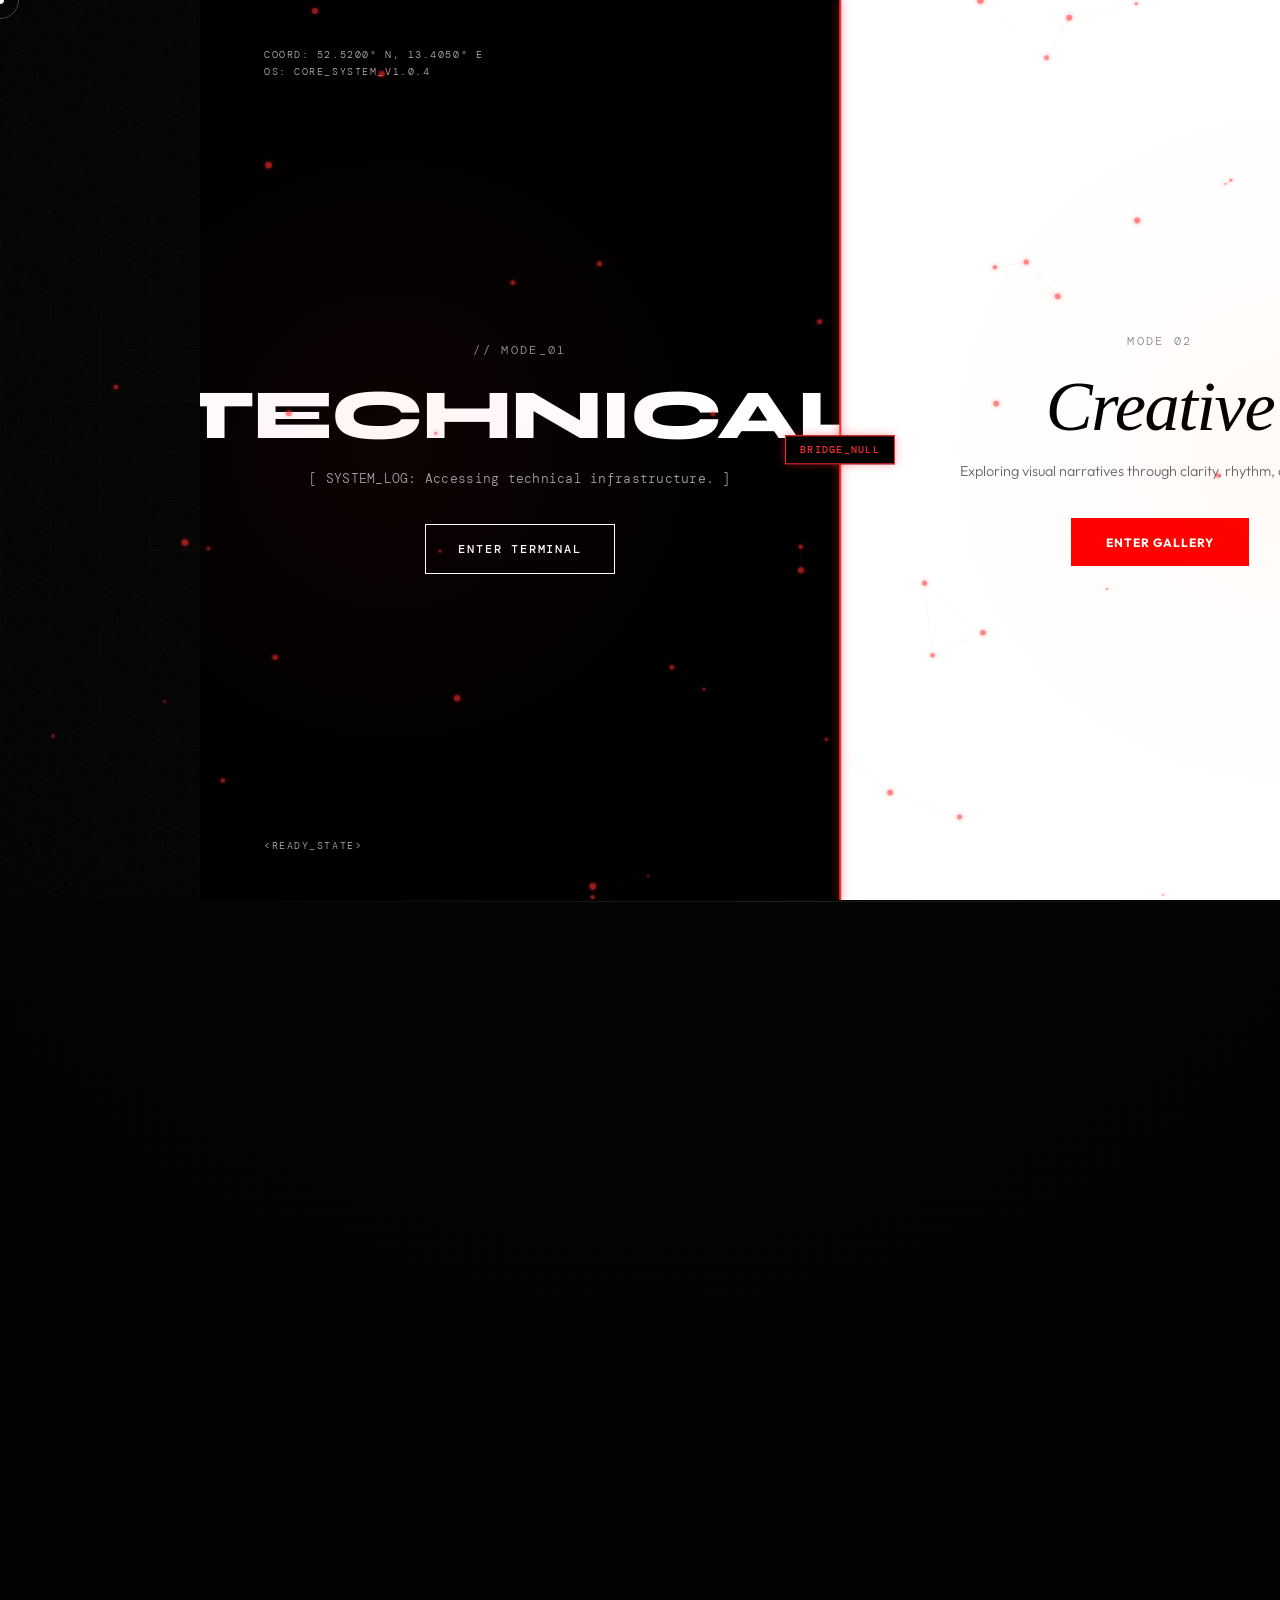
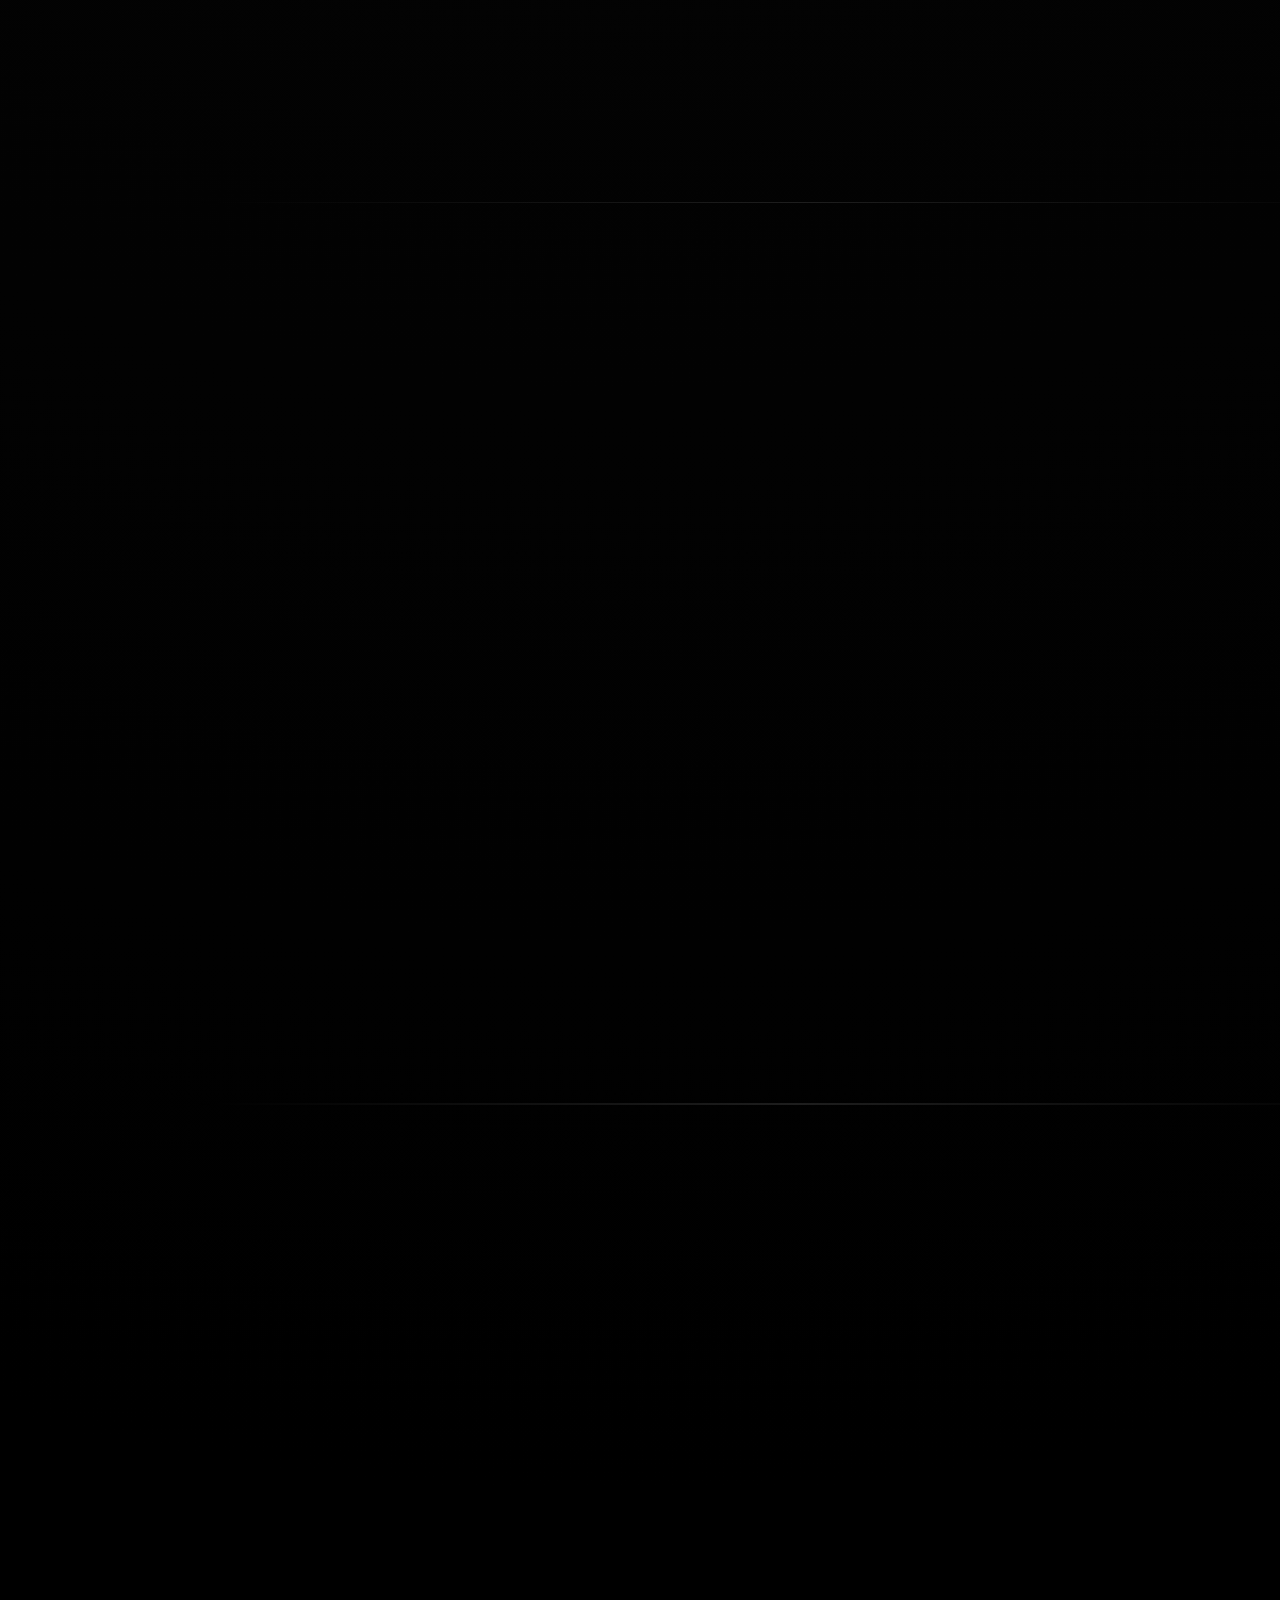
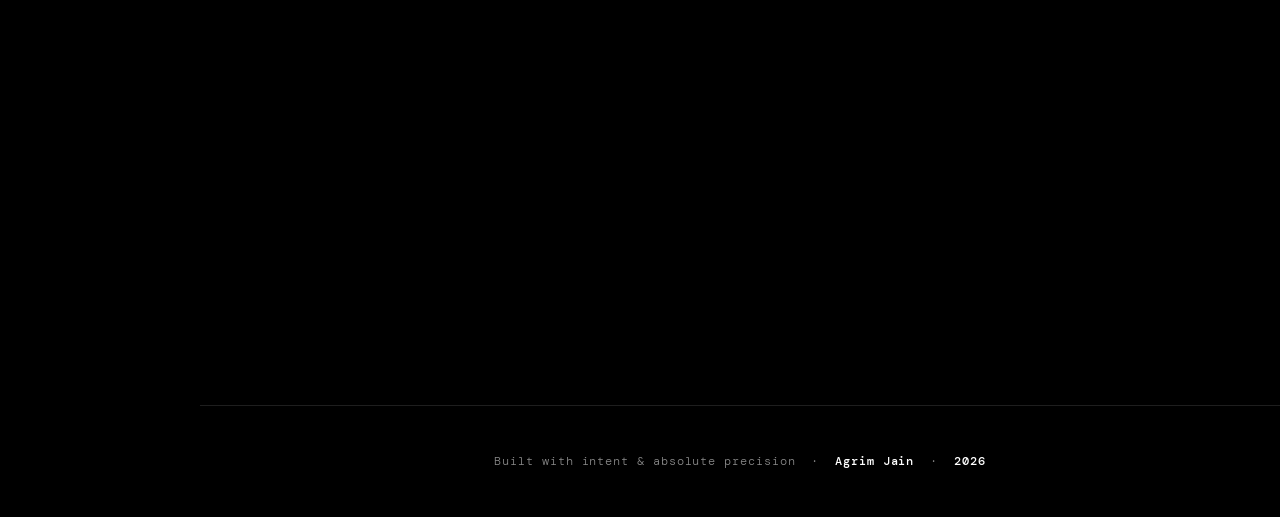
==== index.html @ 0d5a1c88 "Center split content and update heading Adjust .split-center to center its children (align-items: ce" ====
<!DOCTYPE html>
<html lang="en">
<head>
  <meta charset="UTF-8">
  <meta name="viewport" content="width=device-width, initial-scale=1.0">
  <title>Agrim Jain — Hybrid Portfolio (Engineering &amp; Creative)</title>
  <meta name="description" content="Portfolio of Agrim Jain: EEE student, ML &amp; AI Systems Engineer, Video Editor, Photographer, and Digital Storyteller.">
  <link rel="stylesheet" href="index.css">
</head>
<body class="gateway-active">

  <!-- Custom Pointer Cursors -->
  <div class="cursor" id="cursor"></div>
  <div class="cursor-ring" id="cursor-ring"></div>

  <!-- Noise Background Texturing -->
  <div class="noise-overlay"></div>
  
  <!-- Interactive Animation Canvas -->
  <canvas id="canvas-bg"></canvas>
  
  <!-- Grid overlay for tech aesthetic -->
  <div class="grid-overlay"></div>

  <!-- NAVIGATION -->
  <nav id="navbar">
    <button id="creative-back-gateway" class="creative-back-btn">&larr; BACK TO GATEWAY</button>
    <ul class="nav-links">
      <li><a href="#creative-home">Home</a></li>
      <li><a href="#about">About</a></li>
      <li><a href="#projects">Selected Works</a></li>
      <li><a href="#creative-gallery">Gallery</a></li>
      <li><a href="#contact">Contact</a></li>
    </ul>
  </nav>

  <!-- ENGINEERING TOPBAR (visible only in mode-engineering) -->
  <div id="eng-topbar" class="eng-only">
    <button id="eng-back-gateway" class="eng-topbar-btn">
      <span class="eng-icon">←</span> BACK TO GATEWAY
    </button>
    <div class="eng-topbar-title">PORTFOLIO_SYSTEM_v1.0_RED</div>
    <div class="eng-topbar-actions">
      <a href="#contact" class="eng-topbar-icon" title="Contact System">✉</a>
      <div class="eng-topbar-icon status-indicator" title="System Status">⌖</div>
    </div>
  </div>

  <!-- ENGINEERING SIDEBAR (visible only in mode-engineering) -->
  <aside id="eng-sidebar" class="eng-only">
    <div class="eng-sidebar-header">
      <h2>Root</h2>
      <div class="eng-sidebar-subtitle">DUAL-STATE SYSTEM</div>
    </div>
    <ul class="eng-sidebar-menu">
      <li class="active"><a href="#about" data-target="about"><span class="eng-menu-icon">▰</span> DIAGNOSTICS</a></li>
      <li><a href="#eng-about-details" data-target="eng-about-details"><span class="eng-menu-icon">■</span> ABOUT</a></li>
      <li><a href="#skills" data-target="skills"><span class="eng-menu-icon">⚬</span> TECH_SKILLS</a></li>
      <li><a href="#projects" data-target="projects"><span class="eng-menu-icon">&lt;/&gt;</span> PROJECTS</a></li>
      <li><a href="#contact" data-target="contact"><span class="eng-menu-icon">ⓘ</span> ABOUT_SYS</a></li>
    </ul>
    <div class="eng-sidebar-footer">
      <div class="eng-user-badge">
        <div class="eng-user-avatar">AJ</div>
        <div class="eng-user-info">
          <div class="eng-user-name">AGRIM JAIN</div>
          <div class="eng-user-role">ML & AI ENGINEER</div>
        </div>
      </div>
    </div>
  </aside>

  <!-- HERO SECTION -->
  <section id="hero" style="padding: 0; min-height: 100vh; display: block; overflow: hidden; width: 100%;">
    <div class="hero-gateway">
      <!-- Left Panel: Engineering -->
      <div class="hero-split hero-split-left" id="hero-split-eng">
        <div class="split-top">
          <div class="tech-metadata">COORD: 52.5200° N, 13.4050° E</div>
          <div class="tech-metadata">OS: CORE_SYSTEM_v1.0.4</div>
        </div>
        
        <div class="split-center">
          <div class="split-mode-label">// MODE_01</div>
          <h1 class="split-heading-eng">TECHNICAL</h1>
          <p class="split-sub-eng">[ SYSTEM_LOG: Accessing technical infrastructure. ]</p>
          <button class="split-btn-eng" id="hero-btn-eng">ENTER TERMINAL</button>
        </div>
        
        <div class="split-bottom">
          <div class="tech-metadata">&lt;READY_STATE&gt;</div>
        </div>
      </div>
      
      <!-- Divider Line with Badge -->
      <div class="hero-divider">
        <div class="bridge-badge">BRIDGE_NULL</div>
      </div>
      
      <!-- Right Panel: Creative -->
      <div class="hero-split hero-split-right" id="hero-split-cr">
        <div class="split-top text-right">
          <div class="creative-metadata">P-01 / VISUALS</div>
        </div>
        
        <div class="split-center">
          <div class="split-mode-label">MODE 02</div>
          <h1 class="split-heading-cr">Creative</h1>
          <p class="split-sub-cr">Exploring visual narratives through clarity, rhythm, and intensity.</p>
          <button class="split-btn-cr" id="hero-btn-cr">ENTER GALLERY</button>
        </div>
        
        <div class="split-bottom text-right">
          <div class="creative-metadata-red">EST. MMXXIV</div>
        </div>
      </div>
    </div>
  </section>

  <!-- CREATIVE HERO / HOME PAGE (visible only in mode-creative) -->
  <section id="creative-home" class="creative-only">
    <div class="section-inner">
      <div class="creative-hero-grid">
        <!-- Column 1: Giant Heading & Statement -->
        <div class="creative-hero-left reveal">
          <div class="creative-title-wrap">
            <span class="creative-pretitle">AJ / VISUAL STAGE</span>
            <h1 class="creative-main-title">AGRIM<br>JAIN</h1>
          </div>
          <p class="creative-tagline">
            Photographer and video editor combining technical precision with artistic expression to document moments, edit stories, and create cinematic experiences that leave a lasting impression.
          </p>
          
          <!-- Quick stats inside left column -->
          <div class="creative-hero-stats">
            <div class="creative-stat-row">
              <span class="stat-number">11+</span>
              <span class="stat-text">Video Reels Produced</span>
            </div>
            <div class="creative-stat-row">
              <span class="stat-number">12+</span>
              <span class="stat-text">Photography Highlights</span>
            </div>
            <div class="creative-stat-row">
              <span class="stat-number">99%</span>
              <span class="stat-text">Precision & Intensity</span>
            </div>
          </div>
        </div>

        <!-- Column 2: Capabilities / Services Accordion -->
        <div class="creative-hero-right reveal reveal-delay-1">
          <h2 class="creative-section-label">CAPABILITIES & SERVICES</h2>
          
          <div class="accordion-container">
            <div class="accordion-item active">
              <div class="accordion-header">
                <h3>01 / Motion Design</h3>
                <span class="accordion-icon">—</span>
              </div>
              <div class="accordion-content">
                <p>Developing engaging text dynamics, title animations, and smooth kinetic assets to elevate promotional and narrative content.</p>
              </div>
            </div>
            
            <div class="accordion-item">
              <div class="accordion-header">
                <h3>02 / Cinematic Video Editing</h3>
                <span class="accordion-icon">+</span>
              </div>
              <div class="accordion-content">
                <p>Crafting event recap edits, promotional videos, and social media reels. Precision cuts synchronized to custom soundscapes and dynamic audio.</p>
              </div>
            </div>
            
            <div class="accordion-item">
              <div class="accordion-header">
                <h3>03 / Photography & Grading</h3>
                <span class="accordion-icon">+</span>
              </div>
              <div class="accordion-content">
                <p>Capturing portraits, events, and cultural landscapes. High-contrast color correction and storytelling perspective adjustments.</p>
              </div>
            </div>
          </div>

          <!-- Experience Timeline -->
          <div class="creative-timeline-wrap">
            <h2 class="creative-section-label">EXPERIENCE TIMELINE</h2>
            <div class="creative-timeline">
              <div class="timeline-row">
                <div class="timeline-meta">JAN 2026 - FEB 2026</div>
                <div class="timeline-detail">
                  <strong>Media Director (Videographer)</strong>
                  <span>ELYSIUM MUJ &bull; Part-time &bull; Jaipur (On-site)</span>
                </div>
              </div>
              <div class="timeline-row">
                <div class="timeline-meta">NOV 2025 - JAN 2026</div>
                <div class="timeline-detail">
                  <strong>Social Media Colead (Manager)</strong>
                  <span>Techstars Startup Weekend Jaipur &bull; Part-time &bull; Jaipur (On-site)</span>
                </div>
              </div>
              <div class="timeline-row">
                <div class="timeline-meta">FEB 2025 - MAR 2025</div>
                <div class="timeline-detail">
                  <strong>Social Media Manager</strong>
                  <span>MUJ Oneiros &bull; Part-time</span>
                </div>
              </div>
              <div class="timeline-row">
                <div class="timeline-meta">AUG 2024 - APR 2025</div>
                <div class="timeline-detail">
                  <strong>Joint Head of Media</strong>
                  <span>IEEE CS MUJ &bull; Part-time &bull; Jaipur (On-site)</span>
                </div>
              </div>
              <div class="timeline-row">
                <div class="timeline-meta">OCT 2024 - NOV 2024</div>
                <div class="timeline-detail">
                  <strong>Video Editor</strong>
                  <span>Genesis MUJ &bull; Part-time</span>
                </div>
              </div>
              <div class="timeline-row">
                <div class="timeline-meta">JUL 2024 - SEP 2024</div>
                <div class="timeline-detail">
                  <strong>Video Editor</strong>
                  <span>MUJHackX &bull; Part-time &bull; Jaipur (On-site)</span>
                </div>
              </div>
            </div>
          </div>
          
        </div>
      </div>
    </div>
  </section>

  <div class="section-divider"></div>

  <!-- ABOUT ME -->
  <section id="about">
    <!-- CREATIVE MODE ABOUT -->
    <div class="section-inner creative-only">
      <div class="section-label reveal">Profile</div>
      <h2 class="section-title reveal reveal-delay-1">Who I Am</h2>
      
      <div class="about-layout about-layout-stacked">
        <div class="about-media-wrapper reveal reveal-delay-2">
          <div class="about-frame about-frame-hero">
            <img src="images/WhatsApp Image 2026-06-06 at 11.10.13 PM.jpeg" alt="Agrim Jain Portrait">
          </div>
          <div class="about-frame-glow"></div>
        </div>

        <div class="about-text reveal reveal-delay-3">
          <p>
            I am a photographer and video editor who enjoys capturing stories through visuals. What started as a curiosity for cameras and editing gradually became a way of observing the world more closely—finding interesting details, emotions, and moments that often go unnoticed.
          </p>
          <p>
            Through photography, I explore perspectives, light, composition, and the unique character of places and people. Through video editing, I bring those moments together to create engaging narratives that connect with audiences and leave a lasting impression. Whether it's documenting an event, creating cinematic visuals, or experimenting with new editing styles, I am always looking for ways to improve my craft and tell better stories.
          </p>
          <p>
            My creative work is driven by a simple belief: every frame should have a purpose, and every project should communicate something meaningful. I enjoy blending technical precision with artistic expression to create content that is both visually appealing and impactful.
          </p>
          <p>
            Outside of creative projects, my background in engineering influences how I approach visual storytelling—combining creativity with structure, attention to detail, and continuous learning.
          </p>
        </div>
      </div>
    </div>

    <!-- ENGINEERING MODE ABOUT (Matrix Red style) -->
    <div class="section-inner eng-only">
      <!-- UPTIME / SYSTEM_IDENTITY_MANIFESTO -->
      <div class="eng-terminal-box reveal">
        <div class="eng-box-header">
          <span class="eng-box-dots"><span></span><span></span><span></span></span>
          <span class="eng-box-title">SYSTEM_IDENTITY_MANIFESTO</span>
          <span class="eng-box-meta">UPTIME : 99.99%</span>
        </div>
        <div class="eng-box-body">
          <p><span class="eng-label">[BIO]</span> Agrim Jain | ML & AI Engineer</p>
          <p><span class="eng-label">[ENGINEERING_ROOTS]</span> Electrical and Electronics Engineering</p>
          <p><span class="eng-label">[SPECIALTY]</span> Building intelligent solutions at the intersection of electrical engineering and artificial intelligence.</p>
          <p><span class="eng-label">[PHILOSOPHY]</span> Research-driven development focusing on the 'why' behind the algorithms.</p>
          <p><span class="eng-label">[STATUS]</span> Strengthening ML foundations while shipping real-world AI projects.</p>
          <p><span class="eng-label">[LOCATION]</span> Meerut, Uttar Pradesh, India</p>
          
          <div class="eng-terminal-prompt">
            <span class="prompt-user">system@root:~$</span> <input type="text" class="prompt-input" value="finger agrim_jain" readonly>
          </div>
        </div>
      </div>

      <div id="eng-about-details" class="eng-about-layout">
        <!-- Profile Picture panel -->
        <div class="eng-architect-panel reveal reveal-delay-1">
          <div class="eng-box-header mini">
            <span class="eng-box-title">ABOUT_THE_ARCHITECT</span>
          </div>
          <div class="eng-architect-body">
            <div class="eng-avatar-monitor">
              <img src="images/about-agrim.jpg" alt="Agrim Jain Portrait" class="scanline-img">
              <div class="monitor-glare"></div>
            </div>
            <div class="eng-architect-meta">
              <p><span>NAME:</span> AGRIM_JAIN</p>
              <p><span>ROLE:</span> ML_&_AI_ENGINEER</p>
              <p><span>SPECIALTY:</span> AI_SYSTEMS</p>
            </div>
          </div>
        </div>

        <!-- Bio text -->
        <div class="eng-bio-panel reveal reveal-delay-2">
          <h2 class="eng-section-header">Who_I_Am</h2>
          <div class="eng-bio-text">
            <p>I'm Agrim Jain, an Electrical & Electronics Engineering student at Manipal University Jaipur with a growing focus on Machine Learning, MLOps, and intelligent energy systems.</p>
            <p>My journey into technology began with curiosity about how data can be used to solve real-world problems. Today, I build machine learning projects, explore automation workflows, and work on research-driven solutions that combine engineering principles with artificial intelligence. My current work includes electricity load forecasting using machine learning and the development of smart energy management systems inspired by modern power grids.</p>
            <p>Beyond academics, I have experience leading creative and technical initiatives as Joint Head of Media at IEEE CS MUJ, where I developed skills in collaboration, communication, and project execution. This blend of engineering and creativity has shaped how I approach problem-solving—combining analytical thinking with user-focused design.</p>
            <p>I'm currently strengthening my foundations in Python, Machine Learning, Data Structures & Algorithms, and MLOps while working toward building production-ready AI systems. My goal is to contribute to impactful technologies in AI, automation, and intelligent infrastructure.</p>
            <p>When I'm not building projects, you'll find me exploring new technologies, editing videos, capturing moments through photography, or learning something that pushes me closer to becoming a better engineer.</p>
          </div>
          <div class="eng-quote">
            "Currently strengthening ML foundations while shipping real-world AI projects – proving well-engineered classical ML can hold its own."
          </div>
        </div>
      </div>
    </div>
  </section>

  <div class="section-divider"></div>

  <!-- CAPABILITIES & SKILLS -->
  <section id="skills">
    <!-- CREATIVE MODE SKILLS -->
    <div class="section-inner creative-only">
      <div class="section-label reveal">Capabilities</div>
      <h2 class="section-title reveal reveal-delay-1">Skills &amp; Tools</h2>
      
      <div class="skills-container creative-skills-single reveal reveal-delay-2">
        <!-- Creative capabilities -->
        <div class="skills-column">
          <h3><span>🎬</span> Video &amp; Photography</h3>
          <div class="skills-grid">
            <div class="skill-chip"><span class="dot"></span>Premiere Pro</div>
            <div class="skill-chip"><span class="dot"></span>DaVinci Resolve</div>
            <div class="skill-chip"><span class="dot"></span>Final Cut Pro</div>
            <div class="skill-chip"><span class="dot"></span>Color Grading</div>
            <div class="skill-chip"><span class="dot"></span>Cinematography</div>
            <div class="skill-chip"><span class="dot"></span>Event Photography</div>
            <div class="skill-chip"><span class="dot"></span>Photo Editing</div>
            <div class="skill-chip"><span class="dot"></span>Audio Design</div>
            <div class="skill-chip"><span class="dot"></span>Social Media Reels</div>
            <div class="skill-chip"><span class="dot"></span>Visual Storytelling</div>
          </div>
        </div>
      </div>
    </div>

    <!-- ENGINEERING MODE SKILLS -->
    <div class="section-inner eng-only">
      <h2 class="eng-section-header">SYSTEM_SPECIFICATIONS_&_STACKS</h2>

      <div class="eng-skills-layout">
        <!-- Core Capabilities Progress bars -->
        <div class="eng-skills-card reveal">
          <div class="eng-box-header">
            <span class="eng-box-title">&lt;/&gt; CORE_CAPABILITIES</span>
          </div>
          <div class="eng-skills-body">
            <div class="eng-progress-item">
              <div class="eng-progress-info">
                <span class="eng-progress-label">PYTHON</span>
                <span class="eng-progress-value">95% Proficiency</span>
              </div>
              <div class="eng-progress-bar-track">
                <div class="eng-progress-bar-fill" style="width: 95%"></div>
              </div>
            </div>
            
            <div class="eng-progress-item">
              <div class="eng-progress-info">
                <span class="eng-progress-label">MACHINE LEARNING</span>
                <span class="eng-progress-value">90% Proficiency</span>
              </div>
              <div class="eng-progress-bar-track">
                <div class="eng-progress-bar-fill" style="width: 90%"></div>
              </div>
            </div>

            <div class="eng-progress-item">
              <div class="eng-progress-info">
                <span class="eng-progress-label">SCIKIT-LEARN</span>
                <span class="eng-progress-value">85% Proficiency</span>
              </div>
              <div class="eng-progress-bar-track">
                <div class="eng-progress-bar-fill" style="width: 85%"></div>
              </div>
            </div>

            <div class="eng-progress-item">
              <div class="eng-progress-info">
                <span class="eng-progress-label">DEEP LEARNING / LSTM</span>
                <span class="eng-progress-value">80% Proficiency</span>
              </div>
              <div class="eng-progress-bar-track">
                <div class="eng-progress-bar-fill" style="width: 80%"></div>
              </div>
            </div>
          </div>
        </div>

        <!-- Library Matrix Grid -->
        <div class="eng-skills-card reveal reveal-delay-1">
          <div class="eng-box-header">
            <span class="eng-box-title">⚙ LIBRARY_MATRIX</span>
          </div>
          <div class="eng-skills-body grid">
            <div class="eng-matrix-cell">
              <span class="cell-icon">🐼</span>
              <span class="cell-name">Pandas</span>
            </div>
            <div class="eng-matrix-cell">
              <span class="cell-icon">🔢</span>
              <span class="cell-name">NumPy</span>
            </div>
            <div class="eng-matrix-cell">
              <span class="cell-icon">🚀</span>
              <span class="cell-name">XGBoost</span>
            </div>
            <div class="eng-matrix-cell">
              <span class="cell-icon">💡</span>
              <span class="cell-name">LightGBM</span>
            </div>
            <div class="eng-matrix-cell">
              <span class="cell-icon">🎯</span>
              <span class="cell-name">Optuna</span>
            </div>
            <div class="eng-matrix-cell">
              <span class="cell-icon">📊</span>
              <span class="cell-name">Seaborn</span>
            </div>
          </div>
        </div>
      </div>
    </div>
  </section>

  <div class="section-divider"></div>

  <!-- PORTFOLIO PROJECTS GRID -->
  <section id="projects">
    <!-- CREATIVE MODE SELECTED VIDEO WORKS -->
    <div class="section-inner creative-only">
      <div class="creative-video-header">
        <span class="creative-pretitle">Selected Works</span>
        <h2 class="creative-main-title">Video Projects</h2>
      </div>

      <div class="creative-video-list reveal">
        <!-- Row 1 -->
        <a href="https://www.instagram.com/reel/DKtqcpmTwTV/?utm_source=chatgpt.com" target="_blank" class="video-list-row">
          <span class="video-row-num">01</span>
          <span class="video-row-title">IEEE Tenure Start Reel</span>
          <span class="video-row-category">Event Coverage</span>
          <span class="video-row-rating">●●●●</span>
          <span class="video-row-arrow">↗</span>
        </a>

        <!-- Row 2 -->
        <a href="https://www.instagram.com/reel/DKtq67VzSV7/?utm_source=chatgpt.com" target="_blank" class="video-list-row">
          <span class="video-row-num">02</span>
          <span class="video-row-title">Datathon 2024 Trailer</span>
          <span class="video-row-category">Promotional Trailer</span>
          <span class="video-row-rating">●●●○</span>
          <span class="video-row-arrow">↗</span>
        </a>

        <!-- Row 3 -->
        <a href="https://www.instagram.com/reel/DKtrLYBz-fi/?utm_source=chatgpt.com" target="_blank" class="video-list-row">
          <span class="video-row-num">03</span>
          <span class="video-row-title">Datathon 2024 Aftermovie</span>
          <span class="video-row-category">Event Aftermovie</span>
          <span class="video-row-rating">●●●●</span>
          <span class="video-row-arrow">↗</span>
        </a>

        <!-- Row 4 -->
        <a href="https://www.instagram.com/reel/DKtuJWczeMs/?utm_source=chatgpt.com" target="_blank" class="video-list-row">
          <span class="video-row-num">04</span>
          <span class="video-row-title">HackX Event Reel</span>
          <span class="video-row-category">Hackathon Coverage</span>
          <span class="video-row-rating">●●●○</span>
          <span class="video-row-arrow">↗</span>
        </a>

        <!-- Row 5 -->
        <a href="https://www.instagram.com/reel/DKuOo8ez5u_/?utm_source=chatgpt.com" target="_blank" class="video-list-row">
          <span class="video-row-num">05</span>
          <span class="video-row-title">IEEE Summit Reel</span>
          <span class="video-row-category">Summit Highlights</span>
          <span class="video-row-rating">●●●●</span>
          <span class="video-row-arrow">↗</span>
        </a>

        <!-- Row 6 -->
        <a href="https://www.instagram.com/reel/DKuPBaVTx7b/?utm_source=chatgpt.com" target="_blank" class="video-list-row">
          <span class="video-row-num">06</span>
          <span class="video-row-title">2024 Recap Reel</span>
          <span class="video-row-category">Cinematic Compilation</span>
          <span class="video-row-rating">●●●●</span>
          <span class="video-row-arrow">↗</span>
        </a>

        <!-- Row 7 -->
        <a href="https://www.instagram.com/reel/DKvzwHAzqXg/?utm_source=chatgpt.com" target="_blank" class="video-list-row">
          <span class="video-row-num">07</span>
          <span class="video-row-title">2025 Starts With a Banger Reel</span>
          <span class="video-row-category">Cinematography Edit</span>
          <span class="video-row-rating">●●●●</span>
          <span class="video-row-arrow">↗</span>
        </a>

        <!-- Row 8 -->
        <a href="https://www.instagram.com/reel/DKv1w5XTb5P/?utm_source=chatgpt.com" target="_blank" class="video-list-row">
          <span class="video-row-num">08</span>
          <span class="video-row-title">Day 2 Ono Reel</span>
          <span class="video-row-category">Live Event Coverage</span>
          <span class="video-row-rating">●●●○</span>
          <span class="video-row-arrow">↗</span>
        </a>

        <!-- Row 9 -->
        <a href="https://www.instagram.com/reel/DKv2OvWzxjh/?utm_source=chatgpt.com" target="_blank" class="video-list-row">
          <span class="video-row-num">09</span>
          <span class="video-row-title">End of IEEE CS MUJ Tenure Reel</span>
          <span class="video-row-category">Farewell Recap</span>
          <span class="video-row-rating">●●●●</span>
          <span class="video-row-arrow">↗</span>
        </a>

        <!-- Row 10 -->
        <a href="https://www.instagram.com/reel/DK8nd6II6nv/?utm_source=chatgpt.com" target="_blank" class="video-list-row">
          <span class="video-row-num">10</span>
          <span class="video-row-title">Gully Gang Edit</span>
          <span class="video-row-category">Music Video Sync</span>
          <span class="video-row-rating">●●●●</span>
          <span class="video-row-arrow">↗</span>
        </a>

        <!-- Row 11 -->
        <a href="https://www.instagram.com/reel/DXiOybgk-w3/?utm_source=chatgpt.com" target="_blank" class="video-list-row">
          <span class="video-row-num">11</span>
          <span class="video-row-title">One Last Edit Reel</span>
          <span class="video-row-category">Cinematic Portfolio</span>
          <span class="video-row-rating">●●●●</span>
          <span class="video-row-arrow">↗</span>
        </a>
      </div>
    </div>

    <!-- ENGINEERING MODE PROJECTS -->
    <div class="section-inner eng-only">
      <h2 class="eng-section-header">ENGINEERING_PROJECTS</h2>
      
      <div class="eng-projects-grid">
        <!-- FEATURED CARD -->
        <div class="eng-project-card featured reveal">
          <div class="eng-box-header">
            <span class="eng-box-title">[ FEATURED ]</span>
          </div>
          <div class="eng-project-body">
            <h3 class="eng-project-title">Short-Term Electricity Load Forecasting</h3>
            <p class="eng-project-desc">
              A comprehensive research project benchmarking ML/DL models for electricity demand forecasting in Delhi. Demonstrated that optimized classical models can outperform expensive deep learning on tabular data.
            </p>
            <div class="eng-project-tags">
              <span class="eng-tag">[ PYTHON ]</span>
              <span class="eng-tag">[ SCIKIT-LEARN ]</span>
              <span class="eng-tag">[ XGBOOST ]</span>
              <span class="eng-tag">[ LIGHTGBM ]</span>
              <span class="eng-tag">[ LSTM ]</span>
              <span class="eng-tag">[ OPTUNA ]</span>
            </div>
            <a href="https://github.com/AgrimJain-quantum/my-first-project" target="_blank" class="eng-project-link">ACCESS_SYSTEM ↗</a>
          </div>
        </div>

        <div class="eng-sub-projects">
          <!-- CARD 02 -->
          <div class="eng-project-card reveal reveal-delay-1">
            <div class="eng-box-header">
              <span class="eng-box-title">[ 02 ]</span>
            </div>
            <div class="eng-project-body">
              <h3 class="eng-project-title">Multi-Dataset Power Forecasting System</h3>
              <p class="eng-project-desc">
                A comparative study benchmarking LSTM, GRU, XGBoost, and Random Forest models across diverse power grids (Delhi and UK national demand datasets).
              </p>
              <div class="eng-project-tags">
                <span class="eng-tag">[ PYTHON ]</span>
                <span class="eng-tag">[ TENSORFLOW ]</span>
                <span class="eng-tag">[ XGBOOST ]</span>
                <span class="eng-tag">[ SCIPY ]</span>
              </div>
              <a href="https://github.com/AgrimJain-quantum/my-second-project" target="_blank" class="eng-project-link">ACCESS_SYSTEM ↗</a>
            </div>
          </div>

          <!-- CARD 03 -->
          <div class="eng-project-card reveal reveal-delay-2">
            <div class="eng-box-header">
              <span class="eng-box-title">[ 03 ]</span>
            </div>
            <div class="eng-project-body">
              <h3 class="eng-project-title">Audio Feature Music Recommendation Engine</h3>
              <p class="eng-project-desc">
                Content-based recommendation system parsing Spotify-like audio attributes with StandardScaler normalization and Cosine Similarity.
              </p>
              <div class="eng-project-tags">
                <span class="eng-tag">[ PYTHON ]</span>
                <span class="eng-tag">[ SCIKIT-LEARN ]</span>
                <span class="eng-tag">[ STREAMLIT ]</span>
                <span class="eng-tag">[ COSINE-SIMILARITY ]</span>
              </div>
              <a href="https://github.com/AgrimJain-quantum" target="_blank" class="eng-project-link">ACCESS_SYSTEM ↗</a>
            </div>
          </div>
        </div>
      </div>
    </div>
  </section>

  <div class="section-divider"></div>

  <!-- CREATIVE PHOTO GALLERY (visible only in mode-creative) -->
  <section id="creative-gallery" class="creative-only">
    <div class="section-inner">
      <div class="creative-gallery-header">
        <span class="creative-pretitle">Visual Journal</span>
        <h2 class="creative-main-title">Gallery Highlights</h2>
      </div>
      
      <div class="gallery-collage-grid reveal">
        <!-- Photo 1 -->
        <div class="gallery-item" data-index="0">
          <img src="images/photo1.jpg" alt="NCC Cadet">
          <div class="gallery-item-overlay">
            <span class="gallery-category-tag">NCC Cadet</span>
          </div>
        </div>

        <!-- Photo 2 -->
        <div class="gallery-item" data-index="1">
          <img src="images/photo2.jpg" alt="Keynote Speaker">
          <div class="gallery-item-overlay">
            <span class="gallery-category-tag">Keynote Speaker</span>
          </div>
        </div>

        <!-- Photo 3 -->
        <div class="gallery-item" data-index="2">
          <img src="images/photo3.jpg" alt="Cultural Walk">
          <div class="gallery-item-overlay">
            <span class="gallery-category-tag">Cultural Walk</span>
          </div>
        </div>

        <!-- Photo 4 -->
        <div class="gallery-item" data-index="3">
          <img src="images/photo4.jpg" alt="Salute & Honor">
          <div class="gallery-item-overlay">
            <span class="gallery-category-tag">Salute & Honor</span>
          </div>
        </div>

        <!-- Photo 5 -->
        <div class="gallery-item" data-index="4">
          <img src="images/photo5.jpg" alt="Shuttle Perspectivism">
          <div class="gallery-item-overlay">
            <span class="gallery-category-tag">Shuttle Perspectivism</span>
          </div>
        </div>

        <!-- Photo 6 -->
        <div class="gallery-item" data-index="5">
          <img src="images/photo6.jpg" alt="Stage Intensity">
          <div class="gallery-item-overlay">
            <span class="gallery-category-tag">Stage Intensity</span>
          </div>
        </div>

        <!-- Photo 7 -->
        <div class="gallery-item" data-index="6">
          <img src="images/photo7.jpg" alt="Joy Portrait">
          <div class="gallery-item-overlay">
            <span class="gallery-category-tag">Joy Portrait</span>
          </div>
        </div>

        <!-- Photo 8 -->
        <div class="gallery-item" data-index="7">
          <img src="images/photo8.jpg" alt="Vocal Capture">
          <div class="gallery-item-overlay">
            <span class="gallery-category-tag">Vocal Capture</span>
          </div>
        </div>

        <!-- Photo 9 -->
        <div class="gallery-item" data-index="8">
          <img src="images/photo9.jpg" alt="Portrait Light">
          <div class="gallery-item-overlay">
            <span class="gallery-category-tag">Portrait Light</span>
          </div>
        </div>

        <!-- Photo 10 -->
        <div class="gallery-item" data-index="9">
          <img src="images/photo10.jpg" alt="Vocal Focus">
          <div class="gallery-item-overlay">
            <span class="gallery-category-tag">Vocal Focus</span>
          </div>
        </div>

        <!-- Photo 11 -->
        <div class="gallery-item" data-index="10">
          <img src="images/photo11.jpg" alt="Speaker Angle">
          <div class="gallery-item-overlay">
            <span class="gallery-category-tag">Speaker Angle</span>
          </div>
        </div>

        <!-- Photo 12 -->
        <div class="gallery-item" data-index="11">
          <img src="images/photo12.jpg" alt="Concert Landscape">
          <div class="gallery-item-overlay">
            <span class="gallery-category-tag">Concert Landscape</span>
          </div>
        </div>

        <!-- Photo 13 -->
        <div class="gallery-item" data-index="12">
          <img src="images/photo13.jpg" alt="Elysium Highlights">
          <div class="gallery-item-overlay">
            <span class="gallery-category-tag">Elysium Highlights</span>
          </div>
        </div>

        <!-- Photo 14 -->
        <div class="gallery-item" data-index="13">
          <img src="images/photo14.jpg" alt="Concert Crowd">
          <div class="gallery-item-overlay">
            <span class="gallery-category-tag">Concert Crowd</span>
          </div>
        </div>

        <!-- Photo 15 -->
        <div class="gallery-item" data-index="14">
          <img src="images/photo15.jpg" alt="Committee Group">
          <div class="gallery-item-overlay">
            <span class="gallery-category-tag">Committee Group</span>
          </div>
        </div>

        <!-- Photo 16 -->
        <div class="gallery-item" data-index="15">
          <img src="images/photo16.jpg" alt="Concert Light Stage">
          <div class="gallery-item-overlay">
            <span class="gallery-category-tag">Concert Light Stage</span>
          </div>
        </div>
      </div>
    </div>
  </section>

  <!-- Gallery Lightbox Modal -->
  <div class="gallery-lightbox" id="gallery-lightbox">
    <span class="lightbox-close" id="lightbox-close">&times;</span>
    <img class="lightbox-content" id="lightbox-img" src="" alt="">
    <div class="lightbox-caption" id="lightbox-caption"></div>
    <div class="lightbox-nav-btn prev" id="lightbox-prev">&#10094;</div>
    <div class="lightbox-nav-btn next" id="lightbox-next">&#10095;</div>
  </div>

  <div class="section-divider"></div>

  <!-- CONTACT PORTAL -->
  <section id="contact">
    <!-- CREATIVE MODE CONTACT -->
    <div class="section-inner creative-only">
      <div class="contact-info reveal">
        <div class="section-label">Connect</div>
        <h3>Let's collaborate on your next project</h3>
        <p>
          Whether you need a custom machine learning model optimized, neural forecasting models researched, or a cinematic visual trailer shot, edited, and directed—I'm open for collaboration. Let's build something amazing together.
        </p>
        
        <div class="contact-links-grid">
          <!-- Email link card -->
          <a href="mailto:agrimjain015@gmail.com" class="contact-card-link">
            <div class="contact-card-icon">✉</div>
            <div class="contact-card-text">
              <span class="contact-card-label">Email Address</span>
              <span class="contact-card-value">agrimjain015@gmail.com</span>
            </div>
          </a>
          
          <!-- GitHub link card -->
          <a href="https://github.com/AgrimJain-quantum" target="_blank" class="contact-card-link">
            <div class="contact-card-icon">⚙</div>
            <div class="contact-card-text">
              <span class="contact-card-label">GitHub Workspace</span>
              <span class="contact-card-value">AgrimJain-quantum</span>
            </div>
          </a>
          
          <!-- LinkedIn link card -->
          <a href="https://www.linkedin.com/in/agrim-jain-8a8b58367/" target="_blank" class="contact-card-link">
            <div class="contact-card-icon">in</div>
            <div class="contact-card-text">
              <span class="contact-card-label">LinkedIn profile</span>
              <span class="contact-card-value">agrim-jain-8a8b58367</span>
            </div>
          </a>
          
          <!-- Instagram link card -->
          <a href="https://www.instagram.com/optimus_mp4/" target="_blank" class="contact-card-link">
            <div class="contact-card-icon">📸</div>
            <div class="contact-card-text">
              <span class="contact-card-label">Instagram profile</span>
              <span class="contact-card-value">@optimus_mp4</span>
            </div>
          </a>
        </div>
      </div>
    </div>

    <!-- ENGINEERING MODE CONTACT -->
    <div class="section-inner eng-only">
      <h2 class="eng-section-header">SYSTEM_SPECIFICATIONS_&_COMMS</h2>
      
      <div class="eng-contact-layout">
        <!-- System info / links -->
        <div class="eng-contact-info reveal">
          <div class="eng-box-header">
            <span class="eng-box-title">SYSTEM_COMMS_LINKS</span>
          </div>
          <div class="eng-contact-body">
            <p class="eng-comms-desc">Establish secure socket connection with core architect.</p>
            <div class="eng-comms-list">
              <a href="mailto:agrimjain015@gmail.com" class="eng-comms-link">
                <span class="link-label">MAIL::</span>agrimjain015@gmail.com
              </a>
              <a href="https://github.com/AgrimJain-quantum" target="_blank" class="eng-comms-link">
                <span class="link-label">GITHUB::</span>AgrimJain-quantum
              </a>
              <a href="https://www.linkedin.com/in/agrim-jain-8a8b58367/" target="_blank" class="eng-comms-link">
                <span class="link-label">LINKEDIN::</span>agrim-jain-8a8b58367
              </a>
              <a href="https://www.instagram.com/optimus_mp4/" target="_blank" class="eng-comms-link">
                <span class="link-label">INSTAGRAM::</span>@optimus_mp4
              </a>
            </div>
          </div>
        </div>
      </div>
    </div>
  </section>

  <!-- FOOTER -->
  <footer>
    <p>Built with intent &amp; absolute precision &nbsp;·&nbsp; <span>Agrim Jain</span> &nbsp;·&nbsp; <span id="year"></span></p>
  </footer>

  <script src="index.js"></script>
  <script>
    document.getElementById('year').textContent = new Date().getFullYear();
  </script>
</body>
</html>
---- index.css ----
@import url('https://fonts.googleapis.com/css2?family=DM+Mono:ital,wght@0,300;0,400;0,500;1,300;1,400&family=Outfit:wght@100..900&family=Syne:wght@400..800&display=swap');

/* Dual-Theme CSS Variables System */
:root {
  --transition-slow: 0.8s cubic-bezier(0.16, 1, 0.3, 1);
  --transition-medium: 0.4s cubic-bezier(0.25, 1, 0.5, 1);
  --transition-fast: 0.2s cubic-bezier(0.4, 0, 0.2, 1);
}

/* Default Theme: Engineering (Cybernetic) */
body, body.mode-engineering {
  --bg: #050000;
  --bg-rgb: 5, 0, 0;
  --bg2: #0f0000;
  --glass: rgba(25, 5, 5, 0.55);
  --glass-border: rgba(255, 45, 45, 0.15);
  --text: #e8edf8;
  --text-rgb: 232, 237, 248;
  --muted: #6a7a9b;
  --accent: #ff2d2d;
  --accent-rgb: 255, 45, 45;
  --accent-secondary: #ff6b35;
  --accent-tertiary: #ff4444;
  --font-primary: 'Outfit', sans-serif;
  --font-mono: 'DM Mono', monospace;
  --font-display: 'Syne', sans-serif;
  --card-bg: rgba(20, 3, 3, 0.75);
  --cursor-color: #ff2d2d;
  --cursor-ring: rgba(255, 45, 45, 0.45);
  --orb-opacity: 0.12;
  --glow-shadow: 0 0 30px rgba(255, 45, 45, 0.25);
  --border-radius: 8px;
}

/* Creative Theme: Cinematic (Editorial Light Mode) */
body.mode-creative {
  --bg: #ffffff;
  --bg-rgb: 255, 255, 255;
  --bg2: #f8f9fa;
  --glass: rgba(255, 255, 255, 0.85);
  --glass-border: rgba(0, 0, 0, 0.08);
  --text: #111111;
  --text-rgb: 17, 17, 17;
  --muted: #666666;
  --accent: #000000;
  --accent-rgb: 0, 0, 0;
  --accent-secondary: #333333;
  --accent-tertiary: #555555;
  --font-primary: 'Outfit', sans-serif;
  --font-mono: 'DM Mono', monospace;
  --font-display: 'Syne', sans-serif;
  --card-bg: #ffffff;
  --cursor-color: #000000;
  --cursor-ring: rgba(0, 0, 0, 0.25);
  --orb-opacity: 0;
  --glow-shadow: 0 10px 40px rgba(0, 0, 0, 0.06);
  --border-radius: 0px;
}

/* Creative Mode — Animated Gradient Blob Background */
body.mode-creative::after {
  content: '';
  position: fixed;
  inset: 0;
  z-index: 1;
  pointer-events: none;
  opacity: 1;
  background:
    radial-gradient(circle 600px at 15% 20%, rgba(255, 170, 130, 0.45) 0%, transparent 70%),
    radial-gradient(circle 500px at 80% 15%, rgba(170, 140, 255, 0.4) 0%, transparent 70%),
    radial-gradient(circle 550px at 60% 70%, rgba(100, 210, 200, 0.35) 0%, transparent 70%),
    radial-gradient(circle 450px at 25% 80%, rgba(255, 130, 185, 0.35) 0%, transparent 70%),
    radial-gradient(circle 500px at 90% 60%, rgba(140, 185, 255, 0.35) 0%, transparent 70%),
    radial-gradient(circle 400px at 50% 40%, rgba(255, 210, 100, 0.3) 0%, transparent 70%);
  background-size: 200% 200%;
  animation: creativeBlobs 20s ease-in-out infinite alternate;
}

/* Hide blobs on gateway splash page */
body.gateway-active::after {
  display: none;
}

@keyframes creativeBlobs {
  0% {
    background-position: 0% 0%;
    filter: blur(40px);
  }
  25% {
    background-position: 30% 60%;
  }
  50% {
    background-position: 100% 30%;
    filter: blur(50px);
  }
  75% {
    background-position: 60% 100%;
  }
  100% {
    background-position: 100% 100%;
    filter: blur(40px);
  }
}

/* Base Styles & Reset */
*, *::before, *::after {
  box-sizing: border-box;
  margin: 0;
  padding: 0;
}

html {
  scroll-behavior: smooth;
}

body {
  background: var(--bg);
  background-image: radial-gradient(circle at 50% 10%, var(--bg2) 0%, var(--bg) 80%);
  color: var(--text);
  font-family: var(--font-primary);
  font-weight: 300;
  overflow-x: hidden;
  transition: background var(--transition-slow), color var(--transition-medium);
  min-height: 100vh;
  cursor: none; /* Hide default cursor */
}

/* Scrollbar customization */
::-webkit-scrollbar {
  width: 8px;
}
::-webkit-scrollbar-track {
  background: var(--bg);
}
::-webkit-scrollbar-thumb {
  background: var(--glass-border);
  border-radius: 10px;
  border: 2px solid var(--bg);
}
::-webkit-scrollbar-thumb:hover {
  background: var(--accent);
}

/* Custom Interactive Cursor */
.cursor {
  position: fixed;
  width: 8px;
  height: 8px;
  background: var(--cursor-color);
  border-radius: 50%;
  pointer-events: none;
  z-index: 9999;
  transform: translate(-50%, -50%);
  transition: transform var(--transition-fast), background var(--transition-medium);
}

body.mode-creative .cursor {
  mix-blend-mode: difference;
  background: #ffffff !important;
}

.cursor-ring {
  position: fixed;
  width: 38px;
  height: 38px;
  border: 1.5px solid var(--cursor-ring);
  border-radius: 50%;
  pointer-events: none;
  z-index: 9998;
  transform: translate(-50%, -50%);
  transition: transform 0.12s ease-out, border-color var(--transition-medium), width 0.2s, height 0.2s;
}

body:has(a:hover, button:hover, .project-card:hover, .hero-choice-card:hover) .cursor {
  transform: translate(-50%, -50%) scale(1.8);
  background: var(--accent-secondary);
}

body:has(a:hover, button:hover, .project-card:hover, .hero-choice-card:hover) .cursor-ring {
  width: 54px;
  height: 54px;
  border-color: var(--accent);
  background: rgba(var(--accent-rgb), 0.05);
}

/* Noise overlay for premium analog feel */
.noise-overlay {
  content: '';
  position: fixed;
  inset: 0;
  background-image: url("data:image/svg+xml,%3Csvg viewBox='0 0 256 256' xmlns='http://www.w3.org/2000/svg'%3E%3Cfilter id='noise'%3E%3CfeTurbulence type='fractalNoise' baseFrequency='0.85' numOctaves='3' stitchTiles='stitch'/%3E%3C/filter%3E%3Crect width='100%25' height='100%25' filter='url(%23noise)' opacity='0.03'/%3E%3C/svg%3E");
  pointer-events: none;
  z-index: 999;
  opacity: 0.7;
}

/* Grid overlay for Engineering mode */
.grid-overlay {
  position: fixed;
  inset: 0;
  z-index: 1;
  background-image: 
    linear-gradient(rgba(var(--accent-rgb), 0.025) 1px, transparent 1px),
    linear-gradient(90deg, rgba(var(--accent-rgb), 0.025) 1px, transparent 1px);
  background-size: 50px 50px;
  mask-image: radial-gradient(ellipse 70% 70% at 50% 50%, black 50%, transparent 100%);
  pointer-events: none;
  opacity: 1;
  transition: opacity var(--transition-slow), background-image var(--transition-slow);
}

body.mode-creative .grid-overlay {
  opacity: 0.1;
  background-image: 
    linear-gradient(rgba(var(--accent-rgb), 0.01) 1px, transparent 1px),
    linear-gradient(90deg, rgba(var(--accent-rgb), 0.01) 1px, transparent 1px);
}

/* Glowing background orbs */
.orb {
  position: fixed;
  border-radius: 50%;
  filter: blur(120px);
  pointer-events: none;
  z-index: 0;
  opacity: var(--orb-opacity);
  transition: background var(--transition-slow), opacity var(--transition-slow), transform var(--transition-slow);
  animation: drift 25s ease-in-out infinite alternate;
}

.orb-1 {
  width: 650px;
  height: 650px;
  background: radial-gradient(circle, rgba(var(--accent-rgb), 0.45) 0%, transparent 70%);
  top: -200px;
  left: -200px;
}

.orb-2 {
  width: 550px;
  height: 550px;
  background: radial-gradient(circle, rgba(var(--accent-rgb), 0.3) 0%, transparent 70%);
  bottom: -150px;
  right: -150px;
  animation-duration: 20s;
  animation-direction: alternate-reverse;
}

.orb-3 {
  width: 350px;
  height: 350px;
  background: radial-gradient(circle, rgba(var(--accent-rgb), 0.25) 0%, transparent 70%);
  top: 45%;
  left: 45%;
  animation-duration: 35s;
}

@keyframes drift {
  0% { transform: translate(0, 0) scale(1); }
  50% { transform: translate(60px, 40px) scale(1.05); }
  100% { transform: translate(-30px, 70px) scale(0.95); }
}

/* Background interactive canvas */
#canvas-bg {
  position: fixed;
  inset: 0;
  z-index: 1;
  pointer-events: none;
}

body.gateway-active #canvas-bg {
  z-index: 1001; /* Place canvas above the gateway splits so red connecting lines are visible */
}

/* Navigation Bar */
nav {
  position: fixed;
  top: 0;
  left: 0;
  right: 0;
  z-index: 100;
  padding: 1.5rem 4rem;
  display: flex;
  justify-content: space-between;
  align-items: center;
  background: rgba(var(--bg-rgb), 0.65);
  backdrop-filter: blur(20px);
  -webkit-backdrop-filter: blur(20px);
  border-bottom: 1px solid var(--glass-border);
  transition: background var(--transition-medium), border-color var(--transition-medium), padding var(--transition-medium);
}

nav.scrolled {
  padding: 1rem 4rem;
  background: rgba(var(--bg-rgb), 0.85);
}

.logo {
  font-family: var(--font-display);
  font-weight: 800;
  font-size: 1.35rem;
  background: linear-gradient(135deg, var(--accent), var(--accent-secondary));
  -webkit-background-clip: text;
  background-clip: text;
  -webkit-text-fill-color: transparent;
  letter-spacing: -0.03em;
  text-decoration: none;
  transition: background var(--transition-medium);
}

.creative-back-btn {
  font-family: var(--font-mono);
  font-size: 0.72rem;
  font-weight: 500;
  letter-spacing: 0.15em;
  color: var(--muted);
  background: transparent;
  border: none;
  cursor: pointer;
  text-transform: uppercase;
  transition: color var(--transition-fast);
  padding: 0.3rem 0;
  position: relative;
  display: inline-flex;
  align-items: center;
}

.creative-back-btn:hover {
  color: var(--text);
}

.nav-links {
  display: flex;
  align-items: center;
  gap: 2.2rem;
  list-style: none;
}

.nav-links a {
  font-family: var(--font-mono);
  font-size: 0.75rem;
  color: var(--muted);
  text-decoration: none;
  letter-spacing: 0.1em;
  text-transform: uppercase;
  transition: color var(--transition-fast);
  position: relative;
  padding: 0.3rem 0;
}

.nav-links a::after {
  content: '';
  position: absolute;
  bottom: 0;
  left: 0;
  width: 0;
  height: 1px;
  background: var(--accent);
  transition: width var(--transition-medium);
}

.nav-links a:hover {
  color: var(--text);
}

.nav-links a:hover::after {
  width: 100%;
}

/* Interactive Dual-Mode Switcher */
.mode-switcher-container {
  display: flex;
  align-items: center;
  gap: 0.5rem;
  background: rgba(var(--text-rgb), 0.03);
  border: 1px solid var(--glass-border);
  padding: 0.25rem;
  border-radius: 100px;
  position: relative;
}

.mode-btn {
  font-family: var(--font-mono);
  font-size: 0.68rem;
  font-weight: 500;
  color: var(--muted);
  border: none;
  background: transparent;
  padding: 0.4rem 1.1rem;
  border-radius: 100px;
  cursor: pointer;
  z-index: 2;
  transition: color var(--transition-fast);
  display: flex;
  align-items: center;
  gap: 0.35rem;
}

.mode-btn:hover {
  color: var(--text);
}

.mode-btn.active {
  color: var(--bg);
  font-weight: 700;
}

.mode-slider {
  position: absolute;
  top: 0.25rem;
  bottom: 0.25rem;
  left: 0.25rem;
  background: var(--accent);
  border-radius: 100px;
  z-index: 1;
  transition: left var(--transition-medium), width var(--transition-medium), background var(--transition-medium);
}

/* Sections Base Styling */
section {
  position: relative;
  z-index: 2;
  min-height: 100vh;
  display: flex;
  align-items: center;
  padding: 6rem 4rem 4rem;
  overflow: hidden;
}

.section-inner {
  max-width: 1200px;
  width: 100%;
  margin: 0 auto;
}

.section-label {
  font-family: var(--font-mono);
  font-size: 0.72rem;
  letter-spacing: 0.2em;
  text-transform: uppercase;
  color: var(--accent);
  margin-bottom: 0.8rem;
  display: flex;
  align-items: center;
  gap: 0.75rem;
}

.section-label::after {
  content: '';
  width: 50px;
  height: 1px;
  background: linear-gradient(to right, var(--accent), transparent);
}

.section-title {
  font-family: var(--font-display);
  font-size: clamp(2rem, 4.5vw, 3.25rem);
  font-weight: 800;
  letter-spacing: -0.03em;
  margin-bottom: 3.5rem;
  line-height: 1.1;
  transition: font-family var(--transition-slow);
}

/* Page Scroll Lock when Gateway Splash is Active */
body.gateway-active {
  overflow: hidden !important;
}

/* Master Hero Gateway overlay Splash Page */
#hero {
  position: fixed;
  inset: 0;
  width: 100vw;
  height: 100vh;
  z-index: 1000;
  padding: 0;
  display: block;
  overflow: hidden;
  background: #000000;
  transition: transform 1s cubic-bezier(0.85, 0, 0.15, 1);
}

#hero.dismissed {
  transform: translateY(-100%);
  pointer-events: none;
}

.hero-gateway {
  position: relative;
  width: 100%;
  height: 100%;
  display: block;
  overflow: hidden;
  background: #000000;
}

.hero-split {
  position: absolute;
  top: 0;
  height: 100%;
  display: flex;
  flex-direction: column;
  justify-content: space-between;
  padding: 3rem 4rem;
  overflow: hidden;
}

/* Left panel style (Engineering / Terminal) */
.hero-split-left {
  left: 0;
  width: 50%; /* JS will override this dynamically on desktop */
  background: #000000;
  color: #ffffff;
}

.hero-split-left::before {
  content: '';
  position: absolute;
  inset: 0;
  background: radial-gradient(circle at 30% 50%, rgba(255, 45, 45, 0.05) 0%, transparent 60%);
  pointer-events: none;
}

/* Right panel style (Creative / Gallery) */
.hero-split-right {
  right: 0;
  width: 50%; /* JS will override this dynamically on desktop */
  background: #ffffff;
  color: #000000;
}

.hero-split-right::before {
  content: '';
  position: absolute;
  inset: 0;
  background: radial-gradient(circle at 70% 50%, rgba(249, 115, 22, 0.03) 0%, transparent 60%);
  pointer-events: none;
}

/* Top metadata */
.split-top {
  display: flex;
  flex-direction: column;
  gap: 0.25rem;
}

.tech-metadata {
  font-family: var(--font-mono);
  font-size: 0.65rem;
  letter-spacing: 0.15em;
  color: rgba(255, 255, 255, 0.7);
  text-transform: uppercase;
}

.creative-metadata {
  font-family: Georgia, serif;
  font-size: 0.65rem;
  letter-spacing: 0.12em;
  color: #88888f;
  text-transform: uppercase;
}

.creative-metadata-red {
  font-family: Georgia, serif;
  font-size: 0.65rem;
  letter-spacing: 0.12em;
  color: #ff2d2d;
  font-weight: 500;
}

.split-center {
  display: flex;
  flex-direction: column;
  align-items: center;
  text-align: center;
  max-width: 550px;
  width: 100%;
  margin: auto;
}

.split-mode-label {
  font-family: var(--font-mono);
  font-size: 0.72rem;
  letter-spacing: 0.2em;
  margin-bottom: 1.5rem;
  text-transform: uppercase;
  color: #88888f;
}

.hero-split-left .split-mode-label {
  color: rgba(255, 255, 255, 0.6);
}

/* Headings */
.split-heading-eng {
  font-family: var(--font-display);
  font-size: clamp(2.6rem, 5.5vw, 4.4rem);
  font-weight: 800;
  color: #ffffff;
  line-height: 0.95;
  letter-spacing: -0.02em;
  margin-bottom: 1.25rem;
}

.split-heading-cr {
  font-family: Georgia, serif;
  font-size: clamp(2.6rem, 5.5vw, 4.4rem);
  font-style: italic;
  font-weight: 400;
  color: #000000;
  line-height: 0.95;
  letter-spacing: -0.02em;
  margin-bottom: 1.25rem;
}

/* Subheadings */
.split-sub-eng {
  font-family: var(--font-mono);
  font-size: 0.82rem;
  color: rgba(232, 237, 248, 0.7);
  letter-spacing: 0.02em;
  margin-bottom: 2.2rem;
  line-height: 1.5;
  white-space: normal;
}

.split-sub-cr {
  font-family: var(--font-primary);
  font-size: 0.9rem;
  color: #66666a;
  margin-bottom: 2.2rem;
  line-height: 1.6;
  white-space: normal;
}

/* Custom Gateway Buttons */
.split-btn-eng {
  font-family: var(--font-mono);
  font-size: 0.75rem;
  font-weight: 500;
  letter-spacing: 0.15em;
  color: #ffffff;
  background: transparent;
  border: 1px solid #ffffff;
  padding: 1rem 2rem;
  cursor: pointer;
  transition: all var(--transition-fast);
  text-transform: uppercase;
}

.split-btn-eng:hover {
  background: #ffffff;
  color: #000000;
  box-shadow: 0 0 20px rgba(255, 255, 255, 0.45);
}

.split-btn-cr {
  font-family: var(--font-primary);
  font-size: 0.75rem;
  font-weight: 700;
  letter-spacing: 0.08em;
  color: #ffffff;
  background: #ff0000;
  border: none;
  padding: 1.05rem 2.2rem;
  cursor: pointer;
  transition: all var(--transition-fast);
  text-transform: uppercase;
}

.split-btn-cr:hover {
  background: #cc0000;
  transform: translateY(-2px);
  box-shadow: 0 8px 20px rgba(255, 0, 0, 0.25);
}

/* Bottom Metadata */
.split-bottom {
  display: flex;
  flex-direction: column;
}

/* Vertical Divider & Badge */
.hero-divider {
  position: absolute;
  top: 0;
  left: 50%; /* JS will override this dynamically on desktop */
  width: 1.5px;
  background: #ff2d2d;
  height: 100%;
  z-index: 10;
  transform: translateX(-50%);
  box-shadow: 0 0 8px #ff2d2d;
}

.bridge-badge {
  position: absolute;
  top: 50%;
  left: 50%;
  transform: translate(-50%, -50%);
  background: #000000;
  border: 1px solid #ff2d2d;
  color: #ff2d2d;
  font-family: var(--font-mono);
  font-size: 0.65rem;
  font-weight: 500;
  padding: 0.45rem 0.9rem;
  white-space: nowrap;
  letter-spacing: 0.12em;
  z-index: 11;
  box-shadow: 0 0 10px rgba(255, 45, 45, 0.4);
}

/* Utility alignments */
.text-right {
  text-align: right;
  align-items: flex-end;
}

/* Prevent text squishing in gateway splits when collapsed */
.split-top, .split-center, .split-bottom {
  white-space: nowrap;
  transition: opacity 0.4s cubic-bezier(0.25, 1, 0.5, 1);
}

/* Gateway Expansion States: Fade out contents of the collapsed panel */
.hero-gateway.expand-left .hero-split-right .split-top,
.hero-gateway.expand-left .hero-split-right .split-center,
.hero-gateway.expand-left .hero-split-right .split-bottom {
  opacity: 0;
  pointer-events: none;
}

.hero-gateway.expand-right .hero-split-left .split-top,
.hero-gateway.expand-right .hero-split-left .split-center,
.hero-gateway.expand-right .hero-split-left .split-bottom {
  opacity: 0;
  pointer-events: none;
}


/* Mobile Stacking Overlay Overrides */
@media (max-width: 768px) {
  body.gateway-active {
    overflow: hidden !important;
  }
  .hero-gateway {
    display: flex;
    flex-direction: column;
    height: 100vh;
    width: 100vw;
  }
  .hero-split {
    position: relative !important;
    width: 100% !important;
    height: 50% !important;
    left: auto !important;
    right: auto !important;
    padding: 1.5rem 2rem !important;
  }
  .hero-divider {
    position: absolute !important;
    left: 0 !important;
    top: 50% !important;
    width: 100% !important;
    height: 1.5px !important;
    transform: translateY(-50%) !important;
  }
  .bridge-badge {
    top: 50% !important;
    left: 50% !important;
    transform: translate(-50%, -50%) !important;
  }
  .split-heading-eng, .split-heading-cr {
    font-size: 1.85rem !important;
    margin-bottom: 0.5rem !important;
  }
  .split-mode-label {
    margin-bottom: 0.5rem !important;
  }
  .split-sub-eng, .split-sub-cr {
    margin-bottom: 1rem !important;
    font-size: 0.75rem !important;
    line-height: 1.3 !important;
  }
  .split-btn-eng, .split-btn-cr {
    padding: 0.6rem 1.25rem !important;
    font-size: 0.68rem !important;
  }
}

/* General buttons */
.btn {
  display: inline-flex;
  align-items: center;
  gap: 0.5rem;
  padding: 0.9rem 2rem;
  font-family: var(--font-display);
  font-weight: 700;
  font-size: 0.85rem;
  text-decoration: none;
  text-transform: uppercase;
  letter-spacing: 0.05em;
  border-radius: var(--border-radius);
  transition: all var(--transition-fast), border-radius var(--transition-slow);
  cursor: pointer;
  border: none;
}

.btn-primary {
  background: linear-gradient(135deg, var(--accent), var(--accent-secondary));
  color: #ffffff;
  box-shadow: 0 4px 15px rgba(var(--accent-rgb), 0.25);
}

.btn-primary:hover {
  transform: translateY(-2px);
  box-shadow: var(--glow-shadow);
}

.btn-secondary {
  border: 1px solid var(--glass-border);
  background: var(--glass);
  color: var(--text);
  backdrop-filter: blur(10px);
  -webkit-backdrop-filter: blur(10px);
}

.btn-secondary:hover {
  border-color: var(--accent);
  color: var(--accent);
  transform: translateY(-2px);
}

/* Glass Card styling */
.glass-card {
  background: var(--card-bg);
  border: 1px solid var(--glass-border);
  border-radius: var(--border-radius);
  backdrop-filter: blur(20px);
  -webkit-backdrop-filter: blur(20px);
  padding: 2.5rem;
  transition: border-color var(--transition-medium), box-shadow var(--transition-medium), transform var(--transition-medium), border-radius var(--transition-slow);
  position: relative;
  overflow: hidden;
}

.glass-card::before {
  content: '';
  position: absolute;
  top: 0;
  left: 0;
  right: 0;
  height: 1px;
  background: linear-gradient(90deg, transparent, var(--accent), transparent);
  opacity: 0;
  transition: opacity var(--transition-medium);
}

.glass-card:hover {
  border-color: rgba(var(--accent-rgb), 0.35);
  box-shadow: var(--glow-shadow);
  transform: translateY(-4px);
}

.glass-card:hover::before {
  opacity: 1;
}

/* Creative Hero / Home Section Styles */
#creative-home {
  background: transparent;
  padding-top: 9rem;
  padding-bottom: 6rem;
  min-height: 100vh;
  display: flex;
  align-items: center;
  border-bottom: 1px solid var(--glass-border);
}

.creative-hero-grid {
  display: grid;
  grid-template-columns: 1.1fr 0.9fr;
  gap: 5rem;
  width: 100%;
}

@media (max-width: 992px) {
  .creative-hero-grid {
    grid-template-columns: 1fr;
    gap: 3.5rem;
  }
}

.creative-title-wrap {
  margin-bottom: 2rem;
}

.creative-pretitle {
  font-family: var(--font-mono);
  font-size: 0.75rem;
  letter-spacing: 0.25em;
  color: var(--muted);
  text-transform: uppercase;
  display: block;
  margin-bottom: 0.75rem;
}

.creative-main-title {
  font-family: var(--font-display);
  font-size: clamp(3rem, 7.5vw, 5.5rem);
  font-weight: 950;
  line-height: 0.9;
  letter-spacing: -0.04em;
  color: var(--text);
  text-transform: uppercase;
}

.creative-tagline {
  font-size: 1.15rem;
  line-height: 1.7;
  color: var(--text);
  opacity: 0.85;
  margin-bottom: 3.5rem;
  max-width: 520px;
}

.creative-hero-stats {
  display: flex;
  flex-direction: column;
  gap: 1.25rem;
  border-top: 1px solid var(--glass-border);
  padding-top: 2rem;
  max-width: 480px;
}

.creative-stat-row {
  display: flex;
  align-items: center;
  gap: 1.5rem;
}

.creative-stat-row .stat-number {
  font-family: var(--font-display);
  font-size: 2.5rem;
  font-weight: 800;
  color: var(--text);
  min-width: 80px;
  line-height: 1;
}

.creative-stat-row .stat-text {
  font-family: var(--font-mono);
  font-size: 0.7rem;
  letter-spacing: 0.12em;
  text-transform: uppercase;
  color: var(--muted);
}

.creative-section-label {
  font-family: var(--font-mono);
  font-size: 0.72rem;
  letter-spacing: 0.2em;
  color: var(--text);
  margin-bottom: 1.5rem;
  text-transform: uppercase;
  border-bottom: 1px solid var(--glass-border);
  padding-bottom: 0.5rem;
  display: block;
}

/* Accordion Component */
.accordion-container {
  display: flex;
  flex-direction: column;
  margin-bottom: 3.5rem;
}

.accordion-item {
  border-bottom: 1px solid var(--glass-border);
  padding: 1.1rem 0;
  transition: border-color var(--transition-fast);
}

.accordion-header {
  display: flex;
  justify-content: space-between;
  align-items: center;
  cursor: pointer;
  user-select: none;
}

.accordion-header h3 {
  font-family: var(--font-primary);
  font-size: 1.05rem;
  font-weight: 600;
  color: var(--text);
  transition: transform 0.3s ease;
}

.accordion-icon {
  font-family: var(--font-mono);
  font-size: 1rem;
  color: var(--muted);
}

.accordion-content {
  max-height: 0;
  overflow: hidden;
  transition: max-height 0.4s cubic-bezier(0.16, 1, 0.3, 1), margin-top 0.4s ease;
}

.accordion-content p {
  font-size: 0.9rem;
  line-height: 1.6;
  color: var(--muted);
}

.accordion-item.active .accordion-content {
  max-height: 120px;
  margin-top: 1rem;
}

.accordion-item.active .accordion-header h3 {
  transform: translateX(4px);
  font-weight: 700;
}

/* Timeline component */
.creative-timeline-wrap {
  margin-top: 2.5rem;
}

.creative-timeline {
  display: flex;
  flex-direction: column;
  gap: 1.25rem;
}

.timeline-row {
  display: grid;
  grid-template-columns: 0.8fr 1.2fr;
  gap: 1.5rem;
  align-items: baseline;
  border-bottom: 1px dashed var(--glass-border);
  padding-bottom: 1rem;
}

.timeline-row:last-child {
  border-bottom: none;
  padding-bottom: 0;
}

.timeline-meta {
  font-family: var(--font-mono);
  font-size: 0.72rem;
  letter-spacing: 0.1em;
  color: var(--muted);
}

.timeline-detail {
  display: flex;
  flex-direction: column;
  gap: 0.25rem;
}

.timeline-detail strong {
  font-size: 0.95rem;
  font-weight: 600;
  color: var(--text);
}

.timeline-detail span {
  font-size: 0.85rem;
  color: var(--muted);
}

/* About Section */
#about .about-layout {
  display: grid;
  grid-template-columns: 1.1fr 0.9fr;
  gap: 4.5rem;
  align-items: center;
}

/* Stacked layout: image on top, text below */
#about .about-layout.about-layout-stacked {
  grid-template-columns: 1fr;
  gap: 3rem;
}

.about-text {
  font-size: 1.05rem;
  line-height: 1.85;
  color: rgba(var(--text-rgb), 0.78);
}

.about-text p {
  margin-bottom: 1.25rem;
}

.about-text strong {
  color: var(--accent);
  font-weight: 600;
}

.about-media-wrapper {
  position: relative;
  display: flex;
  justify-content: center;
}

.about-frame {
  width: min(100%, 420px);
  border-radius: var(--border-radius);
  background: linear-gradient(135deg, var(--accent), var(--accent-secondary));
  position: relative;
  overflow: hidden;
  border: 1px solid var(--glass-border);
  transition: border-radius var(--transition-slow);
}

/* Hero-sized frame for stacked layout — full width, natural aspect ratio */
.about-frame.about-frame-hero {
  width: 100%;
  max-width: 1100px;
  border-radius: 14px;
  border: none;
  background: none;
}

.about-frame-hero + .about-frame-glow {
  display: none;
}

/* Text styling when in stacked layout */
.about-layout-stacked .about-text {
  max-width: 900px;
  margin: 0 auto;
  text-align: center;
}

.about-frame img {
  width: 100%;
  height: auto;
  display: block;
  object-fit: contain;
  mix-blend-mode: luminosity;
  opacity: 0.82;
  transition: opacity var(--transition-medium), mix-blend-mode var(--transition-medium), transform 0.5s ease;
}

.about-frame:hover img {
  mix-blend-mode: normal;
  opacity: 0.95;
  transform: scale(1.03);
}

.about-frame-glow {
  position: absolute;
  inset: -15px;
  border: 1px solid var(--accent);
  border-radius: var(--border-radius);
  opacity: 0.25;
  pointer-events: none;
  transform: translate(8px, 8px);
  transition: transform var(--transition-medium), border-color var(--transition-medium), border-radius var(--transition-slow);
  z-index: -1;
}

.about-frame:hover + .about-frame-glow {
  transform: translate(0, 0);
  opacity: 0.4;
}

.stats-container {
  display: grid;
  grid-template-columns: repeat(2, 1fr);
  gap: 1.5rem;
  margin-top: 2.5rem;
}

.stat-card {
  background: rgba(var(--text-rgb), 0.02);
  border: 1px solid var(--glass-border);
  border-radius: var(--border-radius);
  padding: 1.5rem;
  text-align: center;
  transition: border-color var(--transition-medium), transform var(--transition-medium), border-radius var(--transition-slow);
}

.stat-card:hover {
  border-color: rgba(var(--accent-rgb), 0.3);
  transform: translateY(-3px);
}

.stat-val {
  font-family: var(--font-display);
  font-size: 2.25rem;
  font-weight: 800;
  background: linear-gradient(135deg, var(--accent), var(--accent-secondary));
  -webkit-background-clip: text;
  background-clip: text;
  -webkit-text-fill-color: transparent;
  line-height: 1;
  margin-bottom: 0.4rem;
}

.stat-lbl {
  font-family: var(--font-mono);
  font-size: 0.65rem;
  letter-spacing: 0.12em;
  text-transform: uppercase;
  color: var(--muted);
}

/* Skills Section */
.skills-container {
  display: grid;
  grid-template-columns: repeat(2, 1fr);
  gap: 2rem;
}

.skills-container.creative-skills-single {
  grid-template-columns: 1fr;
  max-width: 800px;
  margin: 0 auto;
}

.skills-container.creative-skills-single .skills-column {
  display: flex;
  flex-direction: column;
  align-items: center;
}

.skills-container.creative-skills-single .skills-grid {
  justify-content: center;
}

.skills-column h3 {
  font-family: var(--font-display);
  font-size: 1.25rem;
  font-weight: 700;
  margin-bottom: 1.5rem;
  display: flex;
  align-items: center;
  gap: 0.5rem;
}

.skills-grid {
  display: flex;
  flex-wrap: wrap;
  gap: 0.75rem;
}

.skill-chip {
  display: inline-flex;
  align-items: center;
  gap: 0.5rem;
  padding: 0.65rem 1.25rem;
  background: var(--card-bg);
  border: 1px solid var(--glass-border);
  border-radius: 100px;
  font-family: var(--font-mono);
  font-size: 0.8rem;
  color: var(--text);
  transition: border-color var(--transition-fast), color var(--transition-fast), transform var(--transition-fast), box-shadow var(--transition-fast);
  cursor: default;
}

.skill-chip:hover {
  border-color: var(--accent);
  color: var(--accent);
  transform: translateY(-2px);
  box-shadow: 0 4px 12px rgba(var(--accent-rgb), 0.12);
}

.skill-chip .dot {
  width: 5px;
  height: 5px;
  border-radius: 50%;
  background: var(--accent);
  transition: background var(--transition-medium);
}

.skill-chip:hover .dot {
  background: var(--accent-secondary);
}

/* Selected Works: Typographic Video List Styles */
.creative-video-header {
  margin-bottom: 3.5rem;
}

.creative-video-list {
  display: flex;
  flex-direction: column;
  border-top: 1px solid var(--glass-border);
  width: 100%;
}

.video-list-row {
  display: grid;
  grid-template-columns: 0.8fr 3fr 2fr 1fr 0.5fr;
  align-items: center;
  padding: 1.6rem 0.5rem;
  border-bottom: 1px solid var(--glass-border);
  text-decoration: none;
  color: inherit;
  transition: background-color 0.2s ease, padding-left 0.2s ease;
}

.video-list-row:hover {
  background-color: rgba(0, 0, 0, 0.012);
  padding-left: 0.75rem;
}

.video-row-num {
  font-family: var(--font-mono);
  font-size: 0.75rem;
  color: var(--muted);
}

.video-row-title {
  font-family: var(--font-primary);
  font-size: 1.15rem;
  font-weight: 600;
  color: var(--text);
  transition: color 0.2s ease;
}

.video-list-row:hover .video-row-title {
  color: var(--accent);
}

.video-row-category {
  font-family: var(--font-mono);
  font-size: 0.72rem;
  text-transform: uppercase;
  color: var(--muted);
  letter-spacing: 0.05em;
}

.video-row-rating {
  font-family: var(--font-mono);
  font-size: 0.72rem;
  letter-spacing: 0.15em;
  color: var(--text);
}

.video-row-arrow {
  font-size: 1.1rem;
  text-align: right;
  color: var(--muted);
  transition: transform 0.2s ease, color 0.2s ease;
}

.video-list-row:hover .video-row-arrow {
  transform: translate(2px, -2px);
  color: var(--text);
}

@media (max-width: 992px) {
  .video-list-row {
    grid-template-columns: 0.6fr 3fr 2fr 0.5fr;
  }
  .video-row-rating {
    display: none;
  }
}

@media (max-width: 768px) {
  .video-list-row {
    grid-template-columns: 2.5fr 1.5fr 0.5fr;
    padding: 1.25rem 0.25rem;
  }
  .video-row-num {
    display: none;
  }
  .video-row-title {
    font-size: 0.98rem;
  }
  .video-row-category {
    font-size: 0.68rem;
  }
}

/* Contact Section */
.contact-info {
  max-width: 850px;
  margin: 0 auto;
  text-align: center;
}

.contact-info h3 {
  font-family: var(--font-display);
  font-size: clamp(1.8rem, 4vw, 2.5rem);
  font-weight: 800;
  margin-bottom: 1rem;
  line-height: 1.2;
}

.contact-info p {
  font-size: 1.05rem;
  line-height: 1.75;
  color: var(--muted);
  max-width: 650px;
  margin: 0 auto 2.5rem;
}

.contact-links-grid {
  display: grid;
  grid-template-columns: repeat(2, 1fr);
  gap: 1.5rem;
  max-width: 900px;
  width: 100%;
  margin: 2.5rem auto 0;
}

@media (max-width: 768px) {
  .contact-links-grid {
    grid-template-columns: 1fr;
  }
}

.contact-card-link {
  display: flex;
  align-items: center;
  gap: 1.5rem;
  padding: 1.75rem 2rem;
  background: var(--card-bg);
  border: 1px solid var(--glass-border);
  border-radius: var(--border-radius);
  text-decoration: none;
  transition: border-color var(--transition-medium), box-shadow var(--transition-medium), transform var(--transition-medium), border-radius var(--transition-slow);
  position: relative;
  overflow: hidden;
}

.contact-card-link::after {
  content: '→';
  position: absolute;
  right: 2rem;
  font-size: 1.1rem;
  color: var(--accent);
  opacity: 0;
  transform: translateX(-10px);
  transition: opacity var(--transition-medium), transform var(--transition-medium);
}

.contact-card-link:hover {
  border-color: rgba(var(--accent-rgb), 0.4);
  box-shadow: var(--glow-shadow);
  transform: translateY(-3px);
}

.contact-card-link:hover::after {
  opacity: 1;
  transform: translateX(0);
}

.contact-card-icon {
  width: 44px;
  height: 44px;
  border-radius: var(--border-radius);
  background: rgba(var(--accent-rgb), 0.08);
  border: 1px solid rgba(var(--accent-rgb), 0.18);
  display: flex;
  align-items: center;
  justify-content: center;
  color: var(--accent);
  font-size: 1.2rem;
  flex-shrink: 0;
  transition: background var(--transition-medium), color var(--transition-medium), border-radius var(--transition-slow);
}

.contact-card-link:hover .contact-card-icon {
  background: var(--accent);
  color: var(--bg);
}

.contact-card-text {
  display: flex;
  flex-direction: column;
}

.contact-card-label {
  font-family: var(--font-mono);
  font-size: 0.65rem;
  letter-spacing: 0.15em;
  text-transform: uppercase;
  color: var(--muted);
  margin-bottom: 0.35rem;
}

.contact-card-value {
  font-family: var(--font-display);
  font-size: 0.95rem;
  font-weight: 700;
  color: var(--text);
}

/* Dynamic Glitch / Code Animation details for Engineering mode */
.tech-glow-text {
  text-shadow: 0 0 10px rgba(255, 45, 45, 0.4);
}

/* Footer Section */
footer {
  text-align: center;
  padding: 3rem 4rem;
  border-top: 1px solid var(--glass-border);
  background: var(--bg);
  position: relative;
  z-index: 2;
}

footer p {
  font-family: var(--font-mono);
  font-size: 0.72rem;
  color: var(--muted);
  letter-spacing: 0.08em;
}

footer p span {
  color: var(--accent);
  font-weight: 500;
}

/* Page Reveal on Scroll Animation classes */
.reveal {
  opacity: 0;
  transform: translateY(30px);
  transition: opacity 0.8s cubic-bezier(0.16, 1, 0.3, 1), transform 0.8s cubic-bezier(0.16, 1, 0.3, 1);
}

.reveal.visible {
  opacity: 1;
  transform: translateY(0);
}

.reveal-delay-1 { transition-delay: 0.12s; }
.reveal-delay-2 { transition-delay: 0.24s; }
.reveal-delay-3 { transition-delay: 0.36s; }

/* Utilities & Animations */
.hidden {
  display: none !important;
}

.section-divider {
  width: 100%;
  height: 1px;
  background: linear-gradient(to right, transparent, var(--glass-border), transparent);
  max-width: 1200px;
  margin: 0 auto;
  position: relative;
  z-index: 2;
}

/* Responsive Breakpoints */
@media (max-width: 992px) {
  nav {
    padding: 1.25rem 2.5rem;
  }
  nav.scrolled {
    padding: 0.9rem 2.5rem;
  }
  section {
    padding-left: 2.5rem;
    padding-right: 2.5rem;
  }
  .hero-layout {
    grid-template-columns: 1fr;
    gap: 3rem;
  }
  .hero-choices-panel {
    flex-direction: row;
  }
  .hero-choice-card {
    flex: 1;
    height: 180px;
  }
  #about .about-layout {
    grid-template-columns: 1fr;
    gap: 3rem;
  }
  .about-media-wrapper {
    order: -1;
  }
  .skills-container {
    grid-template-columns: 1fr;
    gap: 2.5rem;
  }

}

@media (max-width: 768px) {
  nav {
    padding: 1rem 1.5rem;
  }
  nav.scrolled {
    padding: 0.8rem 1.5rem;
  }
  .nav-links {
    display: none; /* Mobile menu collapsed for simplicity, mode switcher remains */
  }
  section {
    padding-left: 1.5rem;
    padding-right: 1.5rem;
    padding-top: 5rem;
  }
  .hero-choices-panel {
    flex-direction: column;
  }
  .hero-choice-card {
    height: 160px;
  }
  .projects-header {
    flex-direction: column;
    align-items: flex-start;
    gap: 1rem;
  }
  .stats-container {
    grid-template-columns: 1fr;
    gap: 1rem;
  }
  footer {
    padding: 2rem 1.5rem;
  }
}

body.mode-creative .eng-only,
body.gateway-active .eng-only {
  display: none !important;
}

body.mode-engineering .creative-only,
body.gateway-active .creative-only {
  display: none !important;
}

/* Engineering Mode (Futuristic Monochrome Theme) Variables Override */
body.mode-engineering {
  --bg: #000000;
  --bg-rgb: 0, 0, 0;
  --bg2: #050505;
  --text: #ffffff;
  --text-rgb: 255, 255, 255;
  --muted: #888888;
  --accent: #ffffff;
  --accent-rgb: 255, 255, 255;
  --accent-secondary: #888888;
  --card-bg: #000000;
  --glass-border: #1e1e1e;
  --cursor-color: #ffffff;
  --cursor-ring: rgba(255, 255, 255, 0.25);
  --glow-shadow: 0 0 15px rgba(255, 255, 255, 0.05);
  --border-radius: 0px;
  font-family: var(--font-primary);
  background-color: var(--bg);
}

/* Force monospace strictly for system labels & console text */
body.mode-engineering .eng-ref-id,
body.mode-engineering .eng-coord-text,
body.mode-engineering .manifesto-header span,
body.mode-engineering .manifesto-label,
body.mode-engineering .manifesto-value,
body.mode-engineering .eng-sec-status,
body.mode-engineering .status-log-header,
body.mode-engineering .status-log-console,
body.mode-engineering .card-meta span,
body.mode-engineering .stack-desc,
body.mode-engineering .archive-ref-tag,
body.mode-engineering .archive-tag,
body.mode-engineering .channel-label,
body.mode-engineering .terminal-socket-header,
body.mode-engineering .terminal-socket-console,
body.mode-engineering .terminal-socket-btn,
body.mode-engineering .uplink-label,
body.mode-engineering .widget-label,
body.mode-engineering .widget-value,
body.mode-engineering .diagnostics-terminal-header,
body.mode-engineering .diagnostics-terminal-body,
body.mode-engineering .network-map-header,
body.mode-engineering .node-name,
body.mode-engineering footer#eng-footer {
  font-family: var(--font-mono) !important;
}

/* Scrollbar override for Monochrome mode */
body.mode-engineering::-webkit-scrollbar-track {
  background: #000000;
}
body.mode-engineering::-webkit-scrollbar-thumb {
  background: #222222;
  border: 2px solid #000000;
  border-radius: 0px;
}
body.mode-engineering::-webkit-scrollbar-thumb:hover {
  background: #ffffff;
}

/* Compact Sidebar - Vertical Icon Bar */
aside#eng-sidebar {
  position: fixed;
  top: 0;
  left: 0;
  width: 80px;
  height: 100vh;
  background: #000000;
  border-right: 1px solid #1a1a1a;
  display: flex;
  flex-direction: column;
  justify-content: space-between;
  align-items: center;
  padding: 1.5rem 0;
  z-index: 1001;
}

.eng-sidebar-top {
  width: 100%;
  display: flex;
  justify-content: center;
  margin-bottom: 2rem;
}

.eng-logo-box {
  display: flex;
  flex-direction: column;
  align-items: center;
  font-family: var(--font-primary);
}

.eng-logo-text {
  font-size: 1.5rem;
  font-weight: 900;
  color: #ffffff;
  letter-spacing: -0.05em;
  line-height: 1;
}

.eng-logo-version {
  font-family: var(--font-mono);
  font-size: 0.55rem;
  color: #666666;
  margin-top: 2px;
}

.eng-sidebar-icons {
  list-style: none;
  display: flex;
  flex-direction: column;
  gap: 1.25rem;
  width: 100%;
  align-items: center;
}

.eng-sidebar-icons li {
  width: 48px;
  height: 48px;
  display: flex;
  align-items: center;
  justify-content: center;
  cursor: pointer;
  color: #555555;
  transition: all var(--transition-fast);
  border: 1px solid transparent;
}

.eng-sidebar-icons li:hover {
  color: #ffffff;
  background: #111111;
}

.eng-sidebar-icons li.active {
  color: #ffffff;
  background: #1e1e1e;
  border: 1px solid #333333;
}

.sidebar-icon {
  width: 20px;
  height: 20px;
  stroke: currentColor;
}

.eng-sidebar-bottom {
  display: flex;
  justify-content: center;
  width: 100%;
}

.sidebar-icon-btn {
  width: 48px;
  height: 48px;
  display: flex;
  align-items: center;
  justify-content: center;
  cursor: pointer;
  color: #555555;
  transition: all var(--transition-fast);
}

.sidebar-icon-btn:hover {
  color: #ffffff;
  background: #111111;
}

/* Header/Topbar styling */
#eng-header {
  position: fixed;
  top: 0;
  left: 80px;
  right: 0;
  height: 60px;
  background: #000000;
  border-bottom: 1px solid #1a1a1a;
  display: flex;
  justify-content: space-between;
  align-items: center;
  padding: 0 2rem;
  z-index: 1000;
  color: #ffffff;
}

.eng-header-left {
  display: flex;
  align-items: center;
  gap: 0.75rem;
}

.eng-header-back-btn {
  background: transparent;
  border: none;
  color: #888888;
  cursor: pointer;
  display: flex;
  align-items: center;
  justify-content: center;
  padding: 0.25rem;
  transition: color var(--transition-fast);
}

.eng-header-back-btn:hover {
  color: #ffffff;
}

.eng-header-back-btn svg {
  width: 16px;
  height: 16px;
}

.eng-header-title {
  font-family: var(--font-primary);
  font-weight: 800;
  font-size: 0.95rem;
  letter-spacing: 0.05em;
  color: #ffffff;
}

.eng-header-sep {
  color: #333333;
  font-weight: 300;
}

.eng-header-subtitle {
  font-family: var(--font-mono);
  font-size: 0.7rem;
  color: #888888;
  letter-spacing: 0.02em;
}

.eng-header-right {
  display: flex;
  align-items: center;
  gap: 1.5rem;
}

.header-status-icons {
  display: flex;
  gap: 1rem;
  align-items: center;
}

.header-svg-icon {
  width: 16px;
  height: 16px;
  color: #666666;
}

.eng-status-badge {
  font-family: var(--font-mono);
  font-size: 0.65rem;
  font-weight: 700;
  letter-spacing: 0.05em;
  background: #ffffff;
  color: #000000;
  padding: 0.35rem 0.75rem;
  border: 1px solid #ffffff;
}

/* Dashboard Workspace Layout */
#eng-dashboard {
  position: relative;
  z-index: 2;
  margin-left: 80px;
  padding-top: 60px;
  background: #000000;
  min-height: 100vh;
  display: flex;
  flex-direction: column;
}

#eng-workspace {
  padding: 2.5rem;
  max-width: 1400px;
  width: 100%;
  margin: 0 auto;
  flex: 1;
}

/* Tabs switcher panels visibility */
.eng-tab-panel {
  display: none;
  animation: fadeIn 0.4s cubic-bezier(0.16, 1, 0.3, 1) forwards;
}

.eng-tab-panel.active {
  display: block;
}

@keyframes fadeIn {
  from { opacity: 0; transform: translateY(5px); }
  to { opacity: 1; transform: translateY(0); }
}

/* Grid Row System */
.eng-grid-row {
  display: grid;
  gap: 2.5rem;
  margin-bottom: 2.5rem;
  border-bottom: 1px solid #111111;
  padding-bottom: 2.5rem;
}

.eng-grid-row:last-child {
  border-bottom: none;
  margin-bottom: 0;
  padding-bottom: 0;
}

/* Profile Row styling */
.profile-row {
  grid-template-columns: 1fr 1fr;
  align-items: center;
}

.eng-profile-card {
  display: flex;
  flex-direction: column;
  align-items: flex-start;
}

.eng-ref-id {
  font-family: var(--font-mono);
  font-size: 0.7rem;
  color: #888888;
  letter-spacing: 0.05em;
  margin-bottom: 1rem;
}

.eng-giant-name {
  font-family: var(--font-primary);
  font-size: clamp(3rem, 6vw, 4.5rem);
  font-weight: 900;
  line-height: 0.9;
  letter-spacing: -0.04em;
  color: #ffffff;
  text-transform: uppercase;
  margin-bottom: 1.5rem;
}

.eng-profile-badge-row {
  display: flex;
  align-items: center;
  gap: 1.25rem;
  flex-wrap: wrap;
}

.eng-badge-pill {
  font-family: var(--font-primary);
  font-size: 0.7rem;
  font-weight: 800;
  background: #ffffff;
  color: #000000;
  padding: 0.35rem 0.75rem;
  letter-spacing: 0.02em;
}

.eng-coord-text {
  font-family: var(--font-mono);
  font-size: 0.7rem;
  color: #888888;
  letter-spacing: 0.05em;
}

.eng-blueprint-card {
  position: relative;
  background: #050505;
  border: 1px solid #1a1a1a;
  aspect-ratio: 16/9;
  width: 100%;
  overflow: hidden;
}

#eng-blueprint-canvas {
  width: 100%;
  height: 100%;
  display: block;
}

.blueprint-coordinates {
  position: absolute;
  bottom: 1rem;
  right: 1rem;
  font-family: var(--font-mono);
  font-size: 0.6rem;
  color: #666666;
  background: rgba(0, 0, 0, 0.75);
  padding: 0.25rem 0.5rem;
  border: 1px solid #1a1a1a;
  z-index: 10;
}

/* Double column Row layout */
.double-column-row {
  grid-template-columns: 1fr 1fr;
}

.eng-sec-header {
  font-family: var(--font-primary);
  font-size: 0.95rem;
  font-weight: 800;
  letter-spacing: 0.05em;
  text-transform: uppercase;
  color: #ffffff;
  margin-bottom: 2rem;
  display: flex;
  align-items: center;
  justify-content: space-between;
  border-bottom: 1px solid #1a1a1a;
  padding-bottom: 0.75rem;
}

.eng-sec-num {
  font-family: var(--font-mono);
  font-weight: 500;
  color: #666666;
  margin-right: 0.25rem;
}

.eng-sec-status {
  font-family: var(--font-mono);
  font-size: 0.65rem;
  color: #888888;
  font-weight: normal;
}

.eng-bio-content p {
  font-family: var(--font-primary);
  font-size: 0.88rem;
  line-height: 1.6;
  color: #888888;
  margin-bottom: 1.25rem;
}

.eng-bio-content p:last-child {
  margin-bottom: 0;
}

/* Manifesto Box styling */
.eng-manifesto-box {
  margin-top: 2rem;
  border: 1px solid #1e1e1e;
  padding: 1.25rem;
  background: #000000;
}

.manifesto-header {
  display: flex;
  align-items: center;
  gap: 0.5rem;
  font-family: var(--font-mono);
  font-size: 0.72rem;
  font-weight: 700;
  color: #ffffff;
  margin-bottom: 1.25rem;
  letter-spacing: 0.05em;
}

.box-gear-icon {
  width: 14px;
  height: 14px;
  stroke: #ffffff;
  animation: spin 12s linear infinite;
}

@keyframes spin {
  100% { transform: rotate(360deg); }
}

.manifesto-grid {
  display: grid;
  grid-template-columns: 1fr 1fr;
  gap: 1.25rem;
}

.manifesto-item {
  display: flex;
  flex-direction: column;
  gap: 0.25rem;
}

.manifesto-label {
  font-family: var(--font-mono);
  font-size: 0.6rem;
  color: #666666;
  letter-spacing: 0.05em;
}

.manifesto-value {
  font-family: var(--font-mono);
  font-size: 0.72rem;
  color: #ffffff;
  font-weight: 700;
}

/* Core Strengths styling */
.eng-strengths-list {
  display: flex;
  flex-direction: column;
  gap: 1.5rem;
  margin-bottom: 2rem;
}

.strength-item {
  display: flex;
  flex-direction: column;
  gap: 0.25rem;
  border-left: 2px solid #222222;
  padding-left: 1rem;
}

.strength-title {
  font-family: var(--font-primary);
  font-size: 0.88rem;
  font-weight: 800;
  color: #ffffff;
}

.strength-desc {
  font-family: var(--font-primary);
  font-size: 0.82rem;
  line-height: 1.5;
  color: #888888;
}

/* Status Log Console */
.eng-status-log-box {
  border: 1px solid #1e1e1e;
  background: #000000;
  padding: 1.25rem;
}

.status-log-header {
  font-family: var(--font-mono);
  font-size: 0.7rem;
  font-weight: 700;
  color: #ffffff;
  margin-bottom: 0.75rem;
  letter-spacing: 0.05em;
}

.status-log-console {
  font-family: var(--font-mono);
  font-size: 0.72rem;
  line-height: 1.6;
  color: #ffffff;
  height: 90px;
  overflow-y: auto;
}

.console-line {
  margin-bottom: 0.25rem;
}

.console-line-prompt {
  color: #666666;
  margin-right: 0.35rem;
}

.blink-cursor {
  animation: blink 1s step-end infinite;
}

@keyframes blink {
  from, to { opacity: 1; }
  50% { opacity: 0; }
}

/* Stack Matrix grid row */
.stack-progress-grid {
  display: grid;
  grid-template-columns: repeat(4, 1fr);
  gap: 1.5rem;
  margin-bottom: 2rem;
}

.stack-progress-card {
  border: 1px solid #1a1a1a;
  padding: 1.5rem;
  background: #000000;
  display: flex;
  flex-direction: column;
  position: relative;
  transition: border-color var(--transition-fast);
}

.stack-progress-card:hover {
  border-color: #444444;
}

.card-meta {
  display: flex;
  justify-content: space-between;
  margin-bottom: 1.25rem;
}

.stack-id {
  font-family: var(--font-mono);
  font-size: 0.6rem;
  color: #666666;
  letter-spacing: 0.05em;
}

.stack-pct {
  font-family: var(--font-mono);
  font-size: 0.75rem;
  font-weight: 700;
  color: #ffffff;
}

.stack-name {
  font-family: var(--font-primary);
  font-size: 1.15rem;
  font-weight: 900;
  color: #ffffff;
  margin-bottom: 1rem;
  letter-spacing: -0.01em;
}

.stack-progress-card .progress-bar-track {
  height: 3px;
  background: #111111;
  border-radius: 0px;
  margin-bottom: 1rem;
}

.stack-progress-card .progress-bar-fill {
  height: 100%;
  background: #ffffff;
  box-shadow: 0 0 10px rgba(255, 255, 255, 0.4);
  transition: width 1.2s cubic-bezier(0.16, 1, 0.3, 1);
}

.stack-desc {
  font-family: var(--font-mono);
  font-size: 0.6rem;
  color: #666666;
  letter-spacing: 0.05em;
  text-transform: uppercase;
}

.library-chips-row {
  display: flex;
  flex-wrap: wrap;
  gap: 1rem;
  justify-content: flex-start;
  border-top: 1px solid #111111;
  padding-top: 2rem;
}

.lib-chip {
  font-family: var(--font-primary);
  font-size: 0.75rem;
  font-weight: 700;
  border: 1px solid #1a1a1a;
  padding: 0.5rem 1.25rem;
  background: #050505;
  display: flex;
  align-items: center;
  gap: 0.5rem;
  transition: all var(--transition-fast);
}

.lib-chip:hover {
  border-color: #ffffff;
  transform: translateY(-2px);
}

/* Resume Box styling */
.resume-download-row {
  grid-template-columns: 1fr auto;
  align-items: center;
  background: #050505;
  border: 1px solid #1a1a1a;
  padding: 2rem !important;
}

.resume-left {
  display: flex;
  flex-direction: column;
  gap: 0.5rem;
}

.resume-title {
  font-family: var(--font-mono);
  font-size: 0.85rem;
  font-weight: 700;
  color: #ffffff;
  letter-spacing: 0.05em;
}

.resume-desc {
  font-family: var(--font-primary);
  font-size: 0.8rem;
  color: #666666;
}

.eng-download-btn {
  font-family: var(--font-primary);
  font-size: 0.75rem;
  font-weight: 800;
  background: #ffffff;
  color: #000000;
  border: 1px solid #ffffff;
  padding: 0.85rem 1.75rem;
  display: flex;
  align-items: center;
  gap: 0.75rem;
  cursor: pointer;
  text-decoration: none;
  transition: all var(--transition-fast);
}

.eng-download-btn:hover {
  background: #000000;
  color: #ffffff;
}

.download-icon {
  width: 14px;
  height: 14px;
  stroke: currentColor;
}

/* Project Comms Grid Row */
.project-comms-row {
  grid-template-columns: 1fr 1fr;
  align-items: start;
}

.eng-projects-archive-column {
  display: flex;
  flex-direction: column;
}

.eng-projects-title-row {
  display: flex;
  align-items: baseline;
  gap: 1rem;
  border-bottom: 1px solid #1a1a1a;
  padding-bottom: 0.75rem;
  margin-bottom: 2rem;
}

.archive-main-title {
  font-family: var(--font-primary);
  font-size: 1rem;
  font-weight: 900;
  letter-spacing: 0.05em;
  color: #ffffff;
}

.archive-count {
  font-family: var(--font-mono);
  font-size: 0.7rem;
  color: #666666;
}

.archive-cards-list {
  display: flex;
  flex-direction: column;
  gap: 2rem;
}

.archive-project-card {
  border: 1px solid #1a1a1a;
  padding: 2rem;
  background: #000000;
  transition: border-color var(--transition-fast);
}

.archive-project-card:hover {
  border-color: #444444;
}

.project-card-header {
  display: flex;
  justify-content: space-between;
  align-items: center;
  margin-bottom: 1.25rem;
}

.project-ref-tag {
  font-family: var(--font-mono);
  font-size: 0.62rem;
  color: #666666;
  letter-spacing: 0.05em;
}

.project-type-icon {
  width: 14px;
  height: 14px;
  stroke: #ffffff;
}

.archive-project-name {
  font-family: var(--font-primary);
  font-size: 1.1rem;
  font-weight: 900;
  color: #ffffff;
  margin-bottom: 1rem;
  letter-spacing: -0.01em;
  line-height: 1.25;
}

.archive-project-description {
  font-family: var(--font-primary);
  font-size: 0.8rem;
  line-height: 1.6;
  color: #888888;
  margin-bottom: 1.5rem;
}

.archive-project-tags {
  display: flex;
  flex-wrap: wrap;
  gap: 0.5rem;
  margin-bottom: 1.75rem;
}

.archive-tag {
  font-family: var(--font-mono);
  font-size: 0.6rem;
  color: #666666;
}

.archive-project-btn {
  font-family: var(--font-primary);
  font-size: 0.72rem;
  font-weight: 800;
  background: #000000;
  color: #ffffff;
  border: 1px solid #1a1a1a;
  padding: 0.65rem 1.25rem;
  display: inline-block;
  text-decoration: none;
  transition: all var(--transition-fast);
}

.archive-project-btn:hover {
  background: #ffffff;
  color: #000000;
  border-color: #ffffff;
}

/* Comms Uplink styling */
.eng-contact-uplink-column {
  display: flex;
  flex-direction: column;
}

.uplink-header-row {
  border-bottom: 1px solid #1a1a1a;
  padding-bottom: 0.75rem;
  margin-bottom: 2rem;
}

.uplink-label {
  font-family: var(--font-mono);
  font-size: 0.75rem;
  font-weight: 700;
  color: #ffffff;
  letter-spacing: 0.05em;
}

.uplink-main-title {
  font-family: var(--font-primary);
  font-size: 2.25rem;
  font-weight: 900;
  letter-spacing: -0.02em;
  color: #ffffff;
  margin-bottom: 2.25rem;
  text-transform: uppercase;
}

.uplink-comms-channels {
  display: flex;
  flex-direction: column;
  gap: 1.5rem;
  margin-bottom: 2.5rem;
}

.comms-channel-item {
  display: flex;
  flex-direction: column;
  gap: 0.35rem;
  border-left: 2px solid #222222;
  padding-left: 1rem;
}

.channel-label {
  font-family: var(--font-mono);
  font-size: 0.58rem;
  color: #666666;
  letter-spacing: 0.05em;
}

.channel-value {
  font-family: var(--font-primary);
  font-size: 1.2rem;
  font-weight: 800;
  color: #ffffff;
  text-decoration: none;
  transition: color var(--transition-fast);
}

.channel-value:hover {
  color: #888888;
}

.comms-channel-grid {
  display: grid;
  grid-template-columns: 1fr 1fr;
  gap: 1.5rem;
}

/* Socket simulation log box */
.uplink-terminal-box {
  border: 1px solid #1e1e1e;
  background: #000000;
  padding: 1.5rem;
  margin-bottom: 2rem;
}

.terminal-socket-header {
  display: flex;
  justify-content: space-between;
  font-family: var(--font-mono);
  font-size: 0.65rem;
  color: #888888;
  margin-bottom: 1rem;
  border-bottom: 1px solid #111111;
  padding-bottom: 0.5rem;
}

.terminal-socket-console {
  font-family: var(--font-mono);
  font-size: 0.72rem;
  line-height: 1.7;
  color: #ffffff;
  height: 70px;
  overflow-y: auto;
  margin-bottom: 1.25rem;
}

.console-text-muted {
  color: #666666;
}

.terminal-socket-btn {
  font-family: var(--font-mono);
  font-size: 0.68rem;
  font-weight: 700;
  background: #ffffff;
  color: #000000;
  border: 1px solid #ffffff;
  width: 100%;
  padding: 0.75rem;
  cursor: pointer;
  letter-spacing: 0.02em;
  transition: all var(--transition-fast);
}

.terminal-socket-btn:hover {
  background: #000000;
  color: #ffffff;
}

.terminal-socket-btn.connected-state {
  background: #000000;
  color: #55ff55;
  border-color: #55ff55;
  cursor: default;
}

/* Activity Metrics Visual Widget list */
.uplink-widgets-grid {
  display: grid;
  grid-template-columns: repeat(5, 1fr);
  gap: 0.5rem;
}

.widget-block {
  border: 1px solid #111111;
  padding: 0.75rem 0.25rem;
  background: #050505;
  display: flex;
  flex-direction: column;
  align-items: center;
  justify-content: center;
  gap: 0.25rem;
  text-align: center;
}

.widget-label {
  font-family: var(--font-mono);
  font-size: 0.5rem;
  color: #444444;
  letter-spacing: 0.02em;
}

.widget-value {
  font-family: var(--font-mono);
  font-size: 0.62rem;
  color: #ffffff;
  font-weight: 700;
}

/* New Engineering Footer */
footer#eng-footer {
  background: #000000;
  border-top: 1px solid #1a1a1a;
  padding: 1.25rem 2.5rem;
  display: flex;
  justify-content: space-between;
  align-items: center;
  color: #666666;
  font-family: var(--font-mono);
  font-size: 0.62rem;
  z-index: 99;
}

.footer-log-val {
  color: #888888;
}

.footer-log-sep {
  color: #333333;
  margin: 0 0.5rem;
}

/* Responsiveness overrides for Engineering Mode */
@media (max-width: 1024px) {
  .stack-progress-grid {
    grid-template-columns: 1fr 1fr;
  }
  .profile-row, .double-column-row, .project-comms-row {
    grid-template-columns: 1fr;
  }
}

@media (max-width: 768px) {
  aside#eng-sidebar {
    width: 70px;
    left: -70px;
    height: calc(100vh - 55px);
    top: 55px;
    padding: 1rem 0;
    transition: left var(--transition-medium);
  }
  
  aside#eng-sidebar.open {
    left: 0;
  }
  
  #eng-header {
    left: 0;
    height: 55px;
    padding: 0 1rem;
  }
  
  #eng-dashboard {
    margin-left: 0;
    padding-top: 55px;
  }
  
  #eng-workspace {
    padding: 1.5rem;
  }
  
  .eng-giant-name {
    font-size: 3rem;
  }
  
  .stack-progress-grid {
    grid-template-columns: 1fr;
  }
  
  .uplink-widgets-grid {
    grid-template-columns: repeat(3, 1fr);
  }
  
  footer#eng-footer {
    flex-direction: column;
    gap: 0.75rem;
    text-align: center;
    padding: 1rem;
  }
}

/* Gallery Highlights Collage Styles */
#creative-gallery {
  background: transparent;
  padding-top: 6rem;
  padding-bottom: 6rem;
  border-bottom: 1px solid var(--glass-border);
}

.creative-gallery-header {
  margin-bottom: 3.5rem;
}

.gallery-collage-grid {
  column-count: 4;
  column-gap: 12px;
  width: 100%;
}

.gallery-item {
  break-inside: avoid;
  margin-bottom: 12px;
  position: relative;
  overflow: hidden;
  background: #f4f4f4;
  border: 1px solid var(--glass-border);
  cursor: pointer;
  display: block;
}

.gallery-item img {
  width: 100%;
  height: auto;
  display: block;
  transition: transform 0.6s cubic-bezier(0.16, 1, 0.3, 1);
}

.gallery-item:hover img {
  transform: scale(1.04);
}

/* Responsive columns layout overrides */
@media (max-width: 992px) {
  .gallery-collage-grid {
    column-count: 3;
    column-gap: 10px;
  }
  .gallery-item {
    margin-bottom: 10px;
  }
}

@media (max-width: 768px) {
  .gallery-collage-grid {
    column-count: 2;
    column-gap: 8px;
  }
  .gallery-item {
    margin-bottom: 8px;
  }
}

@media (max-width: 480px) {
  .gallery-collage-grid {
    column-count: 1;
    column-gap: 0;
  }
}

/* Hover overlay showing details */
.gallery-item-overlay {
  position: absolute;
  inset: 0;
  background: rgba(0, 0, 0, 0.45);
  opacity: 0;
  display: flex;
  align-items: flex-end;
  padding: 1.5rem;
  transition: opacity 0.3s ease;
  z-index: 1;
}

.gallery-item:hover .gallery-item-overlay {
  opacity: 1;
}

.gallery-category-tag {
  font-family: var(--font-mono);
  font-size: 0.68rem;
  letter-spacing: 0.12em;
  text-transform: uppercase;
  color: #ffffff;
  border-bottom: 1px solid #ffffff;
  padding-bottom: 0.25rem;
}

/* Lightbox Modal styles */
.gallery-lightbox {
  display: none;
  position: fixed;
  inset: 0;
  z-index: 99999;
  background-color: rgba(255, 255, 255, 0.98);
  align-items: center;
  justify-content: center;
  flex-direction: column;
}

body.mode-engineering .gallery-lightbox {
  background-color: rgba(0, 0, 0, 0.98);
}

.lightbox-content {
  max-width: 85%;
  max-height: 80vh;
  object-fit: contain;
  box-shadow: 0 10px 40px rgba(0, 0, 0, 0.12);
  animation: zoom 0.35s cubic-bezier(0.16, 1, 0.3, 1);
}

@keyframes zoom {
  from { transform: scale(0.95); opacity: 0; }
  to { transform: scale(1); opacity: 1; }
}

.lightbox-close {
  position: absolute;
  top: 2rem;
  right: 2.5rem;
  color: #000000;
  font-size: 2.5rem;
  font-weight: 200;
  cursor: pointer;
  transition: transform 0.2s ease;
  user-select: none;
  z-index: 10;
}

body.mode-engineering .lightbox-close {
  color: #ffffff;
}

.lightbox-close:hover {
  transform: scale(1.1);
}

.lightbox-caption {
  margin-top: 1.5rem;
  font-family: var(--font-primary);
  font-size: 1rem;
  color: #111111;
  text-align: center;
  letter-spacing: -0.01em;
}

body.mode-engineering .lightbox-caption {
  color: #ffffff;
}

.lightbox-nav-btn {
  position: absolute;
  top: 50%;
  transform: translateY(-50%);
  color: #000000;
  font-size: 2rem;
  font-weight: 300;
  padding: 1.5rem 1rem;
  cursor: pointer;
  user-select: none;
  transition: transform 0.2s ease, opacity 0.2s ease;
  opacity: 0.6;
  z-index: 10;
}

body.mode-engineering .lightbox-nav-btn {
  color: #ffffff;
}

.lightbox-nav-btn:hover {
  transform: translateY(-50%) scale(1.1);
  opacity: 1;
}

.lightbox-nav-btn.prev {
  left: 2rem;
}

.lightbox-nav-btn.next {
  right: 2rem;
}

@media (max-width: 768px) {
  .lightbox-nav-btn.prev { left: 0.5rem; }
  .lightbox-nav-btn.next { right: 0.5rem; }
}

/* Engineering Mode Custom Styles (PAGE1 & PAGE2 Integration) */
#eng-dashboard-wrapper {
  background-color: #000000;
}

#eng-dashboard-wrapper ::-webkit-scrollbar {
  width: 4px;
}
#eng-dashboard-wrapper ::-webkit-scrollbar-track {
  background: #000000;
}
#eng-dashboard-wrapper ::-webkit-scrollbar-thumb {
  background: #ffffff;
  border-radius: 0;
}

#eng-dashboard-wrapper .no-gutter-border {
  border-collapse: collapse;
}

#eng-dashboard-wrapper .grid-cell {
  border: 2px solid #ffffff;
  margin: -1px;
}

#eng-dashboard-wrapper .grid-cell-thick {
  border: 4px solid #ffffff;
  margin: -2px;
}

#eng-dashboard-wrapper .marquee-container {
  overflow: hidden;
  white-space: nowrap;
}

#eng-dashboard-wrapper .marquee-content {
  display: inline-block;
  animation: eng-marquee 20s linear infinite;
}

@keyframes eng-marquee {
  0% { transform: translateX(0); }
  100% { transform: translateX(-50%); }
}

#eng-dashboard-wrapper .custom-scrollbar::-webkit-scrollbar {
  width: 4px;
}

#eng-dashboard-wrapper .custom-scrollbar::-webkit-scrollbar-track {
  background: transparent;
}

#eng-dashboard-wrapper .custom-scrollbar::-webkit-scrollbar-thumb {
  background: #444748;
}

#eng-dashboard-wrapper .glitch-text:hover {
  animation: eng-glitch 0.3s cubic-bezier(.25, .46, .45, .94) both infinite;
}

@keyframes eng-glitch {
  0% { transform: translate(0); }
  20% { transform: translate(-2px, 2px); }
  40% { transform: translate(-2px, -2px); }
  60% { transform: translate(2px, 2px); }
  80% { transform: translate(2px, -2px); }
  100% { transform: translate(0); }
}

#eng-dashboard-wrapper .terminal-cursor::after {
  content: '█';
  animation: eng-blink 1s step-end infinite;
  margin-left: 4px;
}

@keyframes eng-blink {
  from, to { opacity: 1; }
  50% { opacity: 0; }
}

#eng-dashboard-wrapper .split-border-right {
  border-right: 4px solid white;
}

#eng-dashboard-wrapper .border-b-thin { border-bottom: 2px solid white; }
#eng-dashboard-wrapper .border-t-thin { border-top: 2px solid white; }
#eng-dashboard-wrapper .border-l-thin { border-left: 2px solid white; }
#eng-dashboard-wrapper .border-r-thin { border-right: 2px solid white; }
#eng-dashboard-wrapper .border-all-thin { border: 2px solid white; }
#eng-dashboard-wrapper .border-all-thick { border: 4px solid white; }


/* ================================================================
   ENGINEERING MODE — Legacy HTML Class Styles
   Covers: topbar, sidebar, terminal boxes, about, skills,
           projects, contact sections used in index.html
   ================================================================ */

/* ── ENGINEERING TOPBAR ── */
#eng-topbar {
  position: fixed;
  top: 0;
  left: 0;
  right: 0;
  height: 48px;
  background: #000000;
  border-bottom: 1px solid #1a1a1a;
  display: flex;
  align-items: center;
  justify-content: space-between;
  padding: 0 1.5rem;
  z-index: 1002;
  font-family: var(--font-mono);
}

.eng-topbar-btn {
  background: transparent;
  border: 1px solid #333;
  color: #888;
  font-family: var(--font-mono);
  font-size: 0.68rem;
  font-weight: 500;
  letter-spacing: 0.08em;
  padding: 0.35rem 0.85rem;
  cursor: pointer;
  display: flex;
  align-items: center;
  gap: 0.5rem;
  transition: all 0.2s ease;
}

.eng-topbar-btn:hover {
  color: #fff;
  border-color: #fff;
  background: #111;
}

.eng-icon {
  font-size: 0.85rem;
}

.eng-topbar-title {
  font-family: var(--font-mono);
  font-size: 0.7rem;
  font-weight: 700;
  color: #ffffff;
  letter-spacing: 0.08em;
}

.eng-topbar-actions {
  display: flex;
  align-items: center;
  gap: 1rem;
}

.eng-topbar-icon {
  color: #666;
  font-size: 1rem;
  cursor: pointer;
  text-decoration: none;
  transition: color 0.2s ease;
}

.eng-topbar-icon:hover {
  color: #fff;
}

.status-indicator {
  animation: pulse-status 2s ease-in-out infinite;
}

@keyframes pulse-status {
  0%, 100% { opacity: 0.6; }
  50% { opacity: 1; }
}

/* ── ENGINEERING SIDEBAR ── */
aside#eng-sidebar {
  position: fixed;
  top: 48px;
  left: 0;
  width: 200px;
  height: calc(100vh - 48px);
  background: #000000;
  border-right: 1px solid #1a1a1a;
  display: flex;
  flex-direction: column;
  z-index: 1001;
  overflow-y: auto;
}

.eng-sidebar-header {
  padding: 1.5rem 1.25rem 1rem;
  border-bottom: 1px solid #1a1a1a;
}

.eng-sidebar-header h2 {
  font-family: var(--font-display);
  font-size: 1.3rem;
  font-weight: 800;
  color: #ffffff;
  letter-spacing: -0.02em;
  margin-bottom: 0.25rem;
}

.eng-sidebar-subtitle {
  font-family: var(--font-mono);
  font-size: 0.58rem;
  color: #555;
  letter-spacing: 0.1em;
}

.eng-sidebar-menu {
  list-style: none;
  padding: 0.75rem 0;
  flex: 1;
}

.eng-sidebar-menu li {
  margin: 0;
}

.eng-sidebar-menu li a {
  display: flex;
  align-items: center;
  gap: 0.6rem;
  padding: 0.7rem 1.25rem;
  font-family: var(--font-mono);
  font-size: 0.68rem;
  font-weight: 500;
  color: #666;
  text-decoration: none;
  letter-spacing: 0.06em;
  border-left: 2px solid transparent;
  transition: all 0.2s ease;
}

.eng-sidebar-menu li a:hover {
  color: #fff;
  background: rgba(255, 255, 255, 0.03);
  border-left-color: #444;
}

.eng-sidebar-menu li.active a {
  color: #ffffff;
  background: rgba(255, 255, 255, 0.05);
  border-left-color: #ffffff;
}

.eng-menu-icon {
  font-size: 0.75rem;
  width: 16px;
  text-align: center;
  color: inherit;
}

.eng-sidebar-footer {
  padding: 1rem 1.25rem;
  border-top: 1px solid #1a1a1a;
  margin-top: auto;
}

.eng-user-badge {
  display: flex;
  align-items: center;
  gap: 0.75rem;
}

.eng-user-avatar {
  width: 36px;
  height: 36px;
  background: #ffffff;
  color: #000000;
  font-family: var(--font-display);
  font-size: 0.75rem;
  font-weight: 800;
  display: flex;
  align-items: center;
  justify-content: center;
  flex-shrink: 0;
}

.eng-user-info {
  display: flex;
  flex-direction: column;
  gap: 0.15rem;
  overflow: hidden;
}

.eng-user-name {
  font-family: var(--font-primary);
  font-size: 0.72rem;
  font-weight: 700;
  color: #ffffff;
  letter-spacing: 0.02em;
}

.eng-user-role {
  font-family: var(--font-mono);
  font-size: 0.55rem;
  color: #555;
  letter-spacing: 0.06em;
}

/* ── ENGINEERING MAIN CONTENT OFFSET ── */
body.mode-engineering nav#navbar {
  display: none !important;
}

body.mode-engineering section {
  margin-left: 200px;
  padding-top: 80px;
}

body.mode-engineering .section-inner.eng-only {
  max-width: 1100px;
}

body.mode-engineering footer {
  margin-left: 200px;
}

body.mode-engineering .section-divider {
  margin-left: 200px;
  max-width: calc(1200px);
}

/* ── TERMINAL BOX (System Identity, etc.) ── */
.eng-terminal-box {
  background: #000000;
  border: 1px solid #1e1e1e;
  margin-bottom: 2.5rem;
  overflow: hidden;
}

.eng-box-header {
  display: flex;
  align-items: center;
  justify-content: space-between;
  padding: 0.65rem 1.25rem;
  background: #050505;
  border-bottom: 1px solid #1e1e1e;
  gap: 0.75rem;
}

.eng-box-header.mini {
  padding: 0.5rem 1.25rem;
}

.eng-box-dots {
  display: flex;
  gap: 5px;
}

.eng-box-dots span {
  width: 8px;
  height: 8px;
  border-radius: 50%;
  background: #333;
  display: block;
}

.eng-box-dots span:first-child { background: #ff5f57; }
.eng-box-dots span:nth-child(2) { background: #ffbd2e; }
.eng-box-dots span:nth-child(3) { background: #28c840; }

.eng-box-title {
  font-family: var(--font-mono);
  font-size: 0.68rem;
  font-weight: 700;
  color: #ffffff;
  letter-spacing: 0.06em;
  flex: 1;
}

.eng-box-meta {
  font-family: var(--font-mono);
  font-size: 0.62rem;
  color: #666;
  letter-spacing: 0.04em;
}

.eng-box-body {
  padding: 1.5rem 1.25rem;
}

.eng-box-body p {
  font-family: var(--font-mono);
  font-size: 0.78rem;
  line-height: 1.8;
  color: #aaa;
  margin-bottom: 0.5rem;
}

.eng-label {
  color: #ffffff;
  font-weight: 700;
  margin-right: 0.25rem;
}

/* Terminal prompt */
.eng-terminal-prompt {
  display: flex;
  align-items: center;
  gap: 0.5rem;
  margin-top: 1.25rem;
  padding-top: 1rem;
  border-top: 1px solid #1a1a1a;
}

.prompt-user {
  font-family: var(--font-mono);
  font-size: 0.72rem;
  color: #28c840;
  font-weight: 500;
  white-space: nowrap;
}

.prompt-input {
  font-family: var(--font-mono);
  font-size: 0.72rem;
  color: #ffffff;
  background: transparent;
  border: none;
  outline: none;
  flex: 1;
  caret-color: #fff;
}

/* ── ABOUT SECTION (Engineering) ── */
.eng-about-layout {
  display: grid;
  grid-template-columns: 0.4fr 0.6fr;
  gap: 2.5rem;
  margin-top: 2rem;
}

.eng-architect-panel {
  background: #000;
  border: 1px solid #1e1e1e;
  overflow: hidden;
}

.eng-architect-body {
  padding: 1.25rem;
}

.eng-avatar-monitor {
  position: relative;
  width: 100%;
  aspect-ratio: 1;
  overflow: hidden;
  margin-bottom: 1.25rem;
  border: 1px solid #1a1a1a;
  background: #050505;
}

.scanline-img {
  width: 100%;
  height: 100%;
  object-fit: cover;
  filter: grayscale(100%) contrast(1.1);
  transition: filter 0.4s ease;
}

.eng-architect-panel:hover .scanline-img {
  filter: grayscale(0%) contrast(1);
}

.monitor-glare {
  position: absolute;
  inset: 0;
  background: linear-gradient(
    135deg,
    rgba(255,255,255,0.04) 0%,
    transparent 50%,
    rgba(255,255,255,0.02) 100%
  );
  pointer-events: none;
}

.eng-avatar-monitor::after {
  content: '';
  position: absolute;
  inset: 0;
  background: repeating-linear-gradient(
    0deg,
    transparent,
    transparent 2px,
    rgba(0,0,0,0.08) 2px,
    rgba(0,0,0,0.08) 4px
  );
  pointer-events: none;
  animation: scanline-drift 8s linear infinite;
}

@keyframes scanline-drift {
  0% { transform: translateY(0); }
  100% { transform: translateY(20px); }
}

.eng-architect-meta p {
  font-family: var(--font-mono);
  font-size: 0.7rem;
  color: #888;
  margin-bottom: 0.35rem;
  line-height: 1.5;
}

.eng-architect-meta p span {
  color: #ffffff;
  font-weight: 700;
  margin-right: 0.25rem;
}

/* Bio panel */
.eng-bio-panel {
  display: flex;
  flex-direction: column;
}

.eng-section-header {
  font-family: var(--font-primary);
  font-size: 1.1rem;
  font-weight: 900;
  letter-spacing: 0.04em;
  text-transform: uppercase;
  color: #ffffff;
  margin-bottom: 1.75rem;
  padding-bottom: 0.75rem;
  border-bottom: 1px solid #1e1e1e;
}

.eng-bio-text {
  margin-bottom: 1.5rem;
}

.eng-bio-text p {
  font-family: var(--font-primary);
  font-size: 0.85rem;
  line-height: 1.7;
  color: #888;
  margin-bottom: 1rem;
}

.eng-bio-text p:last-child {
  margin-bottom: 0;
}

.eng-quote {
  font-family: var(--font-mono);
  font-size: 0.78rem;
  color: #ffffff;
  border-left: 3px solid #ffffff;
  padding: 1rem 1.25rem;
  background: #050505;
  line-height: 1.6;
  margin-top: auto;
  font-style: italic;
}

/* ── SKILLS SECTION (Engineering) ── */
.eng-skills-layout {
  display: grid;
  grid-template-columns: 1fr 1fr;
  gap: 2.5rem;
  margin-top: 1rem;
}

.eng-skills-card {
  background: #000;
  border: 1px solid #1e1e1e;
  overflow: hidden;
  transition: border-color 0.2s ease;
}

.eng-skills-card:hover {
  border-color: #333;
}

.eng-skills-body {
  padding: 1.5rem 1.25rem;
}

.eng-skills-body.grid {
  display: grid;
  grid-template-columns: repeat(3, 1fr);
  gap: 1rem;
}

/* Progress bars */
.eng-progress-item {
  margin-bottom: 1.25rem;
}

.eng-progress-item:last-child {
  margin-bottom: 0;
}

.eng-progress-info {
  display: flex;
  justify-content: space-between;
  align-items: baseline;
  margin-bottom: 0.5rem;
}

.eng-progress-label {
  font-family: var(--font-primary);
  font-size: 0.78rem;
  font-weight: 700;
  color: #ffffff;
  letter-spacing: 0.02em;
}

.eng-progress-value {
  font-family: var(--font-mono);
  font-size: 0.62rem;
  color: #666;
}

.eng-progress-bar-track {
  height: 3px;
  background: #111;
  width: 100%;
}

.eng-progress-bar-fill {
  height: 100%;
  background: #ffffff;
  box-shadow: 0 0 8px rgba(255,255,255,0.3);
  transition: width 1.4s cubic-bezier(0.16, 1, 0.3, 1);
}

/* Library Matrix */
.eng-matrix-cell {
  display: flex;
  flex-direction: column;
  align-items: center;
  gap: 0.5rem;
  padding: 1rem 0.5rem;
  border: 1px solid #111;
  background: #050505;
  text-align: center;
  transition: border-color 0.2s ease, transform 0.2s ease;
  cursor: default;
}

.eng-matrix-cell:hover {
  border-color: #444;
  transform: translateY(-2px);
}

.cell-icon {
  font-size: 1.4rem;
}

.cell-name {
  font-family: var(--font-primary);
  font-size: 0.72rem;
  font-weight: 700;
  color: #fff;
  letter-spacing: 0.02em;
}

/* ── PROJECTS SECTION (Engineering) ── */
.eng-projects-grid {
  display: flex;
  flex-direction: column;
  gap: 2rem;
  margin-top: 1rem;
}

.eng-project-card {
  background: #000;
  border: 1px solid #1e1e1e;
  overflow: hidden;
  transition: border-color 0.3s ease;
}

.eng-project-card:hover {
  border-color: #444;
}

.eng-project-card.featured {
  border-color: #333;
}

.eng-project-card.featured .eng-box-header {
  background: #0a0a0a;
  border-bottom-color: #333;
}

.eng-project-body {
  padding: 1.75rem 1.5rem;
}

.eng-project-title {
  font-family: var(--font-primary);
  font-size: 1.15rem;
  font-weight: 900;
  color: #ffffff;
  margin-bottom: 0.75rem;
  letter-spacing: -0.01em;
  line-height: 1.3;
}

.eng-project-desc {
  font-family: var(--font-primary);
  font-size: 0.82rem;
  line-height: 1.65;
  color: #888;
  margin-bottom: 1.25rem;
  max-width: 700px;
}

.eng-project-tags {
  display: flex;
  flex-wrap: wrap;
  gap: 0.5rem;
  margin-bottom: 1.5rem;
}

.eng-tag {
  font-family: var(--font-mono);
  font-size: 0.6rem;
  color: #666;
  letter-spacing: 0.04em;
  padding: 0.3rem 0.6rem;
  border: 1px solid #1a1a1a;
  background: #050505;
  transition: border-color 0.2s ease, color 0.2s ease;
}

.eng-tag:hover {
  border-color: #555;
  color: #fff;
}

.eng-project-link {
  font-family: var(--font-primary);
  font-size: 0.72rem;
  font-weight: 800;
  color: #fff;
  text-decoration: none;
  border: 1px solid #1e1e1e;
  padding: 0.6rem 1.25rem;
  display: inline-block;
  transition: all 0.2s ease;
  letter-spacing: 0.04em;
}

.eng-project-link:hover {
  background: #fff;
  color: #000;
  border-color: #fff;
}

.eng-sub-projects {
  display: grid;
  grid-template-columns: 1fr 1fr;
  gap: 2rem;
}

/* ── CONTACT SECTION (Engineering) ── */
.eng-contact-layout {
  margin-top: 1rem;
}

.eng-contact-info {
  background: #000;
  border: 1px solid #1e1e1e;
  overflow: hidden;
  max-width: 700px;
}

.eng-contact-body {
  padding: 1.5rem 1.25rem;
}

.eng-comms-desc {
  font-family: var(--font-primary);
  font-size: 0.82rem;
  color: #888;
  margin-bottom: 1.5rem;
  line-height: 1.5;
}

.eng-comms-list {
  display: flex;
  flex-direction: column;
  gap: 0.75rem;
}

.eng-comms-link {
  font-family: var(--font-mono);
  font-size: 0.78rem;
  color: #ffffff;
  text-decoration: none;
  display: flex;
  align-items: center;
  gap: 0.25rem;
  padding: 0.65rem 1rem;
  border: 1px solid #111;
  background: #050505;
  transition: all 0.2s ease;
}

.eng-comms-link:hover {
  border-color: #fff;
  background: #fff;
  color: #000;
}

.eng-comms-link:hover .link-label {
  color: #000;
}

.link-label {
  font-weight: 700;
  color: #666;
  margin-right: 0.25rem;
  transition: color 0.2s ease;
}

/* ── RESPONSIVE OVERRIDES (Engineering Legacy) ── */
@media (max-width: 1024px) {
  .eng-about-layout {
    grid-template-columns: 1fr;
  }
  .eng-skills-layout {
    grid-template-columns: 1fr;
  }
  .eng-sub-projects {
    grid-template-columns: 1fr;
  }
}

@media (max-width: 768px) {
  aside#eng-sidebar {
    width: 0;
    overflow: hidden;
    border: none;
  }
  body.mode-engineering section {
    margin-left: 0;
    padding-top: 70px;
  }
  body.mode-engineering footer {
    margin-left: 0;
  }
  body.mode-engineering .section-divider {
    margin-left: 0;
  }
  #eng-topbar {
    padding: 0 1rem;
  }
  .eng-topbar-title {
    display: none;
  }
  .eng-about-layout {
    grid-template-columns: 1fr;
    gap: 1.5rem;
  }
  .eng-skills-layout {
    grid-template-columns: 1fr;
  }
  .eng-skills-body.grid {
    grid-template-columns: repeat(2, 1fr);
  }
  .eng-sub-projects {
    grid-template-columns: 1fr;
  }
}
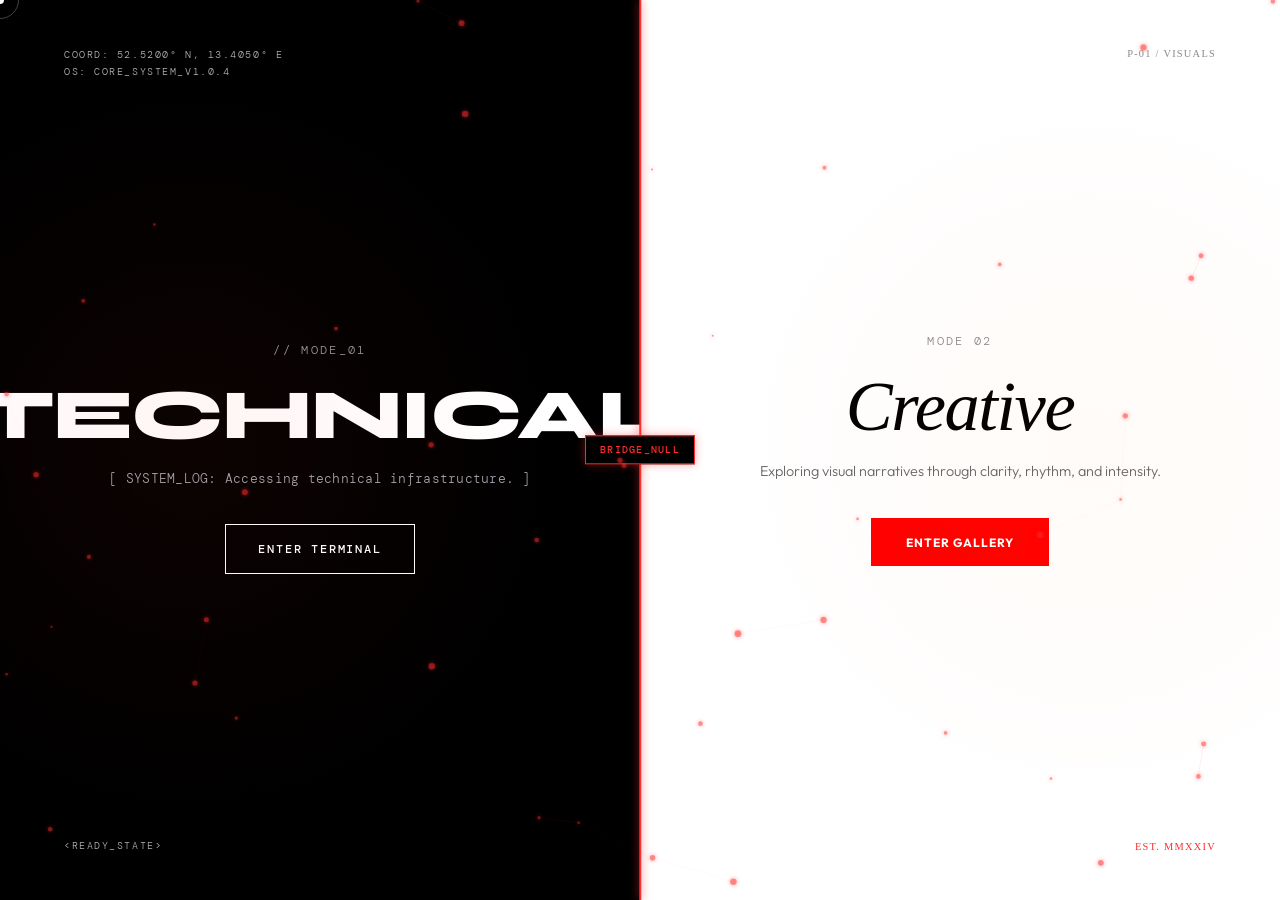
==== commit 489c4b1d: "Add engineering-mode UI, styles & assets Introduce a full 'mode-engineering' interface and supportin" ====
--- a/index.html
+++ b/index.html
@@ -6,6 +6,107 @@
   <title>Agrim Jain — Hybrid Portfolio (Engineering &amp; Creative)</title>
   <meta name="description" content="Portfolio of Agrim Jain: EEE student, ML &amp; AI Systems Engineer, Video Editor, Photographer, and Digital Storyteller.">
   <link rel="stylesheet" href="index.css">
+  <!-- Fonts & Icons for Engineering Mode (PAGE1 & PAGE2) -->
+  <link href="https://fonts.googleapis.com/css2?family=Space+Grotesk:wght@300;400;500;600;700&amp;family=JetBrains+Mono:wght@400;500&amp;family=Inter:wght@400;500;600&amp;display=swap" rel="stylesheet">
+  <link href="https://fonts.googleapis.com/css2?family=Material+Symbols+Outlined:wght,FILL@100..700,0..1&amp;display=swap" rel="stylesheet">
+  
+  <!-- Scoped Tailwind CSS (Disabled Preflight to protect Creative Mode) -->
+  <script src="https://cdn.tailwindcss.com?plugins=forms,container-queries"></script>
+  <script>
+    tailwind.config = {
+      darkMode: "class",
+      corePlugins: {
+        preflight: false,
+      },
+      theme: {
+        extend: {
+          colors: {
+            "on-tertiary-container": "#636565",
+            "primary-container": "#e2e2e2",
+            "background": "#000000",
+            "on-tertiary-fixed": "#1a1c1c",
+            "on-surface-variant": "#c4c7c8",
+            "on-background": "#ffffff",
+            "surface": "#000000",
+            "surface-bright": "#37393a",
+            "primary": "#ffffff",
+            "primary-fixed-dim": "#c6c6c7",
+            "inverse-primary": "#5d5f5f",
+            "secondary-fixed": "#e2e2e2",
+            "on-secondary-container": "#b5b5b5",
+            "on-error-container": "#ffdad6",
+            "surface-tint": "#c6c6c7",
+            "secondary": "#c6c6c6",
+            "on-primary": "#000000",
+            "on-error": "#690005",
+            "tertiary": "#ffffff",
+            "on-secondary-fixed-variant": "#474747",
+            "tertiary-container": "#e2e2e2",
+            "on-tertiary-fixed-variant": "#454747",
+            "tertiary-fixed": "#e2e2e2",
+            "surface-container-lowest": "#000000",
+            "on-secondary-fixed": "#1b1b1b",
+            "inverse-on-surface": "#2f3131",
+            "error-container": "#93000a",
+            "surface-variant": "#333535",
+            "primary-fixed": "#e2e2e2",
+            "on-secondary": "#303030",
+            "surface-container": "#1e2020",
+            "secondary-fixed-dim": "#c6c6c6",
+            "surface-container-low": "#1a1c1c",
+            "on-surface": "#ffffff",
+            "error": "#ffb4ab",
+            "tertiary-fixed-dim": "#c6c6c7",
+            "on-primary-container": "#636565",
+            "inverse-surface": "#e2e2e2",
+            "on-primary-fixed": "#1a1c1c",
+            "outline": "#8e9192",
+            "on-tertiary": "#2f3131",
+            "surface-dim": "#121414",
+            "secondary-container": "#474747",
+            "outline-variant": "#444748",
+            "surface-container-highest": "#333535",
+            "on-primary-fixed-variant": "#454747",
+            "surface-container-high": "#282a2b"
+          },
+          borderRadius: {
+            "DEFAULT": "0px",
+            "lg": "0px",
+            "xl": "0px",
+            "full": "0px"
+          },
+          spacing: {
+            "grid-margin": "0px",
+            "border-thick": "4px",
+            "gutter": "0px",
+            "container-pad": "1.5rem",
+            "border-thin": "2px",
+            "sidebar-width": "64px"
+          },
+          fontFamily: {
+            "body-md": ["Inter"],
+            "body-lg": ["Inter"],
+            "headline-md": ["Space Grotesk"],
+            "display-xl-mobile": ["Space Grotesk"],
+            "display-xl": ["Space Grotesk"],
+            "label-mono-sm": ["JetBrains Mono"],
+            "label-mono": ["JetBrains Mono"],
+            "headline-lg": ["Space Grotesk"]
+          },
+          fontSize: {
+            "body-md": ["16px", {"lineHeight": "24px", "fontWeight": "400"}],
+            "body-lg": ["18px", {"lineHeight": "28px", "fontWeight": "400"}],
+            "headline-md": ["32px", {"lineHeight": "36px", "letterSpacing": "-0.01em", "fontWeight": "600"}],
+            "display-xl-mobile": ["64px", {"lineHeight": "56px", "letterSpacing": "-0.05em", "fontWeight": "700"}],
+            "display-xl": ["120px", {"lineHeight": "100px", "letterSpacing": "-0.05em", "fontWeight": "700"}],
+            "label-mono-sm": ["10px", {"lineHeight": "12px", "fontWeight": "400"}],
+            "label-mono": ["12px", {"lineHeight": "16px", "letterSpacing": "0.05em", "fontWeight": "500"}],
+            "headline-lg": ["48px", {"lineHeight": "44px", "letterSpacing": "-0.02em", "fontWeight": "700"}]
+          }
+        }
+      }
+    };
+  </script>
 </head>
 <body class="gateway-active">
 
@@ -34,42 +135,6 @@
     </ul>
   </nav>
 
-  <!-- ENGINEERING TOPBAR (visible only in mode-engineering) -->
-  <div id="eng-topbar" class="eng-only">
-    <button id="eng-back-gateway" class="eng-topbar-btn">
-      <span class="eng-icon">←</span> BACK TO GATEWAY
-    </button>
-    <div class="eng-topbar-title">PORTFOLIO_SYSTEM_v1.0_RED</div>
-    <div class="eng-topbar-actions">
-      <a href="#contact" class="eng-topbar-icon" title="Contact System">✉</a>
-      <div class="eng-topbar-icon status-indicator" title="System Status">⌖</div>
-    </div>
-  </div>
-
-  <!-- ENGINEERING SIDEBAR (visible only in mode-engineering) -->
-  <aside id="eng-sidebar" class="eng-only">
-    <div class="eng-sidebar-header">
-      <h2>Root</h2>
-      <div class="eng-sidebar-subtitle">DUAL-STATE SYSTEM</div>
-    </div>
-    <ul class="eng-sidebar-menu">
-      <li class="active"><a href="#about" data-target="about"><span class="eng-menu-icon">▰</span> DIAGNOSTICS</a></li>
-      <li><a href="#eng-about-details" data-target="eng-about-details"><span class="eng-menu-icon">■</span> ABOUT</a></li>
-      <li><a href="#skills" data-target="skills"><span class="eng-menu-icon">⚬</span> TECH_SKILLS</a></li>
-      <li><a href="#projects" data-target="projects"><span class="eng-menu-icon">&lt;/&gt;</span> PROJECTS</a></li>
-      <li><a href="#contact" data-target="contact"><span class="eng-menu-icon">ⓘ</span> ABOUT_SYS</a></li>
-    </ul>
-    <div class="eng-sidebar-footer">
-      <div class="eng-user-badge">
-        <div class="eng-user-avatar">AJ</div>
-        <div class="eng-user-info">
-          <div class="eng-user-name">AGRIM JAIN</div>
-          <div class="eng-user-role">ML & AI ENGINEER</div>
-        </div>
-      </div>
-    </div>
-  </aside>
-
   <!-- HERO SECTION -->
   <section id="hero" style="padding: 0; min-height: 100vh; display: block; overflow: hidden; width: 100%;">
     <div class="hero-gateway">
@@ -241,7 +306,7 @@
   <div class="section-divider"></div>
 
   <!-- ABOUT ME -->
-  <section id="about">
+  <section id="about" class="creative-only">
     <!-- CREATIVE MODE ABOUT -->
     <div class="section-inner creative-only">
       <div class="section-label reveal">Profile</div>
@@ -271,71 +336,12 @@
         </div>
       </div>
     </div>
-
-    <!-- ENGINEERING MODE ABOUT (Matrix Red style) -->
-    <div class="section-inner eng-only">
-      <!-- UPTIME / SYSTEM_IDENTITY_MANIFESTO -->
-      <div class="eng-terminal-box reveal">
-        <div class="eng-box-header">
-          <span class="eng-box-dots"><span></span><span></span><span></span></span>
-          <span class="eng-box-title">SYSTEM_IDENTITY_MANIFESTO</span>
-          <span class="eng-box-meta">UPTIME : 99.99%</span>
-        </div>
-        <div class="eng-box-body">
-          <p><span class="eng-label">[BIO]</span> Agrim Jain | ML & AI Engineer</p>
-          <p><span class="eng-label">[ENGINEERING_ROOTS]</span> Electrical and Electronics Engineering</p>
-          <p><span class="eng-label">[SPECIALTY]</span> Building intelligent solutions at the intersection of electrical engineering and artificial intelligence.</p>
-          <p><span class="eng-label">[PHILOSOPHY]</span> Research-driven development focusing on the 'why' behind the algorithms.</p>
-          <p><span class="eng-label">[STATUS]</span> Strengthening ML foundations while shipping real-world AI projects.</p>
-          <p><span class="eng-label">[LOCATION]</span> Meerut, Uttar Pradesh, India</p>
-          
-          <div class="eng-terminal-prompt">
-            <span class="prompt-user">system@root:~$</span> <input type="text" class="prompt-input" value="finger agrim_jain" readonly>
-          </div>
-        </div>
-      </div>
-
-      <div id="eng-about-details" class="eng-about-layout">
-        <!-- Profile Picture panel -->
-        <div class="eng-architect-panel reveal reveal-delay-1">
-          <div class="eng-box-header mini">
-            <span class="eng-box-title">ABOUT_THE_ARCHITECT</span>
-          </div>
-          <div class="eng-architect-body">
-            <div class="eng-avatar-monitor">
-              <img src="images/about-agrim.jpg" alt="Agrim Jain Portrait" class="scanline-img">
-              <div class="monitor-glare"></div>
-            </div>
-            <div class="eng-architect-meta">
-              <p><span>NAME:</span> AGRIM_JAIN</p>
-              <p><span>ROLE:</span> ML_&_AI_ENGINEER</p>
-              <p><span>SPECIALTY:</span> AI_SYSTEMS</p>
-            </div>
-          </div>
-        </div>
-
-        <!-- Bio text -->
-        <div class="eng-bio-panel reveal reveal-delay-2">
-          <h2 class="eng-section-header">Who_I_Am</h2>
-          <div class="eng-bio-text">
-            <p>I'm Agrim Jain, an Electrical & Electronics Engineering student at Manipal University Jaipur with a growing focus on Machine Learning, MLOps, and intelligent energy systems.</p>
-            <p>My journey into technology began with curiosity about how data can be used to solve real-world problems. Today, I build machine learning projects, explore automation workflows, and work on research-driven solutions that combine engineering principles with artificial intelligence. My current work includes electricity load forecasting using machine learning and the development of smart energy management systems inspired by modern power grids.</p>
-            <p>Beyond academics, I have experience leading creative and technical initiatives as Joint Head of Media at IEEE CS MUJ, where I developed skills in collaboration, communication, and project execution. This blend of engineering and creativity has shaped how I approach problem-solving—combining analytical thinking with user-focused design.</p>
-            <p>I'm currently strengthening my foundations in Python, Machine Learning, Data Structures & Algorithms, and MLOps while working toward building production-ready AI systems. My goal is to contribute to impactful technologies in AI, automation, and intelligent infrastructure.</p>
-            <p>When I'm not building projects, you'll find me exploring new technologies, editing videos, capturing moments through photography, or learning something that pushes me closer to becoming a better engineer.</p>
-          </div>
-          <div class="eng-quote">
-            "Currently strengthening ML foundations while shipping real-world AI projects – proving well-engineered classical ML can hold its own."
-          </div>
-        </div>
-      </div>
-    </div>
   </section>
 
   <div class="section-divider"></div>
 
   <!-- CAPABILITIES & SKILLS -->
-  <section id="skills">
+  <section id="skills" class="creative-only">
     <!-- CREATIVE MODE SKILLS -->
     <div class="section-inner creative-only">
       <div class="section-label reveal">Capabilities</div>
@@ -360,100 +366,12 @@
         </div>
       </div>
     </div>
-
-    <!-- ENGINEERING MODE SKILLS -->
-    <div class="section-inner eng-only">
-      <h2 class="eng-section-header">SYSTEM_SPECIFICATIONS_&_STACKS</h2>
-
-      <div class="eng-skills-layout">
-        <!-- Core Capabilities Progress bars -->
-        <div class="eng-skills-card reveal">
-          <div class="eng-box-header">
-            <span class="eng-box-title">&lt;/&gt; CORE_CAPABILITIES</span>
-          </div>
-          <div class="eng-skills-body">
-            <div class="eng-progress-item">
-              <div class="eng-progress-info">
-                <span class="eng-progress-label">PYTHON</span>
-                <span class="eng-progress-value">95% Proficiency</span>
-              </div>
-              <div class="eng-progress-bar-track">
-                <div class="eng-progress-bar-fill" style="width: 95%"></div>
-              </div>
-            </div>
-            
-            <div class="eng-progress-item">
-              <div class="eng-progress-info">
-                <span class="eng-progress-label">MACHINE LEARNING</span>
-                <span class="eng-progress-value">90% Proficiency</span>
-              </div>
-              <div class="eng-progress-bar-track">
-                <div class="eng-progress-bar-fill" style="width: 90%"></div>
-              </div>
-            </div>
-
-            <div class="eng-progress-item">
-              <div class="eng-progress-info">
-                <span class="eng-progress-label">SCIKIT-LEARN</span>
-                <span class="eng-progress-value">85% Proficiency</span>
-              </div>
-              <div class="eng-progress-bar-track">
-                <div class="eng-progress-bar-fill" style="width: 85%"></div>
-              </div>
-            </div>
-
-            <div class="eng-progress-item">
-              <div class="eng-progress-info">
-                <span class="eng-progress-label">DEEP LEARNING / LSTM</span>
-                <span class="eng-progress-value">80% Proficiency</span>
-              </div>
-              <div class="eng-progress-bar-track">
-                <div class="eng-progress-bar-fill" style="width: 80%"></div>
-              </div>
-            </div>
-          </div>
-        </div>
-
-        <!-- Library Matrix Grid -->
-        <div class="eng-skills-card reveal reveal-delay-1">
-          <div class="eng-box-header">
-            <span class="eng-box-title">⚙ LIBRARY_MATRIX</span>
-          </div>
-          <div class="eng-skills-body grid">
-            <div class="eng-matrix-cell">
-              <span class="cell-icon">🐼</span>
-              <span class="cell-name">Pandas</span>
-            </div>
-            <div class="eng-matrix-cell">
-              <span class="cell-icon">🔢</span>
-              <span class="cell-name">NumPy</span>
-            </div>
-            <div class="eng-matrix-cell">
-              <span class="cell-icon">🚀</span>
-              <span class="cell-name">XGBoost</span>
-            </div>
-            <div class="eng-matrix-cell">
-              <span class="cell-icon">💡</span>
-              <span class="cell-name">LightGBM</span>
-            </div>
-            <div class="eng-matrix-cell">
-              <span class="cell-icon">🎯</span>
-              <span class="cell-name">Optuna</span>
-            </div>
-            <div class="eng-matrix-cell">
-              <span class="cell-icon">📊</span>
-              <span class="cell-name">Seaborn</span>
-            </div>
-          </div>
-        </div>
-      </div>
-    </div>
   </section>
 
   <div class="section-divider"></div>
 
   <!-- PORTFOLIO PROJECTS GRID -->
-  <section id="projects">
+  <section id="projects" class="creative-only">
     <!-- CREATIVE MODE SELECTED VIDEO WORKS -->
     <div class="section-inner creative-only">
       <div class="creative-video-header">
@@ -560,77 +478,6 @@
           <span class="video-row-rating">●●●●</span>
           <span class="video-row-arrow">↗</span>
         </a>
-      </div>
-    </div>
-
-    <!-- ENGINEERING MODE PROJECTS -->
-    <div class="section-inner eng-only">
-      <h2 class="eng-section-header">ENGINEERING_PROJECTS</h2>
-      
-      <div class="eng-projects-grid">
-        <!-- FEATURED CARD -->
-        <div class="eng-project-card featured reveal">
-          <div class="eng-box-header">
-            <span class="eng-box-title">[ FEATURED ]</span>
-          </div>
-          <div class="eng-project-body">
-            <h3 class="eng-project-title">Short-Term Electricity Load Forecasting</h3>
-            <p class="eng-project-desc">
-              A comprehensive research project benchmarking ML/DL models for electricity demand forecasting in Delhi. Demonstrated that optimized classical models can outperform expensive deep learning on tabular data.
-            </p>
-            <div class="eng-project-tags">
-              <span class="eng-tag">[ PYTHON ]</span>
-              <span class="eng-tag">[ SCIKIT-LEARN ]</span>
-              <span class="eng-tag">[ XGBOOST ]</span>
-              <span class="eng-tag">[ LIGHTGBM ]</span>
-              <span class="eng-tag">[ LSTM ]</span>
-              <span class="eng-tag">[ OPTUNA ]</span>
-            </div>
-            <a href="https://github.com/AgrimJain-quantum/my-first-project" target="_blank" class="eng-project-link">ACCESS_SYSTEM ↗</a>
-          </div>
-        </div>
-
-        <div class="eng-sub-projects">
-          <!-- CARD 02 -->
-          <div class="eng-project-card reveal reveal-delay-1">
-            <div class="eng-box-header">
-              <span class="eng-box-title">[ 02 ]</span>
-            </div>
-            <div class="eng-project-body">
-              <h3 class="eng-project-title">Multi-Dataset Power Forecasting System</h3>
-              <p class="eng-project-desc">
-                A comparative study benchmarking LSTM, GRU, XGBoost, and Random Forest models across diverse power grids (Delhi and UK national demand datasets).
-              </p>
-              <div class="eng-project-tags">
-                <span class="eng-tag">[ PYTHON ]</span>
-                <span class="eng-tag">[ TENSORFLOW ]</span>
-                <span class="eng-tag">[ XGBOOST ]</span>
-                <span class="eng-tag">[ SCIPY ]</span>
-              </div>
-              <a href="https://github.com/AgrimJain-quantum/my-second-project" target="_blank" class="eng-project-link">ACCESS_SYSTEM ↗</a>
-            </div>
-          </div>
-
-          <!-- CARD 03 -->
-          <div class="eng-project-card reveal reveal-delay-2">
-            <div class="eng-box-header">
-              <span class="eng-box-title">[ 03 ]</span>
-            </div>
-            <div class="eng-project-body">
-              <h3 class="eng-project-title">Audio Feature Music Recommendation Engine</h3>
-              <p class="eng-project-desc">
-                Content-based recommendation system parsing Spotify-like audio attributes with StandardScaler normalization and Cosine Similarity.
-              </p>
-              <div class="eng-project-tags">
-                <span class="eng-tag">[ PYTHON ]</span>
-                <span class="eng-tag">[ SCIKIT-LEARN ]</span>
-                <span class="eng-tag">[ STREAMLIT ]</span>
-                <span class="eng-tag">[ COSINE-SIMILARITY ]</span>
-              </div>
-              <a href="https://github.com/AgrimJain-quantum" target="_blank" class="eng-project-link">ACCESS_SYSTEM ↗</a>
-            </div>
-          </div>
-        </div>
       </div>
     </div>
   </section>
@@ -789,7 +636,7 @@
   <div class="section-divider"></div>
 
   <!-- CONTACT PORTAL -->
-  <section id="contact">
+  <section id="contact" class="creative-only">
     <!-- CREATIVE MODE CONTACT -->
     <div class="section-inner creative-only">
       <div class="contact-info reveal">
@@ -838,41 +685,449 @@
         </div>
       </div>
     </div>
-
-    <!-- ENGINEERING MODE CONTACT -->
-    <div class="section-inner eng-only">
-      <h2 class="eng-section-header">SYSTEM_SPECIFICATIONS_&_COMMS</h2>
-      
-      <div class="eng-contact-layout">
-        <!-- System info / links -->
-        <div class="eng-contact-info reveal">
-          <div class="eng-box-header">
-            <span class="eng-box-title">SYSTEM_COMMS_LINKS</span>
-          </div>
-          <div class="eng-contact-body">
-            <p class="eng-comms-desc">Establish secure socket connection with core architect.</p>
-            <div class="eng-comms-list">
-              <a href="mailto:agrimjain015@gmail.com" class="eng-comms-link">
-                <span class="link-label">MAIL::</span>agrimjain015@gmail.com
-              </a>
-              <a href="https://github.com/AgrimJain-quantum" target="_blank" class="eng-comms-link">
-                <span class="link-label">GITHUB::</span>AgrimJain-quantum
-              </a>
-              <a href="https://www.linkedin.com/in/agrim-jain-8a8b58367/" target="_blank" class="eng-comms-link">
-                <span class="link-label">LINKEDIN::</span>agrim-jain-8a8b58367
-              </a>
-              <a href="https://www.instagram.com/optimus_mp4/" target="_blank" class="eng-comms-link">
-                <span class="link-label">INSTAGRAM::</span>@optimus_mp4
-              </a>
-            </div>
-          </div>
-        </div>
-      </div>
+  </section>
+
+  <!-- ENGINEERING MODE CONTAINER -->
+  <div id="eng-main-container" class="eng-only">
+    <!-- PAGE 1 — Architect Profile (PAGE1.html) -->
+    <div id="eng-page-dashboard" class="eng-page-shell">
+      <nav id="eng-sidebar-page1" class="eng-rail-nav fixed left-0 top-0 h-full w-sidebar-width z-50 flex flex-col items-center py-0 border-r border-outline-variant bg-background">
+        <div class="h-12 w-full flex items-center justify-center border-b border-outline-variant">
+          <span class="font-headline-md text-primary font-bold tracking-tighter">AJ</span>
+        </div>
+        <div class="flex-1 flex flex-col items-center space-y-4 pt-8 w-full">
+          <a id="eng-nav-dashboard" class="eng-nav-item group w-full flex flex-col items-center py-3 text-primary border-r-2 border-primary bg-surface-container-highest transition-all duration-150" href="#">
+            <span class="material-symbols-outlined text-[20px]">dashboard</span>
+            <span class="font-label-mono-sm mt-1 scale-[0.7] opacity-0 group-hover:opacity-100 transition-opacity">DASHBOARD</span>
+          </a>
+          <a id="eng-nav-projects" class="eng-nav-item group w-full flex flex-col items-center py-3 text-on-surface-variant opacity-60 hover:text-primary hover:bg-surface-variant transition-all duration-150" href="#">
+            <span class="material-symbols-outlined text-[20px]">terminal</span>
+            <span class="font-label-mono-sm mt-1 scale-[0.7] opacity-0 group-hover:opacity-100 transition-opacity">PROJECTS / CONTACT</span>
+          </a>
+        </div>
+        <div class="pb-8 w-full flex flex-col items-center space-y-4">
+          <span class="text-on-surface-variant opacity-60"><span class="material-symbols-outlined text-[20px]">monitor_heart</span></span>
+          <span class="text-on-surface-variant opacity-60"><span class="material-symbols-outlined text-[20px]">settings</span></span>
+        </div>
+      </nav>
+      <header class="eng-page-header fixed top-0 right-0 w-[calc(100%-64px)] h-12 z-40 bg-background/80 backdrop-blur-xl flex justify-between items-center px-6 border-b border-outline-variant">
+        <div class="flex items-center space-x-4">
+          <button id="eng-back-gateway" type="button" class="flex items-center gap-2 px-3 py-1 border border-primary bg-background hover:bg-primary hover:text-on-primary transition-all duration-200 group">
+            <span class="material-symbols-outlined text-sm">arrow_back</span>
+            <span class="font-label-mono text-[10px] tracking-widest uppercase">BACK_TO_GATEWAY</span>
+          </button>
+          <div class="h-4 w-[1px] bg-outline-variant"></div>
+          <span class="font-label-mono text-on-surface-variant opacity-60">ARCHITECT_PROFILE: AJ_01</span>
+        </div>
+        <div class="flex items-center space-x-6 h-full">
+          <div class="flex space-x-4">
+            <span class="material-symbols-outlined text-on-surface-variant hover:opacity-80">sensors</span>
+            <span class="material-symbols-outlined text-on-surface-variant hover:opacity-80">memory</span>
+            <span class="material-symbols-outlined text-on-surface-variant hover:opacity-80">bolt</span>
+          </div>
+          <div class="px-3 h-full flex items-center bg-primary text-on-primary font-label-mono text-[10px] tracking-tighter">SYSTEM_READY</div>
+        </div>
+      </header>
+      <main id="eng-dashboard-view" class="eng-page-main ml-16 mt-12 mb-8 h-[calc(100vh-80px)] flex flex-col md:flex-row border-l-thin">
+      <!-- LEFT SECTION: ARCHITECT PROFILE -->
+      <section class="flex-1 md:w-3/5 h-full overflow-y-auto custom-scrollbar border-r-thin flex flex-col">
+        <div class="p-container-pad border-b-thin sticky top-0 bg-background z-20 flex justify-between items-center">
+          <h2 class="font-headline-lg text-headline-lg uppercase leading-none">ARCHITECT PROFILE</h2>
+          <div class="font-label-mono text-on-surface-variant">[ REF: OPERATOR_ID_01 ]</div>
+        </div>
+        
+        <div class="flex flex-col flex-1 divide-y-2 divide-white">
+          <!-- Hero Segment -->
+          <div class="p-container-pad relative overflow-hidden flex flex-col justify-end min-h-[320px]">
+            <div class="absolute top-0 right-0 opacity-10 pointer-events-none">
+              <span class="font-display-xl block leading-[0.8] select-none text-primary">ARCHITECT</span>
+              <span class="font-display-xl block leading-[0.8] select-none text-primary translate-x-24">PROFILE</span>
+            </div>
+            <div class="z-10 w-full">
+              <p class="font-label-mono text-primary mb-4">[ REF: OPERATOR_ID_01 ]</p>
+              <h1 class="font-display-xl text-[80px] leading-[0.9] text-primary uppercase mb-6 tracking-tighter">
+                AGRIM <br> JAIN
+              </h1>
+              <div class="flex flex-wrap gap-4">
+                <div class="border-thin border-primary px-4 py-2 bg-primary text-on-primary font-label-mono">ML &amp; AI ENGINEER</div>
+                <div class="border-thin border-primary px-4 py-2 font-label-mono text-on-surface-variant">COORD: 28.9845° N, 77.7064° E</div>
+              </div>
+            </div>
+            <!-- Animated Decorative Grid -->
+            <div class="absolute inset-0 -z-10 opacity-20 pointer-events-none overflow-hidden">
+              <div class="w-full h-full" style="background-image: linear-gradient(#ffffff 1px, transparent 1px), linear-gradient(90deg, #ffffff 1px, transparent 1px); background-size: 40px 40px;"></div>
+            </div>
+          </div>
+
+          <!-- Bio & System Identity Manifesto -->
+          <div class="p-container-pad flex flex-col gap-6">
+            <div class="flex items-center justify-between mb-2">
+              <h2 class="font-label-mono text-primary border-l-border-thick border-primary pl-4">01 / WHO_I_AM</h2>
+              <span class="font-label-mono-sm opacity-40 uppercase">STATUS: ACTIVE_NODE</span>
+            </div>
+            <p class="font-headline-md text-primary leading-tight">
+              Electrical &amp; Electronics Engineering at Manipal University Jaipur. Specializing in intelligent energy systems and high-precision Machine Learning.
+            </p>
+            <div class="font-body-lg text-on-surface-variant space-y-4">
+              <p>I build machine learning projects, explore automation workflows, and work on research-driven solutions that combine engineering principles with artificial intelligence.</p>
+              <p>My current work focus includes electricity load forecasting using machine learning and the development of smart energy management systems inspired by modern power grids. I aim to prove that well-engineered classical ML can hold its own against complex neural architectures.</p>
+            </div>
+            <div class="bg-surface-container-high border border-outline-variant p-6 font-label-mono text-sm">
+              <div class="flex items-center gap-2 mb-2 text-primary opacity-60">
+                <span class="material-symbols-outlined text-sm">terminal</span>
+                <span class="">SYSTEM_IDENTITY_MANIFESTO</span>
+              </div>
+              <div class="grid grid-cols-1 md:grid-cols-2 gap-y-2 gap-x-12">
+                <div class="flex justify-between border-b border-outline-variant py-1">
+                  <span class="opacity-50">ENGINEERING_ROOTS</span>
+                  <span class="text-right">EEE_MANIPAL</span>
+                </div>
+                <div class="flex justify-between border-b border-outline-variant py-1">
+                  <span class="opacity-50">SPECIALTY</span>
+                  <span class="text-right">ML_SYSTEMS</span>
+                </div>
+                <div class="flex justify-between border-b border-outline-variant py-1">
+                  <span class="opacity-50">LOCATION</span>
+                  <span class="text-right">MEERUT_IN</span>
+                </div>
+                <div class="flex justify-between border-b border-outline-variant py-1">
+                  <span class="opacity-50">UPTIME</span>
+                  <span class="text-right">99.99%</span>
+                </div>
+              </div>
+            </div>
+          </div>
+
+          <!-- Core Strengths -->
+          <div class="p-container-pad flex flex-col gap-6">
+            <h2 class="font-label-mono text-primary border-l-border-thick border-primary pl-4 mb-4">02 / CORE_STRENGTHS</h2>
+            <div class="grid grid-cols-1 md:grid-cols-3 gap-px bg-white border border-white">
+              <div class="p-6 bg-background group hover:bg-white hover:text-black transition-colors duration-200">
+                <h3 class="font-headline-md uppercase mb-2">Technical Precision</h3>
+                <p class="font-body-md text-on-surface-variant group-hover:text-black">Uncompromising attention to detail in algorithmic logic and hardware integration.</p>
+              </div>
+              <div class="p-6 bg-background group hover:bg-white hover:text-black transition-colors duration-200">
+                <h3 class="font-headline-md uppercase mb-2">Analytical Thinking</h3>
+                <p class="font-body-md text-on-surface-variant group-hover:text-black">Deconstructing complex systems into observable, manageable data patterns.</p>
+              </div>
+              <div class="p-6 bg-background group hover:bg-white hover:text-black transition-colors duration-200">
+                <h3 class="font-headline-md uppercase mb-2">User-Focused Design</h3>
+                <p class="font-body-md text-on-surface-variant group-hover:text-black">Bridging the gap between raw scientific intelligence and functional interaction.</p>
+              </div>
+            </div>
+          </div>
+        </div>
+      </section>
+
+      <!-- RIGHT SECTION: INFRASTRUCTURE & CAPABILITIES -->
+      <section class="md:w-2/5 h-full overflow-y-auto custom-scrollbar flex flex-col">
+        <div class="p-container-pad border-b-thin bg-surface-container-low flex items-center gap-3">
+          <div class="w-3 h-3 bg-white animate-pulse"></div>
+          <h2 class="font-label-mono text-label-mono uppercase tracking-widest">INFRASTRUCTURE_STACK</h2>
+        </div>
+        
+        <div class="flex-1 p-container-pad flex flex-col justify-between gap-12">
+          <!-- Stack Matrix -->
+          <div class="flex flex-col gap-8">
+            <div class="grid grid-cols-2 gap-4">
+              <!-- Python -->
+              <div class="p-6 border border-outline-variant bg-surface-container hover:border-white transition-colors duration-200">
+                <div class="flex justify-between items-center mb-4">
+                  <span class="font-label-mono text-xs opacity-60">STACK_01</span>
+                  <span class="font-label-mono text-xs opacity-60">95%</span>
+                </div>
+                <h4 class="font-headline-md uppercase mb-4">Python</h4>
+                <div class="w-full bg-outline-variant h-1 overflow-hidden">
+                  <div class="bg-primary h-full transition-all duration-1000" style="width: 95%;"></div>
+                </div>
+              </div>
+              <!-- Machine Learning -->
+              <div class="p-6 border border-outline-variant bg-surface-container hover:border-white transition-colors duration-200">
+                <div class="flex justify-between items-center mb-4">
+                  <span class="font-label-mono text-xs opacity-60">STACK_02</span>
+                  <span class="font-label-mono text-xs opacity-60">90%</span>
+                </div>
+                <h4 class="font-headline-md uppercase mb-4">ML</h4>
+                <div class="w-full bg-outline-variant h-1 overflow-hidden">
+                  <div class="bg-primary h-full transition-all duration-1000" style="width: 90%;"></div>
+                </div>
+              </div>
+              <!-- Scikit-Learn -->
+              <div class="p-6 border border-outline-variant bg-surface-container hover:border-white transition-colors duration-200">
+                <div class="flex justify-between items-center mb-4">
+                  <span class="font-label-mono text-xs opacity-60">STACK_03</span>
+                  <span class="font-label-mono text-xs opacity-60">85%</span>
+                </div>
+                <h4 class="font-headline-md uppercase mb-4">Scikit</h4>
+                <div class="w-full bg-outline-variant h-1 overflow-hidden">
+                  <div class="bg-primary h-full transition-all duration-1000" style="width: 85%;"></div>
+                </div>
+              </div>
+              <!-- Deep Learning -->
+              <div class="p-6 border border-outline-variant bg-surface-container hover:border-white transition-colors duration-200">
+                <div class="flex justify-between items-center mb-4">
+                  <span class="font-label-mono text-xs opacity-60">STACK_04</span>
+                  <span class="font-label-mono text-xs opacity-60">80%</span>
+                </div>
+                <h4 class="font-headline-md uppercase mb-4">LSTM/DL</h4>
+                <div class="w-full bg-outline-variant h-1 overflow-hidden">
+                  <div class="bg-primary h-full transition-all duration-1000" style="width: 80%;"></div>
+                </div>
+              </div>
+            </div>
+            
+            <!-- Library Matrix -->
+            <div class="flex flex-wrap gap-px bg-outline-variant border border-outline-variant">
+              <div class="bg-background p-3 flex-1 min-w-[100px] text-center font-label-mono text-xs">🐼 Pandas</div>
+              <div class="bg-background p-3 flex-1 min-w-[100px] text-center font-label-mono text-xs">🔢 NumPy</div>
+              <div class="bg-background p-3 flex-1 min-w-[100px] text-center font-label-mono text-xs">🚀 XGBoost</div>
+              <div class="bg-background p-3 flex-1 min-w-[100px] text-center font-label-mono text-xs">💡 LightGBM</div>
+              <div class="bg-background p-3 flex-1 min-w-[100px] text-center font-label-mono text-xs">🎯 Optuna</div>
+              <div class="bg-background p-3 flex-1 min-w-[100px] text-center font-label-mono text-xs">📊 Seaborn</div>
+            </div>
+          </div>
+
+          <!-- Console Status simulated logger -->
+          <div class="border-all-thick p-6 bg-surface-container-lowest">
+            <p class="font-label-mono text-primary-fixed mb-4">SYSTEM_STATUS_LOG</p>
+            <div class="font-label-mono-sm space-y-1 opacity-70" id="eng-status-console">
+              <!-- Simulated boot logs will be inserted here dynamically via JS -->
+            </div>
+          </div>
+
+          <!-- Resume Uplink Download button -->
+          <div class="border-t-thin pt-6 mt-auto">
+            <a href="resume.pdf" target="_blank" class="relative flex items-center justify-center gap-4 px-8 py-5 border-all-thin hover:bg-white hover:text-black transition-colors duration-200 group cursor-none">
+              <span class="material-symbols-outlined font-bold">terminal</span>
+              <span class="font-label-mono text-md tracking-wider">DOWNLOAD_SPECIFICATIONS_PDF</span>
+              <div class="absolute -top-1 -right-1 w-3 h-3 bg-white group-hover:animate-pulse"></div>
+            </a>
+          </div>
+
+          <!-- Aesthetics bar -->
+          <div>
+            <div class="flex gap-1 overflow-hidden h-4">
+              <div class="bg-white flex-1"></div>
+              <div class="bg-white opacity-80 flex-1"></div>
+              <div class="bg-white opacity-60 flex-1"></div>
+              <div class="bg-white opacity-40 flex-1"></div>
+              <div class="bg-white opacity-20 flex-1"></div>
+              <div class="bg-white opacity-10 flex-1"></div>
+              <div class="bg-white opacity-5 flex-1"></div>
+            </div>
+          </div>
+        </div>
+      </section>
+      </main>
+      <footer class="eng-terminal-footer fixed bottom-0 right-0 w-[calc(100%-64px)] h-8 z-40 bg-surface-container-lowest border-t border-outline-variant flex justify-between items-center px-6 overflow-hidden">
+        <div class="flex items-center space-x-6">
+          <span class="font-label-mono text-[10px] opacity-40 uppercase tracking-widest">© 2024 AGRIM JAIN. ALL RIGHTS RESERVED.</span>
+          <div class="marquee-container w-64 md:w-96">
+            <div class="marquee-content font-label-mono text-[10px] opacity-60">
+              TERMINAL_LOGS :: LATENCY: 12ms :: CPU: 24% :: Uptime: 99.9% :: CONNECTED_TO_NODE_01 :: SYSTEM_STABLE ::
+              TERMINAL_LOGS :: LATENCY: 12ms :: CPU: 24% :: Uptime: 99.9% :: CONNECTED_TO_NODE_01 :: SYSTEM_STABLE ::
+            </div>
+          </div>
+        </div>
+        <div class="hidden md:flex items-center space-x-4">
+          <a class="font-label-mono text-[10px] hover:text-primary transition-colors underline-offset-2 hover:underline" href="https://github.com/AgrimJain-quantum" target="_blank">GITH_UB</a>
+          <a class="font-label-mono text-[10px] hover:text-primary transition-colors underline-offset-2 hover:underline" href="https://www.linkedin.com/in/agrim-jain-8a8b58367/" target="_blank">LINKED_IN</a>
+          <a class="font-label-mono text-[10px] hover:text-primary transition-colors underline-offset-2 hover:underline" href="https://www.instagram.com/optimus_mp4/" target="_blank">INSTAGR_AM</a>
+        </div>
+      </footer>
+      <div class="eng-noise-overlay fixed inset-0 pointer-events-none opacity-[0.03] z-[100]" aria-hidden="true"></div>
     </div>
-  </section>
-
-  <!-- FOOTER -->
-  <footer>
+
+    <!-- PAGE 2 — Project Archive & Contact Uplink (PAGE2.html) -->
+    <div id="eng-page-archive" class="eng-page-shell eng-page-archive" hidden>
+      <nav id="eng-sidebar-page2" class="eng-rail-nav fixed left-0 top-0 h-full w-sidebar-width z-50 flex flex-col items-center py-0 border-r border-outline-variant bg-background">
+        <div class="h-12 w-full flex items-center justify-center border-b border-outline-variant">
+          <span class="font-headline-md text-primary font-bold tracking-tighter">AJ</span>
+        </div>
+        <div class="flex-1 flex flex-col items-center space-y-4 pt-8 w-full">
+          <a id="eng-nav-dashboard-p2" class="eng-nav-item-p2 group w-full flex flex-col items-center py-3 text-on-surface-variant opacity-60 hover:text-primary hover:bg-surface-variant transition-all duration-150" href="#">
+            <span class="material-symbols-outlined text-[20px]">dashboard</span>
+            <span class="font-label-mono-sm mt-1 scale-[0.7] opacity-0 group-hover:opacity-100 transition-opacity">DASHBOARD</span>
+          </a>
+          <a id="eng-nav-projects-p2" class="eng-nav-item-p2 group w-full flex flex-col items-center py-3 text-on-surface-variant opacity-60 hover:text-primary hover:bg-surface-variant transition-all duration-150" href="#">
+            <span class="material-symbols-outlined text-[20px]">terminal</span>
+            <span class="font-label-mono-sm mt-1 scale-[0.7] opacity-0 group-hover:opacity-100 transition-opacity">PROJECTS / CONTACT</span>
+          </a>
+        </div>
+        <div class="pb-8 w-full flex flex-col items-center space-y-4">
+          <span class="text-on-surface-variant opacity-60"><span class="material-symbols-outlined text-[20px]">monitor_heart</span></span>
+          <span class="text-on-surface-variant opacity-60"><span class="material-symbols-outlined text-[20px]">settings</span></span>
+        </div>
+      </nav>
+      <header class="eng-page-header fixed top-0 right-0 w-[calc(100%-64px)] h-12 z-40 bg-background/80 backdrop-blur-xl flex justify-between items-center px-6 border-b border-outline-variant">
+        <div class="flex items-center space-x-4">
+          <button id="eng-back-gateway-p2" type="button" class="flex items-center gap-2 px-3 py-1 border border-primary bg-background hover:bg-primary hover:text-on-primary transition-all duration-200 group">
+            <span class="material-symbols-outlined text-sm">arrow_back</span>
+            <span class="font-label-mono text-[10px] tracking-widest uppercase">BACK_TO_GATEWAY</span>
+          </button>
+          <div class="h-4 w-[1px] bg-outline-variant"></div>
+          <span class="font-label-mono text-on-surface-variant opacity-60">SESSION_ID: 0X9A2_FF</span>
+        </div>
+        <div class="flex items-center space-x-6 h-full">
+          <div class="flex space-x-4">
+            <span class="material-symbols-outlined text-on-surface-variant hover:opacity-80 transition-opacity">sensors</span>
+            <span class="material-symbols-outlined text-on-surface-variant hover:opacity-80 transition-opacity">memory</span>
+            <span class="material-symbols-outlined text-on-surface-variant hover:opacity-80 transition-opacity">bolt</span>
+          </div>
+          <div class="px-3 h-full flex items-center bg-primary text-on-primary font-label-mono text-[10px] tracking-tighter">SYSTEM_READY</div>
+        </div>
+      </header>
+      <main id="eng-projects-view" class="eng-page-main ml-16 mt-12 mb-8 h-[calc(100vh-80px)] flex flex-col md:flex-row border-l-thin">
+      <!-- LEFT SECTION: PROJECT ARCHIVE -->
+      <section class="flex-1 md:w-3/5 h-full overflow-y-auto custom-scrollbar border-r-thin flex flex-col">
+        <div class="p-container-pad border-b-thin sticky top-0 bg-background z-20 flex justify-between items-center">
+          <h2 class="font-headline-lg text-headline-lg uppercase leading-none">PROJECT ARCHIVE</h2>
+          <div class="font-label-mono text-on-surface-variant">[ COUNT: 03 ]</div>
+        </div>
+        <!-- Grid Bento Pattern for Archive -->
+        <div class="flex flex-col flex-1 divide-y-2 divide-white">
+          <!-- Project 01 -->
+          <article class="p-container-pad group hover:bg-white hover:text-black transition-colors duration-200">
+            <div class="flex justify-between items-start mb-6">
+              <div>
+                <span class="font-label-mono block mb-2 opacity-60 group-hover:opacity-100">[ REF: P-01 ]</span>
+                <h3 class="font-headline-md text-headline-md uppercase leading-tight mb-4">Short-Term Electricity Load Forecasting</h3>
+              </div>
+              <div class="border-all-thin p-2 group-hover:border-black">
+                <span class="material-symbols-outlined" style="font-variation-settings: 'FILL' 1;">bolt</span>
+              </div>
+            </div>
+            <p class="font-body-lg text-body-lg mb-8 max-w-2xl">
+              A comprehensive research project benchmarking ML/DL models for electricity demand forecasting in Delhi. Demonstrated that optimized classical models can outperform expensive deep learning on tabular data.
+            </p>
+            <div class="flex flex-wrap gap-2 mb-10">
+              <span class="font-label-mono px-2 py-1 border-all-thin group-hover:border-black uppercase">[ PYTHON ]</span>
+              <span class="font-label-mono px-2 py-1 border-all-thin group-hover:border-black uppercase">[ SCIKIT-LEARN ]</span>
+              <span class="font-label-mono px-2 py-1 border-all-thin group-hover:border-black uppercase">[ XGBOOST ]</span>
+              <span class="font-label-mono px-2 py-1 border-all-thin group-hover:border-black uppercase">[ LSTM ]</span>
+            </div>
+            <a class="inline-flex items-center gap-2 border-all-thin px-6 py-3 font-label-mono font-bold uppercase transition-transform active:scale-95 group-hover:border-black group-hover:bg-black group-hover:text-white cursor-none" href="https://github.com/AgrimJain-quantum/my-first-project" target="_blank">
+              ACCESS_SYSTEM
+              <span class="material-symbols-outlined text-sm">north_east</span>
+            </a>
+          </article>
+          <!-- Project 02 -->
+          <article class="p-container-pad group hover:bg-white hover:text-black transition-colors duration-200">
+            <div class="flex justify-between items-start mb-6">
+              <div>
+                <span class="font-label-mono block mb-2 opacity-60 group-hover:opacity-100">[ REF: P-02 ]</span>
+                <h3 class="font-headline-md text-headline-md uppercase leading-tight mb-4">Multi-Dataset Power Forecasting System</h3>
+              </div>
+              <div class="border-all-thin p-2 group-hover:border-black">
+                <span class="material-symbols-outlined" style="font-variation-settings: 'FILL' 1;">insights</span>
+              </div>
+            </div>
+            <p class="font-body-lg text-body-lg mb-8 max-w-2xl">
+              A comparative study benchmarking LSTM, GRU, XGBoost, and Random Forest models across diverse power grids including Delhi and UK national demand datasets for grid stability analysis.
+            </p>
+            <div class="flex flex-wrap gap-2 mb-10">
+              <span class="font-label-mono px-2 py-1 border-all-thin group-hover:border-black uppercase">[ TENSORFLOW ]</span>
+              <span class="font-label-mono px-2 py-1 border-all-thin group-hover:border-black uppercase">[ XGBOOST ]</span>
+              <span class="font-label-mono px-2 py-1 border-all-thin group-hover:border-black uppercase">[ SCIPY ]</span>
+            </div>
+            <a class="inline-flex items-center gap-2 border-all-thin px-6 py-3 font-label-mono font-bold uppercase transition-transform active:scale-95 group-hover:border-black group-hover:bg-black group-hover:text-white cursor-none" href="https://github.com/AgrimJain-quantum/my-second-project" target="_blank">
+              ACCESS_SYSTEM
+              <span class="material-symbols-outlined text-sm">north_east</span>
+            </a>
+          </article>
+          <!-- Project 03 -->
+          <article class="p-container-pad group hover:bg-white hover:text-black transition-colors duration-200">
+            <div class="flex justify-between items-start mb-6">
+              <div>
+                <span class="font-label-mono block mb-2 opacity-60 group-hover:opacity-100">[ REF: P-03 ]</span>
+                <h3 class="font-headline-md text-headline-md uppercase leading-tight mb-4">Audio Feature Music Recommendation Engine</h3>
+              </div>
+              <div class="border-all-thin p-2 group-hover:border-black">
+                <span class="material-symbols-outlined" style="font-variation-settings: 'FILL' 1;">equalizer</span>
+              </div>
+            </div>
+            <p class="font-body-lg text-body-lg mb-8 max-w-2xl">
+              Content-based recommendation system parsing Spotify-like audio attributes with StandardScaler normalization and Cosine Similarity for personalized discovery.
+            </p>
+            <div class="flex flex-wrap gap-2 mb-10">
+              <span class="font-label-mono px-2 py-1 border-all-thin group-hover:border-black uppercase">[ STREAMLIT ]</span>
+              <span class="font-label-mono px-2 py-1 border-all-thin group-hover:border-black uppercase">[ SCIKIT-LEARN ]</span>
+              <span class="font-label-mono px-2 py-1 border-all-thin group-hover:border-black uppercase">[ PYTHON ]</span>
+            </div>
+            <a class="inline-flex items-center gap-2 border-all-thin px-6 py-3 font-label-mono font-bold uppercase transition-transform active:scale-95 group-hover:border-black group-hover:bg-black group-hover:text-white cursor-none" href="https://github.com/AgrimJain-quantum" target="_blank">
+              ACCESS_SYSTEM
+              <span class="material-symbols-outlined text-sm">north_east</span>
+            </a>
+          </article>
+        </div>
+      </section>
+
+      <!-- RIGHT SECTION: CONTACT UPLINK -->
+      <section class="md:w-2/5 h-full overflow-y-auto custom-scrollbar flex flex-col">
+        <div class="p-container-pad border-b-thin bg-surface-container-low flex items-center gap-3">
+          <div class="w-3 h-3 bg-white animate-pulse"></div>
+          <h2 class="font-label-mono text-label-mono uppercase tracking-widest">CONTACT_UPLINK</h2>
+        </div>
+        <div class="flex-1 p-container-pad flex flex-col">
+          <h1 class="font-display-xl text-[80px] leading-[0.9] uppercase font-bold mb-12 tracking-tighter glitch-text">INITIATE<br>CONTACT</h1>
+          <div class="space-y-12">
+            <!-- System Comms 01 -->
+            <div class="group border-l-4 border-white pl-6">
+              <div class="font-label-mono text-on-surface-variant mb-1 uppercase">[ CHANNEL: DIRECT_MAIL ]</div>
+              <a class="font-headline-md text-headline-md block hover:underline underline-offset-8 cursor-none" href="mailto:agrimjain015@gmail.com">agrimjain015@gmail.com</a>
+            </div>
+            <!-- System Comms 02 -->
+            <div class="group border-l-4 border-white pl-6">
+              <div class="font-label-mono text-on-surface-variant mb-1 uppercase">[ CHANNEL: GIT_REPOSITORY ]</div>
+              <a class="font-headline-md text-headline-md block hover:underline underline-offset-8 cursor-none" href="https://github.com/AgrimJain-quantum" target="_blank">AgrimJain-quantum</a>
+            </div>
+            <!-- System Comms 03 -->
+            <div class="grid grid-cols-2 gap-8">
+              <div class="border-l-4 border-white pl-6">
+                <div class="font-label-mono text-on-surface-variant mb-1 uppercase">[ LINKEDIN ]</div>
+                <a class="font-body-lg text-body-lg font-bold block hover:underline underline-offset-8 cursor-none" href="https://www.linkedin.com/in/agrim-jain-8a8b58367/" target="_blank">AGRIM JAIN</a>
+              </div>
+              <div class="border-l-4 border-white pl-6">
+                <div class="font-label-mono text-on-surface-variant mb-1 uppercase">[ INSTAGRAM ]</div>
+                <a class="font-body-lg text-body-lg font-bold block hover:underline underline-offset-8 cursor-none" href="https://www.instagram.com/optimus_mp4/" target="_blank">@OPTIMUS_MP4</a>
+              </div>
+            </div>
+          </div>
+          <!-- Terminal Interaction Area -->
+          <div class="mt-auto pt-16">
+            <div class="border-all-thick p-6 bg-surface-container-lowest">
+              <div class="flex justify-between mb-4 border-b border-outline-variant pb-2">
+                <span class="font-label-mono-sm text-on-surface-variant uppercase">Establishing Socket...</span>
+                <span class="font-label-mono-sm text-primary uppercase" id="socket-status-text">Status: [ LISTENING ]</span>
+              </div>
+              <div class="flex flex-col gap-2 font-label-mono text-body-md">
+                <div class="flex gap-2">
+                  <span class="text-white opacity-40">SYSTEM@AGRIM_ARCHIVE:~$</span>
+                  <span class="terminal-cursor" id="terminal-text">READY TO TRANSMIT.</span>
+                </div>
+                <div class="mt-4 border-t-thin pt-4 flex justify-center">
+                  <button id="establish-socket-btn" class="border-all-thin px-8 py-3 bg-white text-black font-label-mono font-bold uppercase hover:bg-black hover:text-white transition-all cursor-none">ESTABLISH SOCKET CONNECTION</button>
+                </div>
+              </div>
+            </div>
+          </div>
+          <div class="mt-8">
+            <div class="flex gap-1 overflow-hidden h-4">
+              <div class="bg-white flex-1"></div>
+              <div class="bg-white opacity-80 flex-1"></div>
+              <div class="bg-white opacity-60 flex-1"></div>
+              <div class="bg-white opacity-40 flex-1"></div>
+              <div class="bg-white opacity-20 flex-1"></div>
+              <div class="bg-white opacity-10 flex-1"></div>
+              <div class="bg-white opacity-5 flex-1"></div>
+            </div>
+          </div>
+        </div>
+      </section>
+      </main>
+    </div>
+  </div>
+  <footer id="site-footer">
     <p>Built with intent &amp; absolute precision &nbsp;·&nbsp; <span>Agrim Jain</span> &nbsp;·&nbsp; <span id="year"></span></p>
   </footer>
 
--- a/index.css
+++ b/index.css
@@ -57,50 +57,8 @@
   --border-radius: 0px;
 }
 
-/* Creative Mode — Animated Gradient Blob Background */
-body.mode-creative::after {
-  content: '';
-  position: fixed;
-  inset: 0;
-  z-index: 1;
-  pointer-events: none;
-  opacity: 1;
-  background:
-    radial-gradient(circle 600px at 15% 20%, rgba(255, 170, 130, 0.45) 0%, transparent 70%),
-    radial-gradient(circle 500px at 80% 15%, rgba(170, 140, 255, 0.4) 0%, transparent 70%),
-    radial-gradient(circle 550px at 60% 70%, rgba(100, 210, 200, 0.35) 0%, transparent 70%),
-    radial-gradient(circle 450px at 25% 80%, rgba(255, 130, 185, 0.35) 0%, transparent 70%),
-    radial-gradient(circle 500px at 90% 60%, rgba(140, 185, 255, 0.35) 0%, transparent 70%),
-    radial-gradient(circle 400px at 50% 40%, rgba(255, 210, 100, 0.3) 0%, transparent 70%);
-  background-size: 200% 200%;
-  animation: creativeBlobs 20s ease-in-out infinite alternate;
-}
-
-/* Hide blobs on gateway splash page */
-body.gateway-active::after {
-  display: none;
-}
-
-@keyframes creativeBlobs {
-  0% {
-    background-position: 0% 0%;
-    filter: blur(40px);
-  }
-  25% {
-    background-position: 30% 60%;
-  }
-  50% {
-    background-position: 100% 30%;
-    filter: blur(50px);
-  }
-  75% {
-    background-position: 60% 100%;
-  }
-  100% {
-    background-position: 100% 100%;
-    filter: blur(40px);
-  }
-}
+/* Creative Mode — Animated Gradient Blobs are rendered on Canvas for performance */
+
 
 /* Base Styles & Reset */
 *, *::before, *::after {
@@ -480,6 +438,7 @@
   overflow: hidden;
   background: #000000;
   transition: transform 1s cubic-bezier(0.85, 0, 0.15, 1);
+  margin-left: 0 !important;
 }
 
 #hero.dismissed {
@@ -3804,3 +3763,268 @@
   }
 }
 
+/* Custom Styles for Scoped Page 1 & Page 2 Engineering Views */
+.no-gutter-border {
+  border-collapse: collapse;
+}
+.grid-cell {
+  border: 2px solid #ffffff;
+  margin: -1px;
+}
+.grid-cell-thick {
+  border: 4px solid #ffffff;
+  margin: -2px;
+}
+
+.marquee-container {
+  overflow: hidden;
+  white-space: nowrap;
+}
+.marquee-content {
+  display: inline-block;
+  animation: marquee 20s linear infinite;
+}
+@keyframes marquee {
+  0% { transform: translateX(0); }
+  100% { transform: translateX(-50%); }
+}
+
+.custom-scrollbar::-webkit-scrollbar {
+  width: 4px;
+}
+.custom-scrollbar::-webkit-scrollbar-track {
+  background: transparent;
+}
+.custom-scrollbar::-webkit-scrollbar-thumb {
+  background: #444748;
+}
+
+.glitch-text:hover {
+  animation: glitch 0.3s cubic-bezier(.25, .46, .45, .94) both infinite;
+}
+@keyframes glitch {
+  0% { transform: translate(0); }
+  20% { transform: translate(-2px, 2px); }
+  40% { transform: translate(-2px, -2px); }
+  60% { transform: translate(2px, 2px); }
+  80% { transform: translate(2px, -2px); }
+  100% { transform: translate(0); }
+}
+
+.terminal-cursor::after {
+  content: '█';
+  animation: blink 1s step-end infinite;
+  margin-left: 4px;
+}
+@keyframes blink {
+  from, to { opacity: 1; }
+  50% { opacity: 0; }
+}
+
+.split-border-right {
+  border-right: 4px solid white;
+}
+.border-b-thin { border-bottom: 2px solid white; }
+.border-t-thin { border-top: 2px solid white; }
+.border-l-thin { border-left: 2px solid white; }
+.border-r-thin { border-right: 2px solid white; }
+.border-all-thin { border: 2px solid white; }
+.border-all-thick { border: 4px solid white; }
+
+/* ================================================================
+   ENGINEERING MODE — PAGE1 & PAGE2 (scoped from reference files)
+   ================================================================ */
+
+.material-symbols-outlined {
+  font-variation-settings: 'FILL' 0, 'wght' 400, 'GRAD' 0, 'opsz' 24;
+}
+
+#eng-main-container {
+  position: fixed;
+  inset: 0;
+  z-index: 200;
+  overflow: hidden;
+  background: #000000;
+  color: #ffffff;
+  font-family: Inter, sans-serif;
+}
+
+body.mode-engineering:not(.gateway-active) {
+  overflow: hidden;
+  cursor: auto;
+}
+
+body.mode-engineering:not(.gateway-active) .cursor,
+body.mode-engineering:not(.gateway-active) .cursor-ring {
+  display: none !important;
+}
+
+body.mode-engineering:not(.gateway-active) #canvas-bg,
+body.mode-engineering:not(.gateway-active) .grid-overlay,
+body.mode-engineering:not(.gateway-active) .noise-overlay {
+  display: none !important;
+}
+
+body.mode-engineering #site-footer {
+  display: none !important;
+}
+
+body.mode-engineering #eng-main-container footer.eng-terminal-footer {
+  margin-left: 0 !important;
+  padding: 0 1.5rem;
+  text-align: left;
+  border-top: 1px solid #444748;
+  background: #000000;
+  position: fixed;
+}
+
+body.mode-engineering #eng-main-container main {
+  margin-left: 64px !important;
+  padding-left: unset !important;
+  padding-right: unset !important;
+  padding-top: unset !important;
+  min-height: unset !important;
+  align-items: unset !important;
+}
+
+body.mode-engineering #eng-main-container section {
+  margin-left: 0 !important;
+  padding-left: unset !important;
+  padding-right: unset !important;
+  padding-top: unset !important;
+  min-height: unset !important;
+  align-items: unset !important;
+}
+
+body.mode-engineering #eng-main-container nav.eng-rail-nav,
+body.mode-engineering #eng-main-container aside.eng-rail-nav {
+  position: fixed;
+  top: 0;
+  left: 0;
+  width: 64px;
+  height: 100vh;
+  padding: 0;
+  margin: 0;
+  display: flex;
+  flex-direction: column;
+  backdrop-filter: none;
+  -webkit-backdrop-filter: none;
+  justify-content: flex-start;
+  align-items: center;
+  background: #000000;
+  border-bottom: none;
+  z-index: 250;
+}
+
+body.mode-engineering #eng-main-container .eng-page-header {
+  position: fixed;
+  z-index: 240;
+}
+
+#eng-dashboard-view {
+  display: flex !important;
+  overflow: hidden;
+}
+
+#eng-dashboard-view > section {
+  padding: 0 !important;
+  min-height: unset !important;
+}
+
+#eng-dashboard-view .font-display-xl {
+  font-size: clamp(3rem, 10vw, 7.5rem);
+  line-height: 0.9;
+}
+
+#eng-projects-view {
+  display: flex !important;
+  overflow: hidden;
+}
+
+.eng-page-archive {
+  background-color: #121414 !important;
+  color: #e2e2e2;
+  min-height: 100vh;
+}
+
+.eng-page-archive .eng-page-main {
+  border-left: 2px solid #ffffff;
+}
+
+.eng-page-archive .bg-background {
+  background-color: #121414 !important;
+}
+
+.eng-page-archive .bg-surface-container-lowest {
+  background-color: #0c0f0f !important;
+}
+
+.eng-page-archive .bg-surface-container-low {
+  background-color: #1a1c1c !important;
+}
+
+.eng-page-archive .text-on-surface-variant {
+  color: #c4c7c8;
+}
+
+.eng-page-archive .text-on-primary {
+  color: #2f3131;
+}
+
+.eng-noise-overlay {
+  background-image: url("https://www.transparenttextures.com/patterns/p6.png");
+  pointer-events: none;
+}
+
+#eng-main-container ::-webkit-scrollbar {
+  width: 4px;
+}
+
+#eng-main-container ::-webkit-scrollbar-track {
+  background: #000000;
+}
+
+#eng-main-container ::-webkit-scrollbar-thumb {
+  background: #ffffff;
+  border-radius: 0;
+}
+
+.eng-page-archive ::-webkit-scrollbar-track {
+  background: #121414;
+}
+
+.eng-page-archive ::-webkit-scrollbar-thumb {
+  background: #444748;
+}
+
+@media (max-width: 768px) {
+  body.mode-engineering #eng-main-container nav.eng-rail-nav,
+  body.mode-engineering #eng-main-container aside.eng-rail-nav {
+    width: 56px;
+  }
+
+  #eng-main-container .eng-page-header,
+  #eng-main-container .eng-terminal-footer {
+    width: calc(100% - 56px) !important;
+  }
+
+  #eng-main-container .eng-page-main {
+    margin-left: 56px !important;
+  }
+
+  #eng-dashboard-view .font-display-xl {
+    font-size: clamp(2.5rem, 12vw, 4rem);
+  }
+
+  #eng-projects-view {
+    flex-direction: column !important;
+    height: auto !important;
+    min-height: calc(100vh - 80px);
+  }
+
+  #eng-projects-view > section {
+    height: auto !important;
+    max-height: none !important;
+  }
+}
+
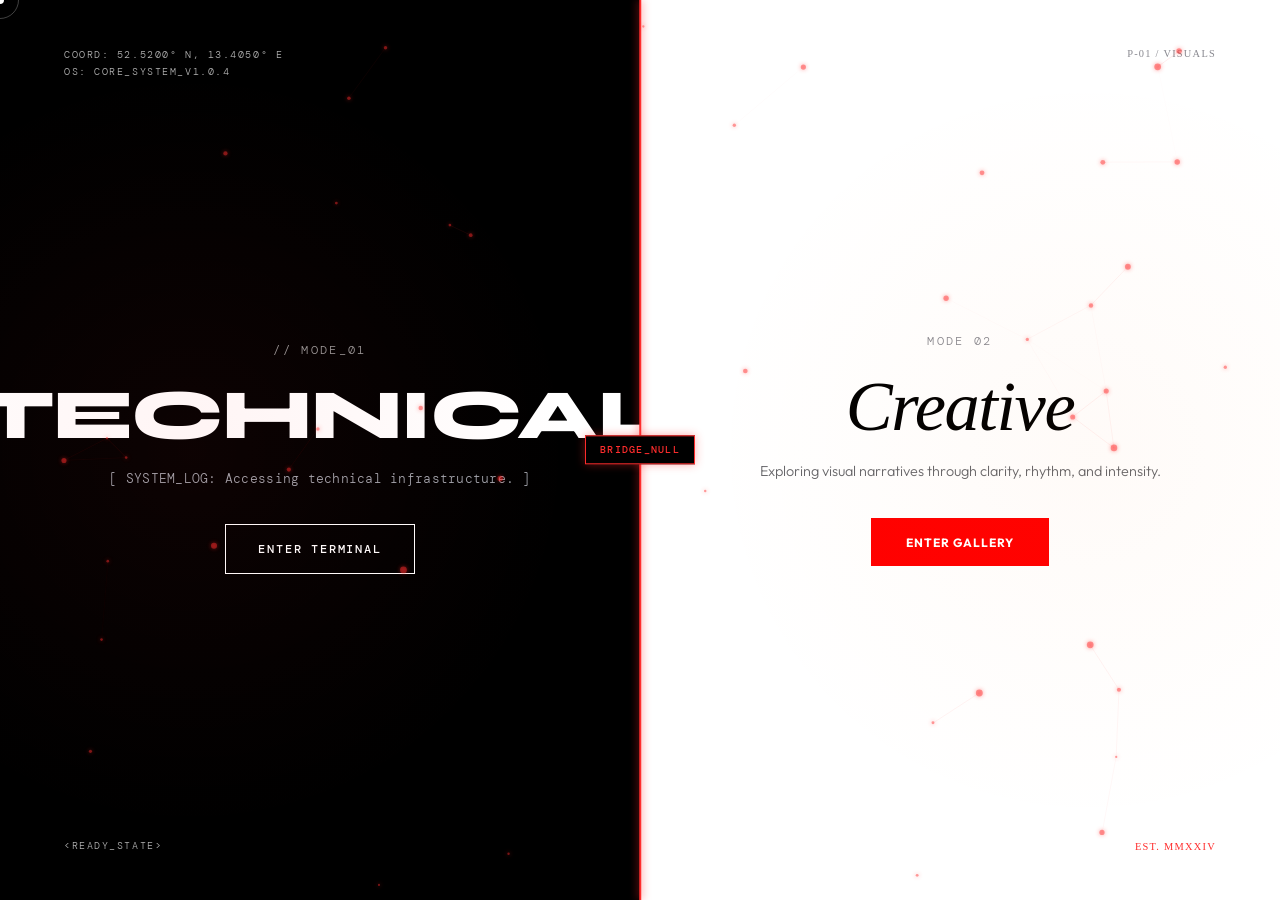
==== commit ee2f6b34: "did some changes with the nav bar" ====
--- a/index.html
+++ b/index.html
@@ -696,13 +696,11 @@
           <span class="font-headline-md text-primary font-bold tracking-tighter">AJ</span>
         </div>
         <div class="flex-1 flex flex-col items-center space-y-4 pt-8 w-full">
-          <a id="eng-nav-dashboard" class="eng-nav-item group w-full flex flex-col items-center py-3 text-primary border-r-2 border-primary bg-surface-container-highest transition-all duration-150" href="#">
+          <a id="eng-nav-dashboard" class="eng-nav-item group w-full flex flex-col items-center py-3 text-primary border-r-2 border-primary bg-surface-container-highest transition-all duration-150" href="#" title="Dashboard">
             <span class="material-symbols-outlined text-[20px]">dashboard</span>
-            <span class="font-label-mono-sm mt-1 scale-[0.7] opacity-0 group-hover:opacity-100 transition-opacity">DASHBOARD</span>
           </a>
-          <a id="eng-nav-projects" class="eng-nav-item group w-full flex flex-col items-center py-3 text-on-surface-variant opacity-60 hover:text-primary hover:bg-surface-variant transition-all duration-150" href="#">
+          <a id="eng-nav-projects" class="eng-nav-item group w-full flex flex-col items-center py-3 text-on-surface-variant opacity-60 hover:text-primary hover:bg-surface-variant transition-all duration-150" href="#" title="Projects / Contact">
             <span class="material-symbols-outlined text-[20px]">terminal</span>
-            <span class="font-label-mono-sm mt-1 scale-[0.7] opacity-0 group-hover:opacity-100 transition-opacity">PROJECTS / CONTACT</span>
           </a>
         </div>
         <div class="pb-8 w-full flex flex-col items-center space-y-4">
@@ -945,13 +943,11 @@
           <span class="font-headline-md text-primary font-bold tracking-tighter">AJ</span>
         </div>
         <div class="flex-1 flex flex-col items-center space-y-4 pt-8 w-full">
-          <a id="eng-nav-dashboard-p2" class="eng-nav-item-p2 group w-full flex flex-col items-center py-3 text-on-surface-variant opacity-60 hover:text-primary hover:bg-surface-variant transition-all duration-150" href="#">
+          <a id="eng-nav-dashboard-p2" class="eng-nav-item-p2 group w-full flex flex-col items-center py-3 text-on-surface-variant opacity-60 hover:text-primary hover:bg-surface-variant transition-all duration-150" href="#" title="Dashboard">
             <span class="material-symbols-outlined text-[20px]">dashboard</span>
-            <span class="font-label-mono-sm mt-1 scale-[0.7] opacity-0 group-hover:opacity-100 transition-opacity">DASHBOARD</span>
           </a>
-          <a id="eng-nav-projects-p2" class="eng-nav-item-p2 group w-full flex flex-col items-center py-3 text-on-surface-variant opacity-60 hover:text-primary hover:bg-surface-variant transition-all duration-150" href="#">
+          <a id="eng-nav-projects-p2" class="eng-nav-item-p2 group w-full flex flex-col items-center py-3 text-on-surface-variant opacity-60 hover:text-primary hover:bg-surface-variant transition-all duration-150" href="#" title="Projects / Contact">
             <span class="material-symbols-outlined text-[20px]">terminal</span>
-            <span class="font-label-mono-sm mt-1 scale-[0.7] opacity-0 group-hover:opacity-100 transition-opacity">PROJECTS / CONTACT</span>
           </a>
         </div>
         <div class="pb-8 w-full flex flex-col items-center space-y-4">
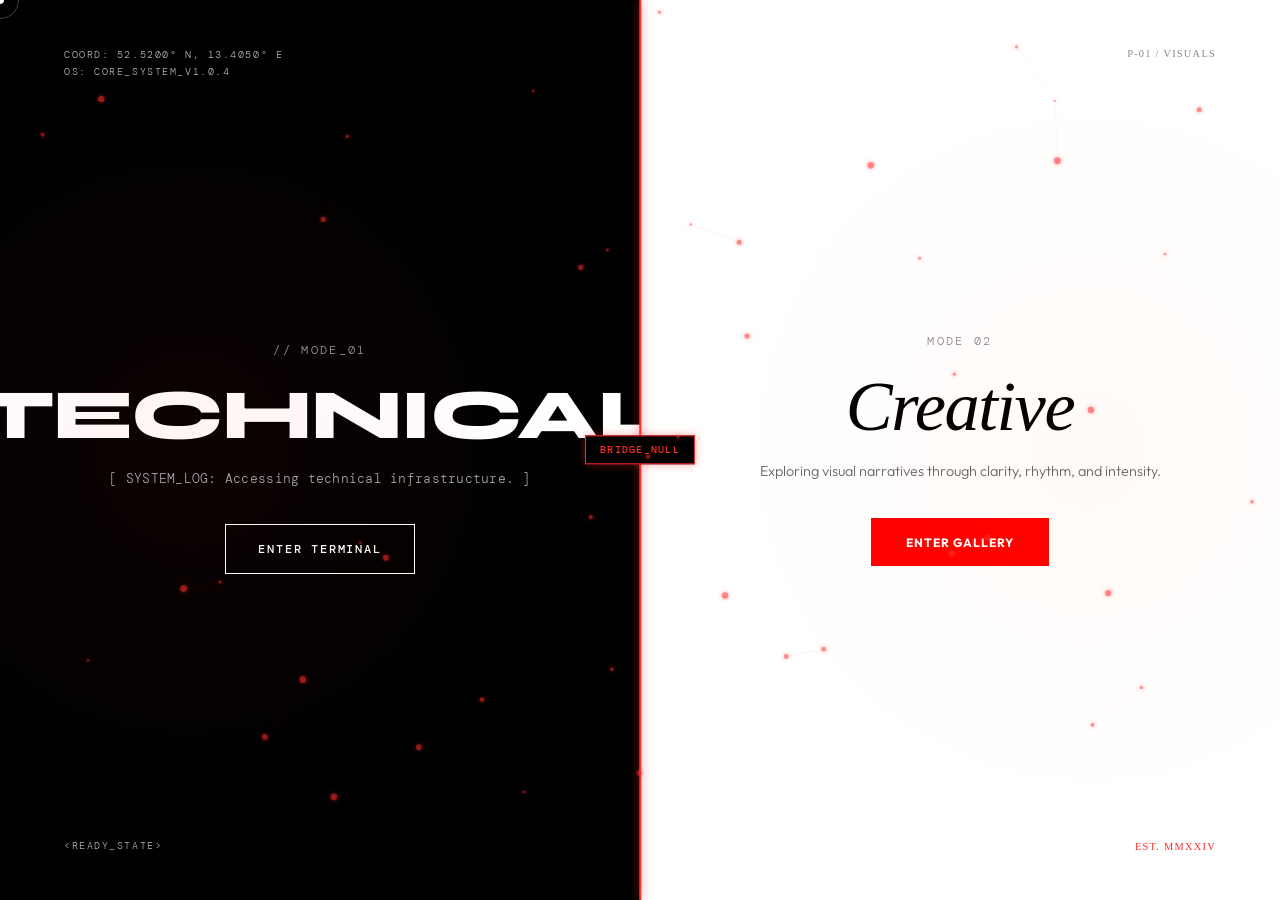
==== commit e86c4870: "Rename Architect profile to Engineer Replace 'Architect' wording with 'Engineer' across the UI and b" ====
--- a/index.html
+++ b/index.html
@@ -689,7 +689,7 @@
 
   <!-- ENGINEERING MODE CONTAINER -->
   <div id="eng-main-container" class="eng-only">
-    <!-- PAGE 1 — Architect Profile (PAGE1.html) -->
+    <!-- PAGE 1 — Engineer Profile (PAGE1.html) -->
     <div id="eng-page-dashboard" class="eng-page-shell">
       <nav id="eng-sidebar-page1" class="eng-rail-nav fixed left-0 top-0 h-full w-sidebar-width z-50 flex flex-col items-center py-0 border-r border-outline-variant bg-background">
         <div class="h-12 w-full flex items-center justify-center border-b border-outline-variant">
@@ -715,7 +715,7 @@
             <span class="font-label-mono text-[10px] tracking-widest uppercase">BACK_TO_GATEWAY</span>
           </button>
           <div class="h-4 w-[1px] bg-outline-variant"></div>
-          <span class="font-label-mono text-on-surface-variant opacity-60">ARCHITECT_PROFILE: AJ_01</span>
+          <span class="font-label-mono text-on-surface-variant opacity-60">ENGINEER_PROFILE: AJ_01</span>
         </div>
         <div class="flex items-center space-x-6 h-full">
           <div class="flex space-x-4">
@@ -727,10 +727,10 @@
         </div>
       </header>
       <main id="eng-dashboard-view" class="eng-page-main ml-16 mt-12 mb-8 h-[calc(100vh-80px)] flex flex-col md:flex-row border-l-thin">
-      <!-- LEFT SECTION: ARCHITECT PROFILE -->
+      <!-- LEFT SECTION: ENGINEER PROFILE -->
       <section class="flex-1 md:w-3/5 h-full overflow-y-auto custom-scrollbar border-r-thin flex flex-col">
         <div class="p-container-pad border-b-thin sticky top-0 bg-background z-20 flex justify-between items-center">
-          <h2 class="font-headline-lg text-headline-lg uppercase leading-none">ARCHITECT PROFILE</h2>
+          <h2 class="font-headline-lg text-headline-lg uppercase leading-none">ENGINEER PROFILE</h2>
           <div class="font-label-mono text-on-surface-variant">[ REF: OPERATOR_ID_01 ]</div>
         </div>
         
@@ -738,7 +738,7 @@
           <!-- Hero Segment -->
           <div class="p-container-pad relative overflow-hidden flex flex-col justify-end min-h-[320px]">
             <div class="absolute top-0 right-0 opacity-10 pointer-events-none">
-              <span class="font-display-xl block leading-[0.8] select-none text-primary">ARCHITECT</span>
+              <span class="font-display-xl block leading-[0.8] select-none text-primary">ENGINEER</span>
               <span class="font-display-xl block leading-[0.8] select-none text-primary translate-x-24">PROFILE</span>
             </div>
             <div class="z-10 w-full">
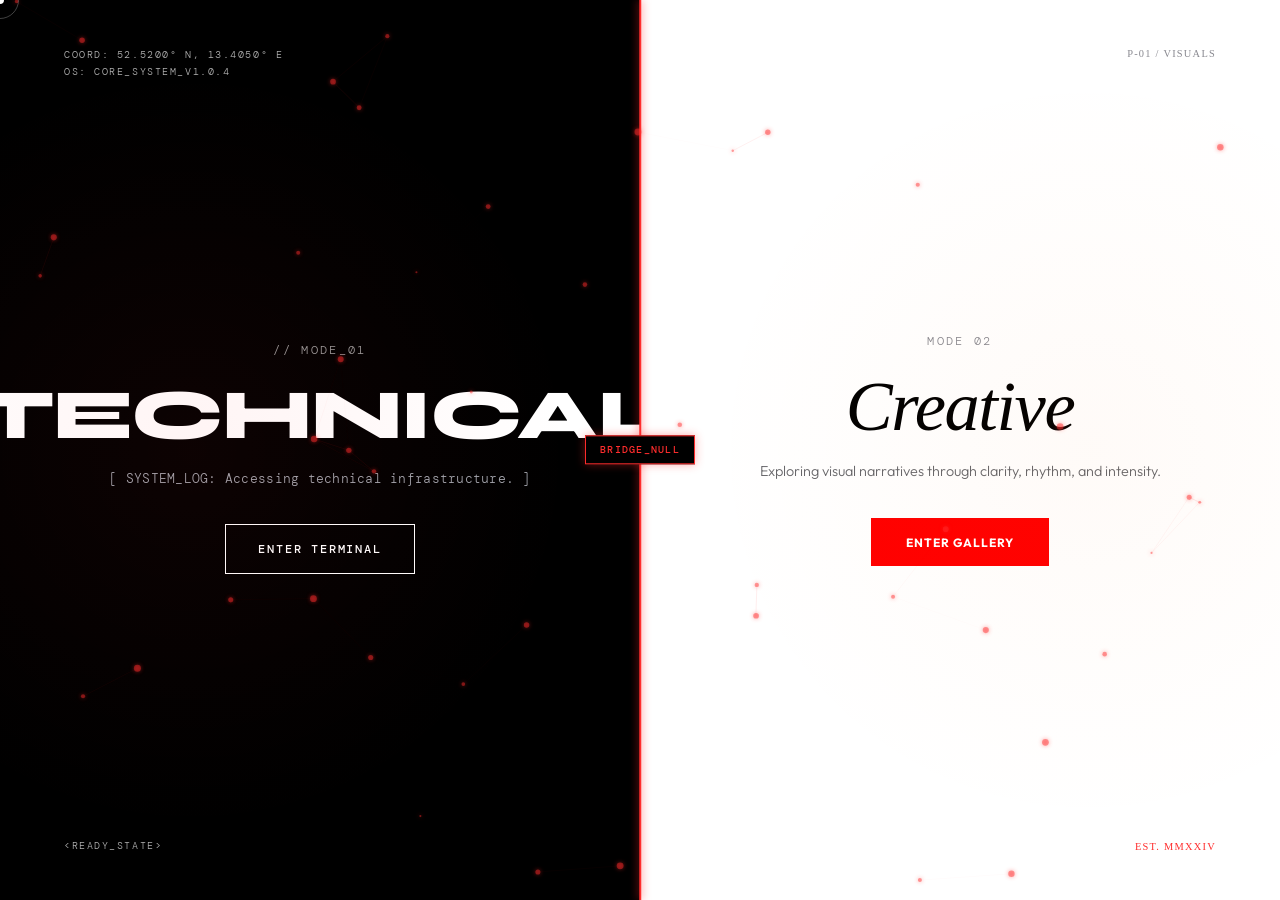
==== commit 91cf9540: "Use primary filled style for back buttons Change back button appearance from outlined to filled prim" ====
--- a/index.html
+++ b/index.html
@@ -710,7 +710,7 @@
       </nav>
       <header class="eng-page-header fixed top-0 right-0 w-[calc(100%-64px)] h-12 z-40 bg-background/80 backdrop-blur-xl flex justify-between items-center px-6 border-b border-outline-variant">
         <div class="flex items-center space-x-4">
-          <button id="eng-back-gateway" type="button" class="flex items-center gap-2 px-3 py-1 border border-primary bg-background hover:bg-primary hover:text-on-primary transition-all duration-200 group">
+          <button id="eng-back-gateway" type="button" class="flex items-center gap-2 px-3 py-1 border border-primary bg-primary text-on-primary hover:bg-background hover:text-primary transition-all duration-200 group">
             <span class="material-symbols-outlined text-sm">arrow_back</span>
             <span class="font-label-mono text-[10px] tracking-widest uppercase">BACK_TO_GATEWAY</span>
           </button>
@@ -957,7 +957,7 @@
       </nav>
       <header class="eng-page-header fixed top-0 right-0 w-[calc(100%-64px)] h-12 z-40 bg-background/80 backdrop-blur-xl flex justify-between items-center px-6 border-b border-outline-variant">
         <div class="flex items-center space-x-4">
-          <button id="eng-back-gateway-p2" type="button" class="flex items-center gap-2 px-3 py-1 border border-primary bg-background hover:bg-primary hover:text-on-primary transition-all duration-200 group">
+          <button id="eng-back-gateway-p2" type="button" class="flex items-center gap-2 px-3 py-1 border border-primary bg-primary text-on-primary hover:bg-background hover:text-primary transition-all duration-200 group">
             <span class="material-symbols-outlined text-sm">arrow_back</span>
             <span class="font-label-mono text-[10px] tracking-widest uppercase">BACK_TO_GATEWAY</span>
           </button>
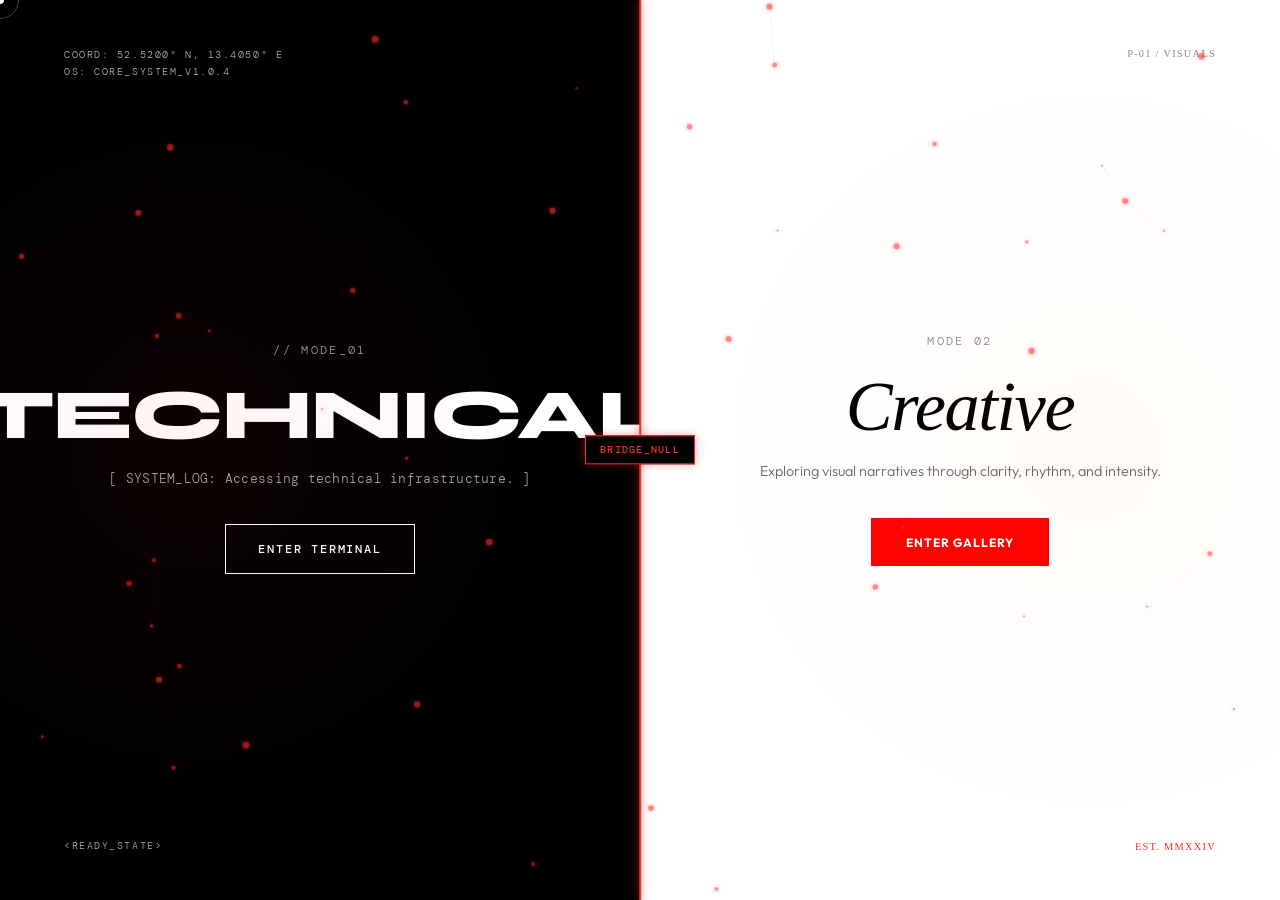
==== commit 0996f289: "Update resume download button label and styling Make the resume download button use white text for p" ====
--- a/index.html
+++ b/index.html
@@ -895,9 +895,9 @@
 
           <!-- Resume Uplink Download button -->
           <div class="border-t-thin pt-6 mt-auto">
-            <a href="resume.pdf" target="_blank" class="relative flex items-center justify-center gap-4 px-8 py-5 border-all-thin hover:bg-white hover:text-black transition-colors duration-200 group cursor-none">
+            <a href="resume.pdf" target="_blank" class="relative flex items-center justify-center gap-4 px-8 py-5 border-all-thin text-white hover:bg-white hover:text-black transition-colors duration-200 group cursor-none">
               <span class="material-symbols-outlined font-bold">terminal</span>
-              <span class="font-label-mono text-md tracking-wider">DOWNLOAD_SPECIFICATIONS_PDF</span>
+              <span class="font-label-mono text-md tracking-wider">DOWNLOAD_RESUME</span>
               <div class="absolute -top-1 -right-1 w-3 h-3 bg-white group-hover:animate-pulse"></div>
             </a>
           </div>
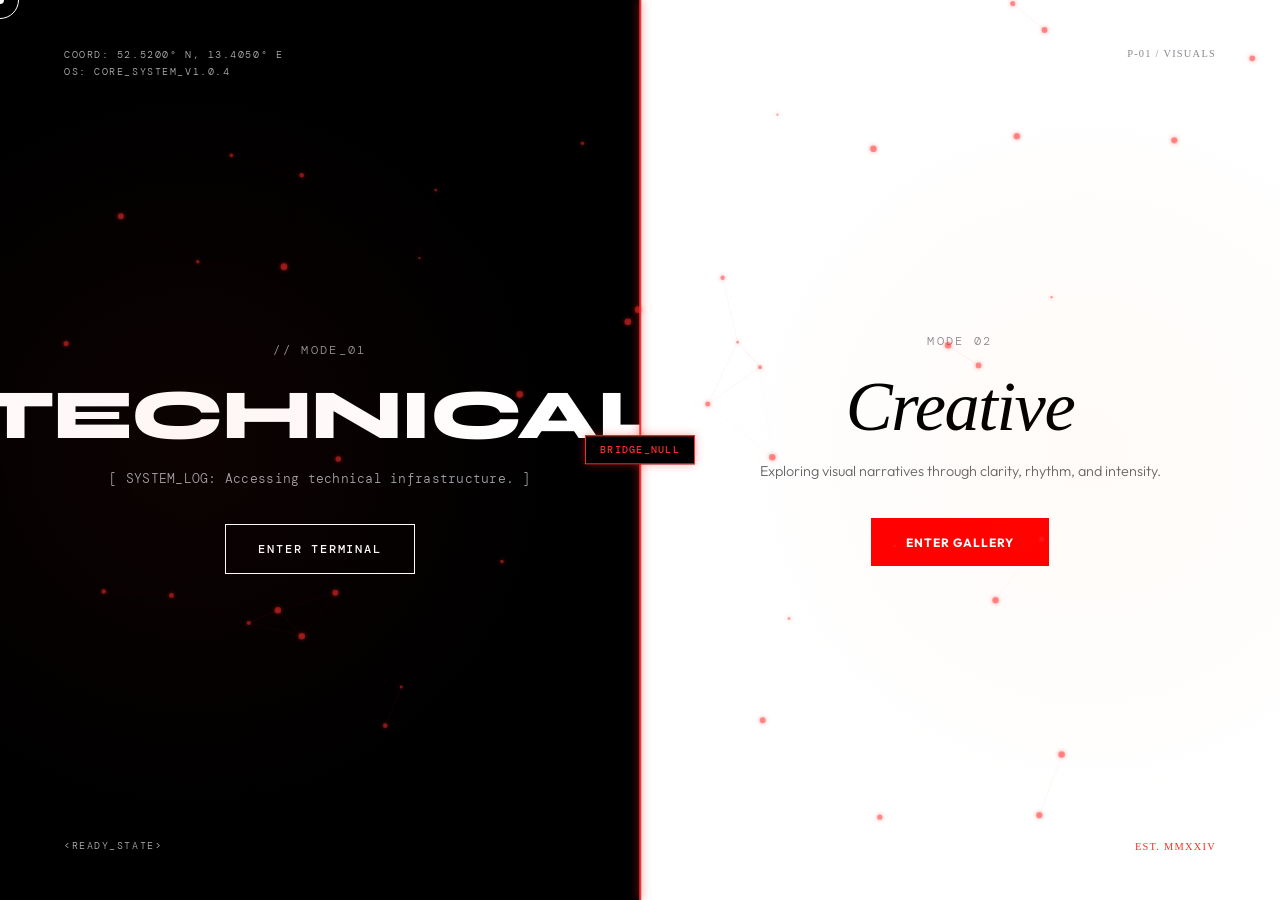
==== commit d2c24754: "Apply cursor blend & dark backgrounds for engineering Add cursor mix-blend and ring styles for body." ====
--- a/index.html
+++ b/index.html
@@ -62,7 +62,7 @@
             "on-primary-fixed": "#1a1c1c",
             "outline": "#8e9192",
             "on-tertiary": "#2f3131",
-            "surface-dim": "#121414",
+            "surface-dim": "#000000",
             "secondary-container": "#474747",
             "outline-variant": "#444748",
             "surface-container-highest": "#333535",
--- a/index.css
+++ b/index.css
@@ -83,6 +83,12 @@
   cursor: none; /* Hide default cursor */
 }
 
+a {
+  color: var(--text);
+  text-decoration: none;
+}
+
+
 /* Scrollbar customization */
 ::-webkit-scrollbar {
   width: 8px;
@@ -112,9 +118,16 @@
   transition: transform var(--transition-fast), background var(--transition-medium);
 }
 
-body.mode-creative .cursor {
+body.mode-creative .cursor,
+body.mode-engineering .cursor {
   mix-blend-mode: difference;
   background: #ffffff !important;
+}
+
+body.mode-creative .cursor-ring,
+body.mode-engineering .cursor-ring {
+  mix-blend-mode: difference;
+  border-color: #ffffff !important;
 }
 
 .cursor-ring {
@@ -3851,12 +3864,6 @@
 
 body.mode-engineering:not(.gateway-active) {
   overflow: hidden;
-  cursor: auto;
-}
-
-body.mode-engineering:not(.gateway-active) .cursor,
-body.mode-engineering:not(.gateway-active) .cursor-ring {
-  display: none !important;
 }
 
 body.mode-engineering:not(.gateway-active) #canvas-bg,
@@ -3942,7 +3949,7 @@
 }
 
 .eng-page-archive {
-  background-color: #121414 !important;
+  background-color: #000000 !important;
   color: #e2e2e2;
   min-height: 100vh;
 }
@@ -3952,7 +3959,7 @@
 }
 
 .eng-page-archive .bg-background {
-  background-color: #121414 !important;
+  background-color: #000000 !important;
 }
 
 .eng-page-archive .bg-surface-container-lowest {
@@ -3990,7 +3997,7 @@
 }
 
 .eng-page-archive ::-webkit-scrollbar-track {
-  background: #121414;
+  background: #000000;
 }
 
 .eng-page-archive ::-webkit-scrollbar-thumb {
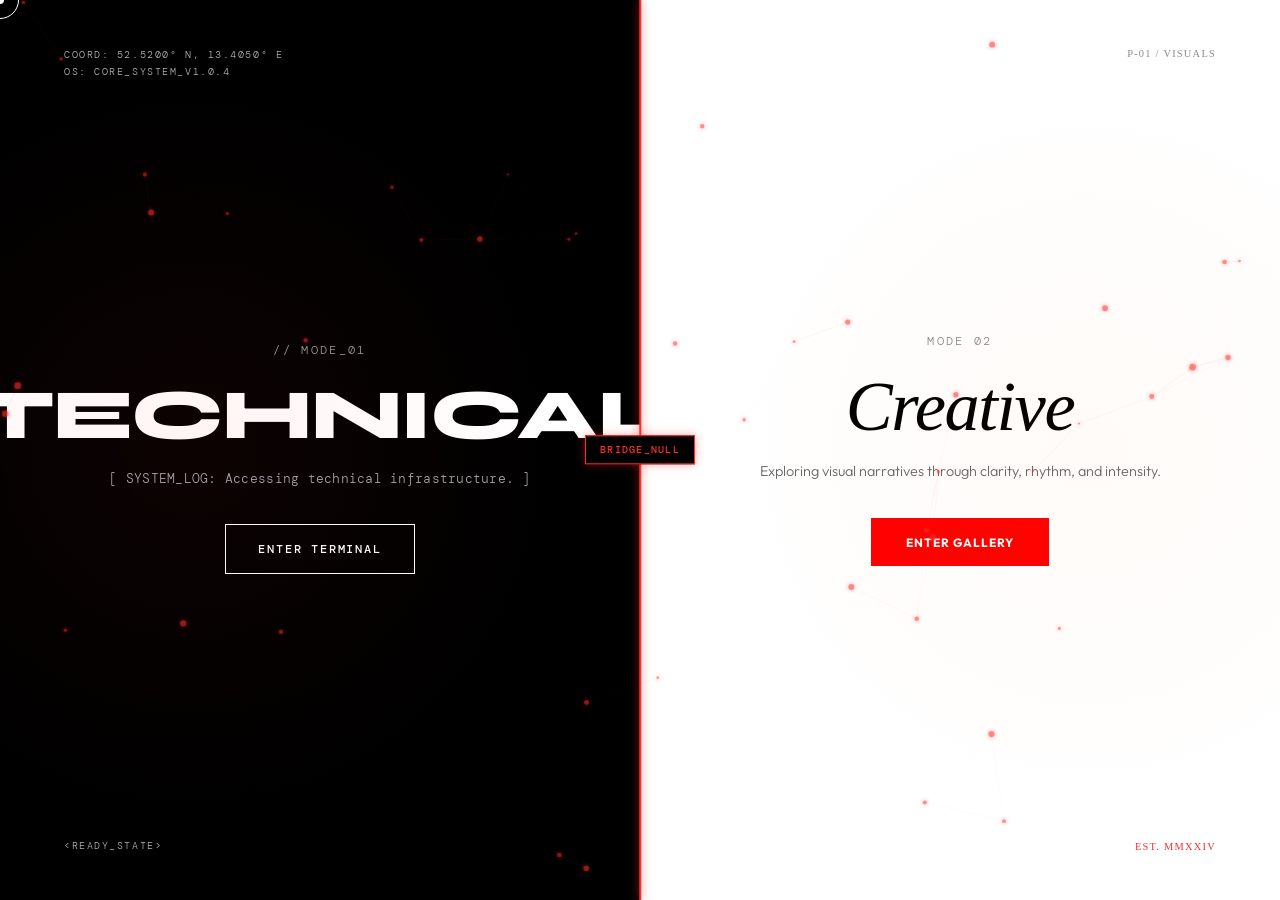
==== commit 0ff4773c: "Update ACCESS_SYSTEM link to Vercel URL In index.html, change the href of the ACCESS_SYSTEM anchor f" ====
--- a/index.html
+++ b/index.html
@@ -1002,7 +1002,7 @@
               <span class="font-label-mono px-2 py-1 border-all-thin group-hover:border-black uppercase">[ XGBOOST ]</span>
               <span class="font-label-mono px-2 py-1 border-all-thin group-hover:border-black uppercase">[ LSTM ]</span>
             </div>
-            <a class="inline-flex items-center gap-2 border-all-thin px-6 py-3 font-label-mono font-bold uppercase transition-transform active:scale-95 group-hover:border-black group-hover:bg-black group-hover:text-white cursor-none" href="https://github.com/AgrimJain-quantum/my-first-project" target="_blank">
+            <a class="inline-flex items-center gap-2 border-all-thin px-6 py-3 font-label-mono font-bold uppercase transition-transform active:scale-95 group-hover:border-black group-hover:bg-black group-hover:text-white cursor-none" href="https://myfirstproject-tawny.vercel.app/" target="_blank">
               ACCESS_SYSTEM
               <span class="material-symbols-outlined text-sm">north_east</span>
             </a>
